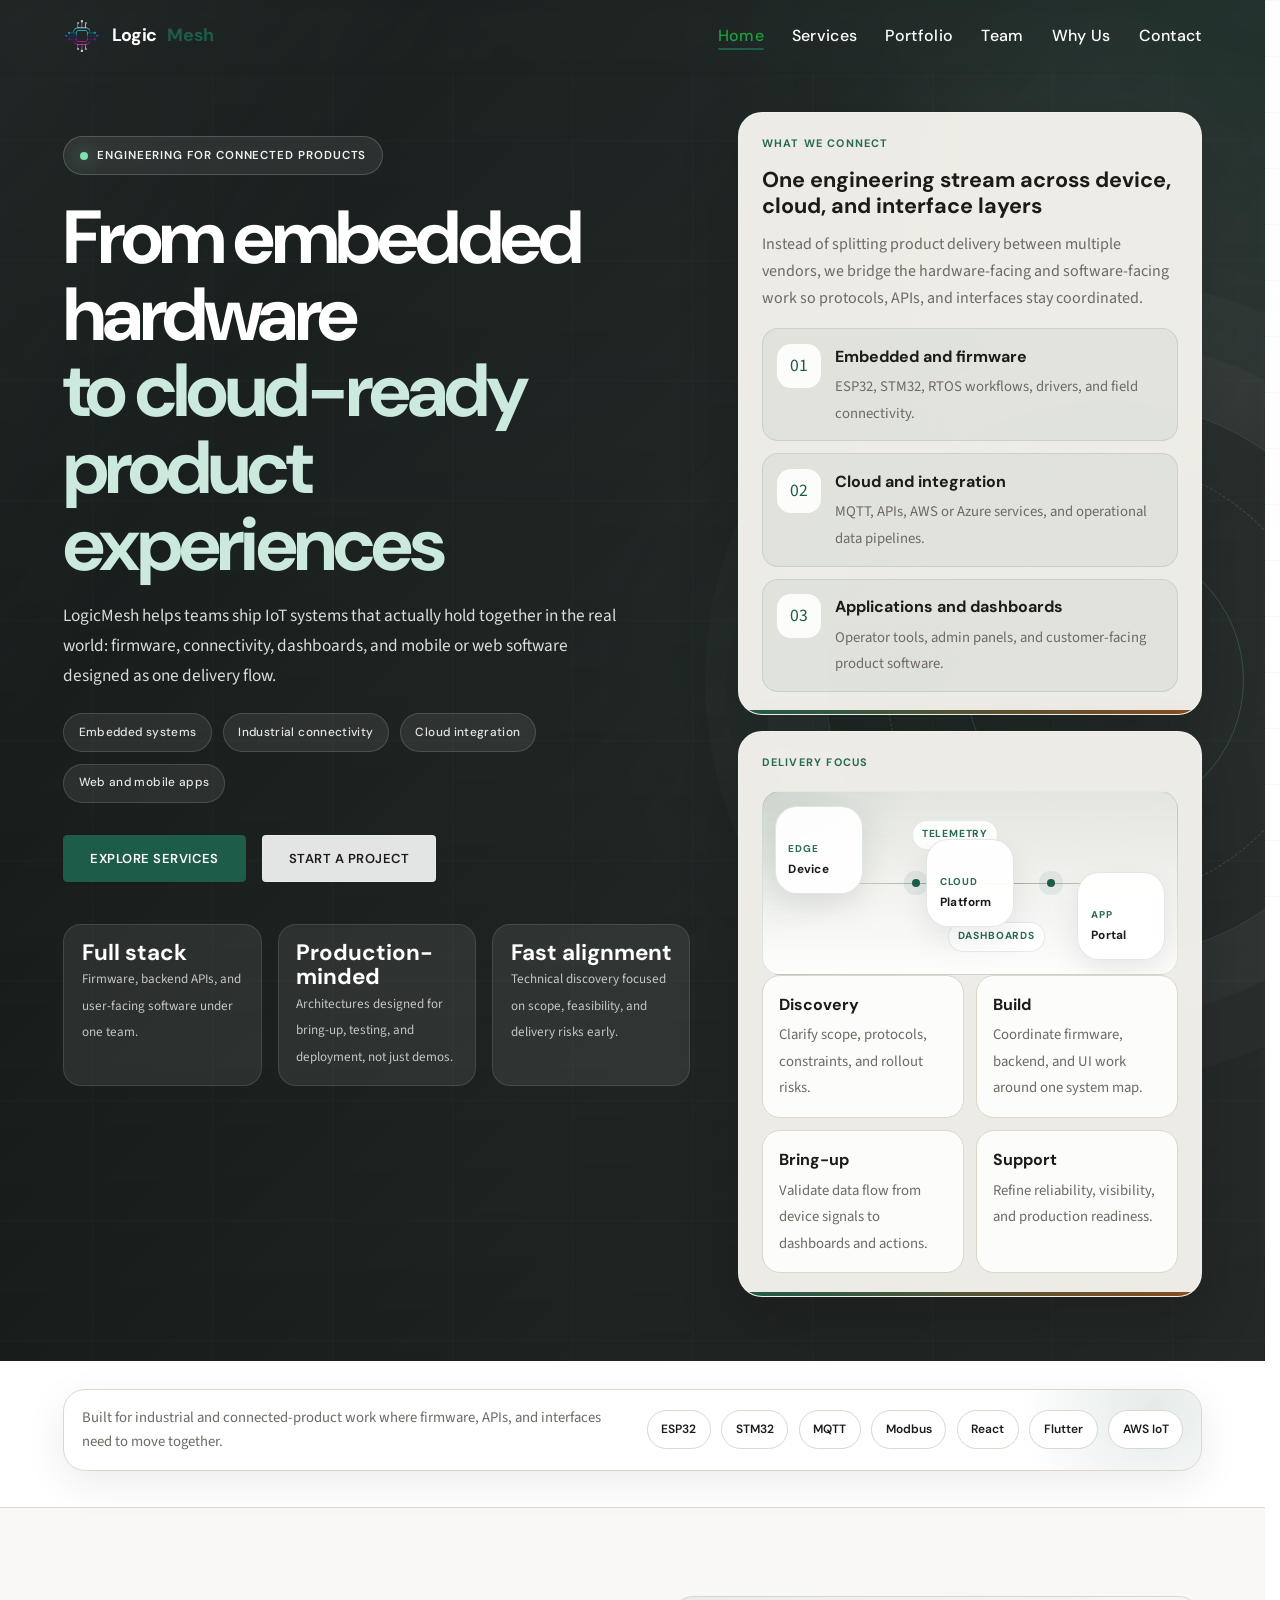
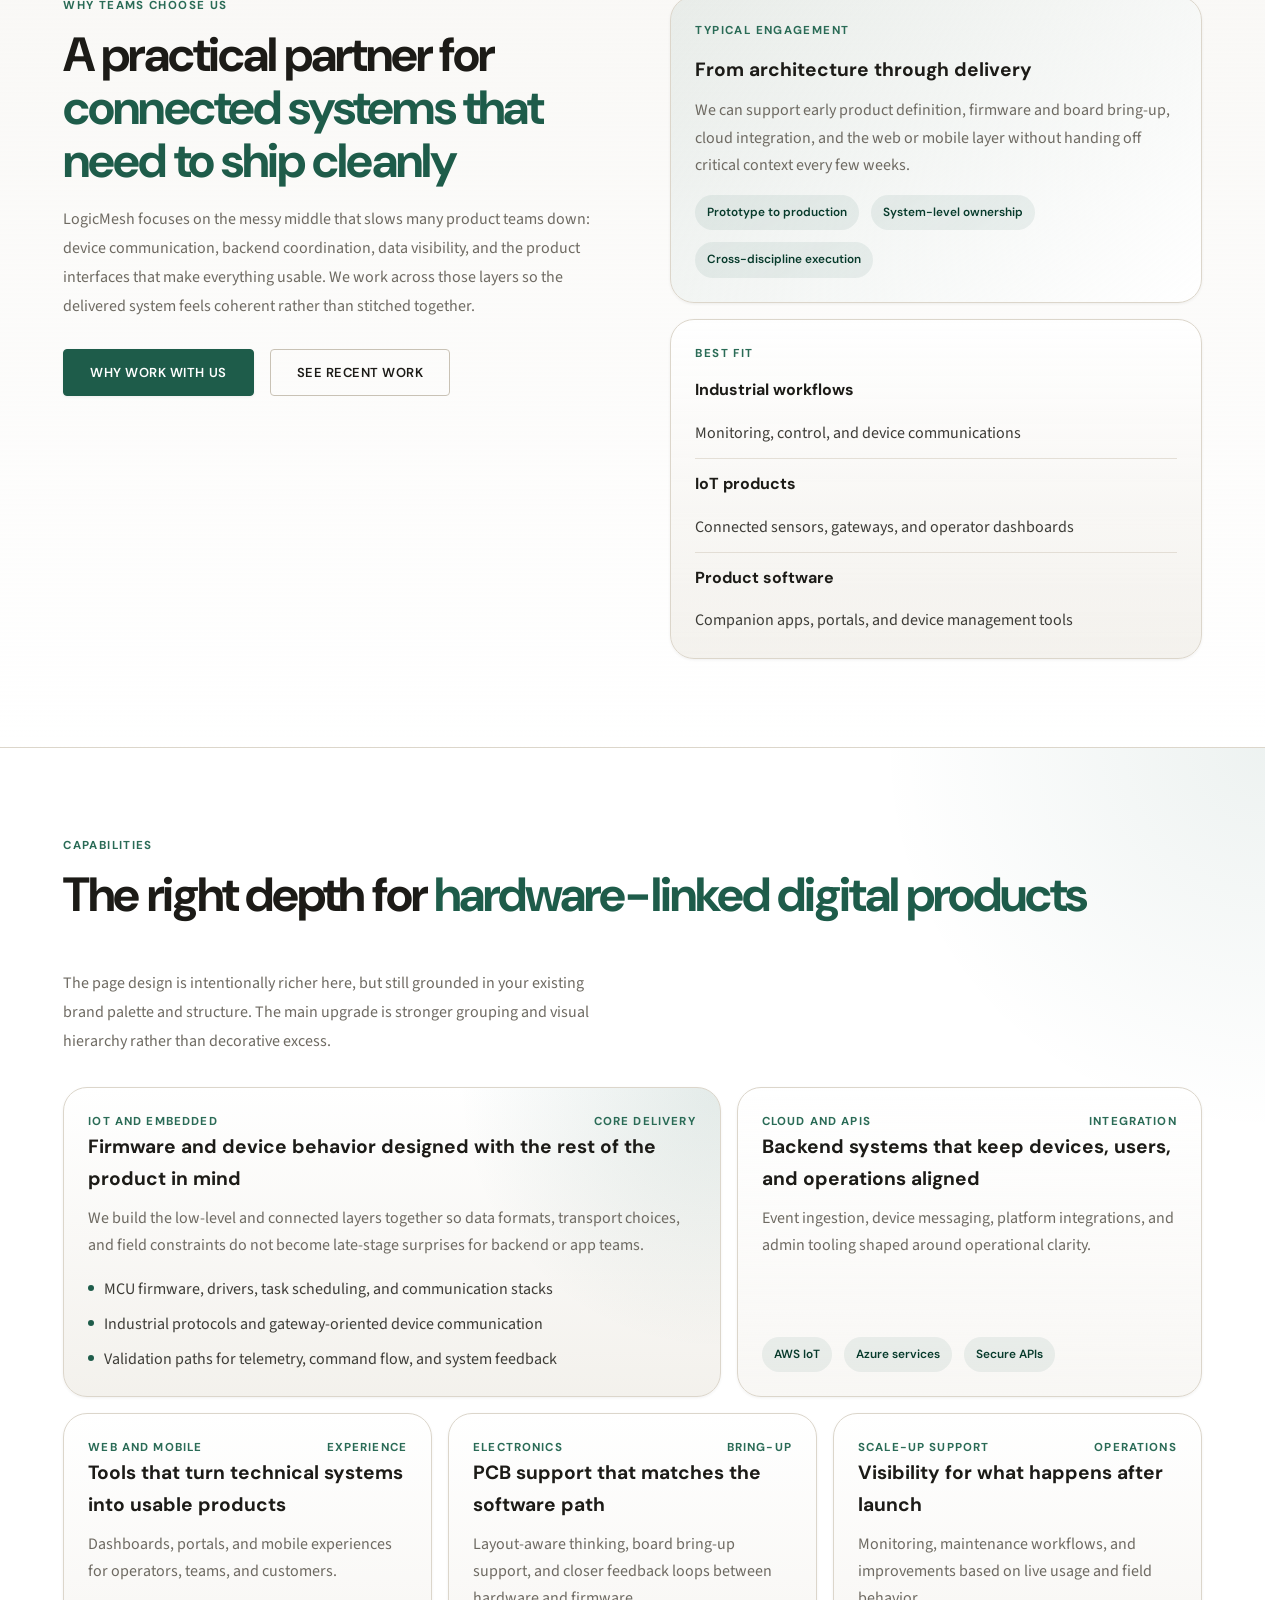
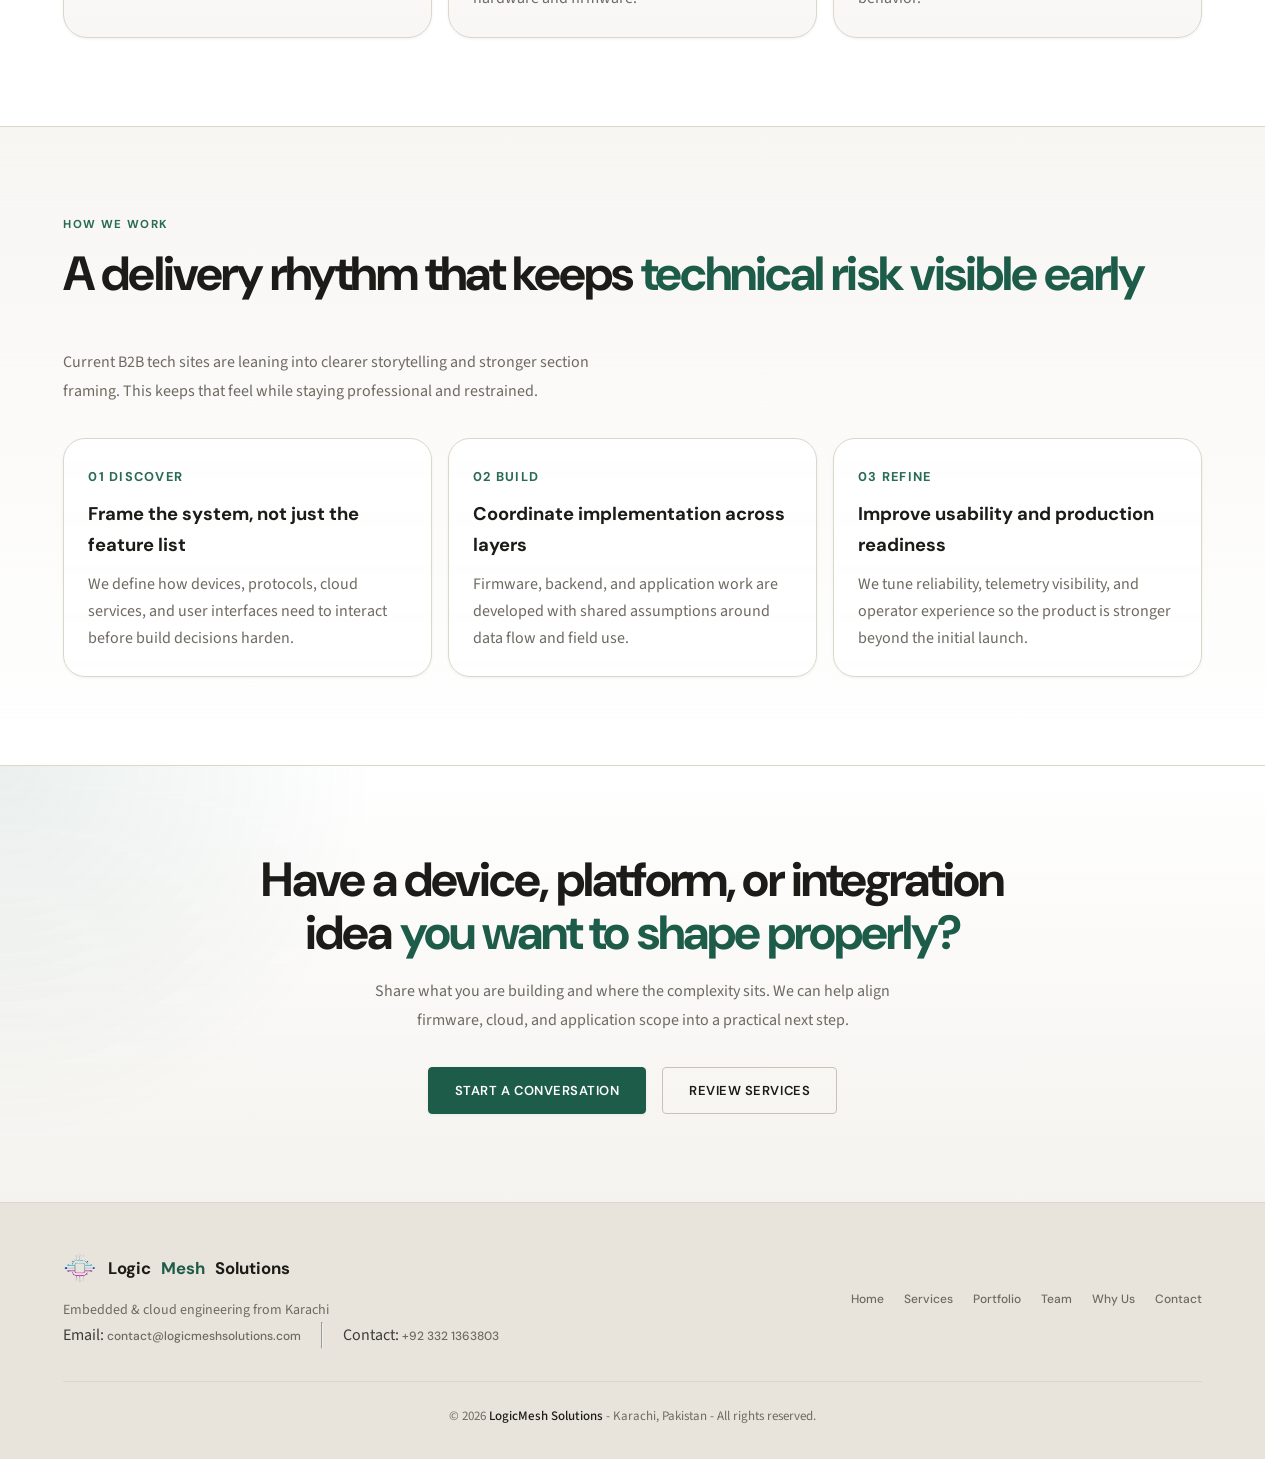
==== index.html @ af054537 "phone number updated" ====
<!DOCTYPE html>
<html lang="en">

<head>
  <meta charset="UTF-8" />
  <meta name="viewport" content="width=device-width, initial-scale=1.0" />
  <title>LogicMesh Solutions Home: IoT, AI, Embedded, ML, Web, App, Hardware and Firmware</title>
  <link rel="icon" type="image/png" sizes="32x32" href="images/LogicMesh_Logo_icon.png">
  <link rel="icon" type="image/png" sizes="192x192" href="images/LogicMesh_Logo_icon.png">
  <link rel="apple-touch-icon" sizes="180x180" href="images/LogicMesh_Logo_icon.png">
  <meta property="og:image" content="images/LogicMesh_Logo_icon.png">
  <meta name="twitter:image" content="images/LogicMesh_Logo_icon.png">
  <style>
    html { scrollbar-gutter: stable; }
    body { margin: 0; background: #fff; }
    body.splash-active { overflow: hidden; }
    body.splash-active > :not(.splash-loader) { visibility: hidden; }
    body.splash-active.splash-revealing > :not(.splash-loader) { visibility: visible; animation: page-reveal 0.42s ease-out both; }
    .splash-loader { position: fixed; inset: 0; z-index: 9999; display: grid; place-items: center; padding: 24px; background: #fff; visibility: visible; opacity: 1; transition: opacity 0.42s ease-in-out, transform 0.42s ease-in-out, visibility 0.42s ease-in-out; }
    .splash-loader.hide, .splash-loader.is-hiding { opacity: 0; transform: scale(0.98); visibility: hidden; pointer-events: none; }
    .splash-loader__inner { display: grid; justify-items: center; gap: 18px; text-align: center; }
    .splash-loader__mark { position: relative; width: clamp(110px, 18vw, 150px); height: clamp(110px, 18vw, 150px); display: grid; place-items: center; }
    .splash-loader__mark::before { content: ""; position: absolute; inset: 0; border-radius: 50%; border: 3px solid rgba(30, 92, 74, 0.18); border-top-color: #1e5c4a; border-right-color: rgba(139, 77, 31, 0.72); animation: splash-critical-spin 1.65s ease-in-out infinite; }
    .splash-loader__logo { width: clamp(76px, 14vw, 116px); height: clamp(76px, 14vw, 116px); object-fit: contain; }
    @keyframes splash-critical-spin { to { transform: rotate(360deg); } }
    @keyframes page-reveal { from { opacity: 0.94; } to { opacity: 1; } }
    @media (prefers-reduced-motion: reduce) { .splash-loader, .splash-loader.is-hiding { transition: opacity 0.2s ease; transform: none; } .splash-loader__mark::before { animation: none; } }
  </style>
  <link rel="stylesheet" href="css/style.css" />
  <style>
    #hero {
      position: relative;
      min-height: 100vh;
      display: flex;
      align-items: center;
      padding: 112px 5% 64px;
      overflow: hidden;
      isolation: isolate;
      background:
        radial-gradient(circle at top right, rgba(30, 92, 74, 0.22), transparent 32%),
        linear-gradient(135deg, rgba(8, 18, 16, 0.92), rgba(20, 34, 30, 0.74));
    }

    #hero::before {
      content: "";
      position: absolute;
      inset: 0;
      background:
        linear-gradient(120deg, rgba(255, 255, 255, 0.08), transparent 22%),
        radial-gradient(circle at 85% 20%, rgba(255, 255, 255, 0.12), transparent 18%);
      z-index: 1;
      pointer-events: none;
    }

    .hero-glow {
      position: absolute;
      inset: 0;
      background:
        linear-gradient(180deg, rgba(0, 0, 0, 0.28), rgba(0, 0, 0, 0.56)),
        radial-gradient(circle at 72% 50%, rgba(30, 92, 74, 0.24), transparent 28%);
      z-index: 1;
      pointer-events: none;
    }

    .hero-gridlines,
    .hero-orbit,
    .hero-orbit::before,
    .hero-orbit::after {
      position: absolute;
      pointer-events: none;
      z-index: 1;
    }

    .hero-gridlines {
      inset: 0;
      background-image:
        linear-gradient(rgba(255, 255, 255, 0.05) 1px, transparent 1px),
        linear-gradient(90deg, rgba(255, 255, 255, 0.05) 1px, transparent 1px);
      background-size: 120px 120px;
      background-position: center;
      opacity: 0.35;
    }

    .hero-orbit {
      width: 560px;
      height: 560px;
      right: -120px;
      top: 50%;
      transform: translateY(-50%);
      border-radius: 50%;
      border: 1px solid rgba(255, 255, 255, 0.12);
      box-shadow: 0 0 0 60px rgba(255, 255, 255, 0.03), 0 0 0 120px rgba(255, 255, 255, 0.02);
      opacity: 0.9;
    }

    .hero-orbit::before,
    .hero-orbit::after {
      content: "";
      border-radius: 50%;
      inset: 60px;
      border: 1px dashed rgba(255, 255, 255, 0.18);
      animation: spin 30s linear infinite;
    }

    .hero-orbit::after {
      inset: 140px;
      border-style: solid;
      border-color: rgba(127, 224, 176, 0.22);
      animation-direction: reverse;
      animation-duration: 20s;
    }

    .hero-shell {
      position: relative;
      z-index: 2;
      width: min(1180px, 100%);
      margin: 0 auto;
      display: grid;
      grid-template-columns: minmax(0, 1.15fr) minmax(300px, 0.85fr);
      gap: 3rem;
      align-items: start;
    }

    .hero-content {
      max-width: 640px;
      text-align: left;
      padding-top: 1.5rem;
    }

    .hero-badge {
      display: inline-flex;
      align-items: center;
      gap: 0.55rem;
      font-family: 'DM Sans', sans-serif;
      font-size: 0.72rem;
      font-weight: 600;
      letter-spacing: 0.08em;
      color: #ebf5f1;
      border: 1px solid rgba(255, 255, 255, 0.18);
      padding: 9px 16px;
      margin-bottom: 1.5rem;
      text-transform: uppercase;
      background: rgba(255, 255, 255, 0.08);
      border-radius: 999px;
      backdrop-filter: blur(10px);
      animation: fadeInDown 0.75s ease forwards;
    }

    .hero-badge::before {
      content: "";
      width: 8px;
      height: 8px;
      border-radius: 50%;
      background: #7fe0b0;
      box-shadow: 0 0 18px rgba(127, 224, 176, 0.7);
    }

    .hero-title {
      font-family: 'DM Sans', sans-serif;
      font-weight: 700;
      font-size: clamp(2.6rem, 6vw, 4.7rem);
      line-height: 1.02;
      margin-bottom: 1.15rem;
      letter-spacing: -0.05em;
      color: #ffffff;
      animation: fadeInUp 0.85s ease 0.1s both;
    }

    .hero-title span {
      display: block;
    }

    .hero-title .accent {
      color: #cce9de;
    }

    .hero-sub {
      font-size: 1.08rem;
      color: rgba(255, 255, 255, 0.84);
      max-width: 560px;
      margin: 0 0 1.35rem;
      line-height: 1.75;
      animation: fadeInUp 0.85s ease 0.2s both;
    }

    .hero-meta {
      display: flex;
      flex-wrap: wrap;
      gap: 0.7rem;
      margin-bottom: 2rem;
      animation: fadeInUp 0.85s ease 0.28s both;
    }

    .hero-chip {
      padding: 0.55rem 0.9rem;
      border-radius: 999px;
      border: 1px solid rgba(255, 255, 255, 0.14);
      background: rgba(255, 255, 255, 0.08);
      color: rgba(255, 255, 255, 0.88);
      font-family: 'DM Sans', sans-serif;
      font-size: 0.74rem;
      font-weight: 500;
      letter-spacing: 0.03em;
      backdrop-filter: blur(8px);
    }

    .hero-ctas {
      display: flex;
      gap: 1rem;
      justify-content: flex-start;
      flex-wrap: wrap;
      animation: fadeInUp 0.85s ease 0.35s both;
    }

    .hero-stats {
      display: grid;
      grid-template-columns: repeat(3, minmax(0, 1fr));
      gap: 1rem;
      margin-top: 2.6rem;
      animation: fadeInUp 0.85s ease 0.42s both;
    }

    .stat {
      padding: 1rem 1.1rem;
      border-radius: 18px;
      background: rgba(255, 255, 255, 0.08);
      border: 1px solid rgba(255, 255, 255, 0.11);
      backdrop-filter: blur(10px);
    }

    .stat-num {
      font-family: 'DM Sans', sans-serif;
      font-size: 1.4rem;
      font-weight: 700;
      color: #ffffff;
      display: block;
      line-height: 1.1;
    }

    .stat-label {
      font-size: 0.82rem;
      color: rgba(255, 255, 255, 0.72);
      margin-top: 0.45rem;
      line-height: 1.45;
    }

    .hero-panel {
      display: grid;
      gap: 1rem;
      animation: fadeInUp 0.9s ease 0.3s both;
      align-content: start;
    }

    .hero-card {
      position: relative;
      isolation: isolate;
      overflow: hidden;
      padding: 1.4rem;
      border-radius: 24px;
      background: rgba(250, 248, 242, 0.94);
      border: 1px solid rgba(255, 255, 255, 0.28);
      box-shadow: 0 24px 60px rgba(0, 0, 0, 0.18);
      transition: transform 0.35s ease, box-shadow 0.35s ease, border-color 0.35s ease;
    }

    .hero-card::before {
      content: "";
      position: absolute;
      inset: auto auto 0 0;
      width: 100%;
      height: 4px;
      background: linear-gradient(90deg, var(--accent), var(--secondary));
    }

    .hero-card:hover {
      transform: translateY(-6px);
      box-shadow: 0 28px 72px rgba(0, 0, 0, 0.22);
      border-color: rgba(255, 255, 255, 0.42);
    }

    .hero-panel-label {
      font-family: 'DM Sans', sans-serif;
      font-size: 0.68rem;
      font-weight: 700;
      letter-spacing: 0.11em;
      color: var(--accent-muted);
      text-transform: uppercase;
      margin-bottom: 0.9rem;
      display: block;
    }

    .hero-card h3 {
      font-family: 'DM Sans', sans-serif;
      font-size: 1.35rem;
      line-height: 1.2;
      color: var(--heading);
      margin-bottom: 0.7rem;
    }

    .hero-card p {
      color: var(--text-dim);
      line-height: 1.7;
      margin-bottom: 1rem;
    }

    .proof-list {
      display: grid;
      gap: 0.75rem;
    }

    .proof-item {
      display: grid;
      grid-template-columns: 44px minmax(0, 1fr);
      gap: 0.85rem;
      align-items: start;
      padding: 0.9rem;
      border-radius: 16px;
      background: rgba(30, 92, 74, 0.06);
      border: 1px solid rgba(30, 92, 74, 0.12);
      transition: transform 0.25s ease, background 0.25s ease, border-color 0.25s ease;
    }

    .proof-item:hover {
      transform: translateX(4px);
      background: rgba(30, 92, 74, 0.09);
      border-color: rgba(30, 92, 74, 0.24);
    }

    .proof-icon {
      width: 44px;
      height: 44px;
      border-radius: 14px;
      display: grid;
      place-items: center;
      font-size: 1.1rem;
      color: var(--accent);
      background: rgba(255, 255, 255, 0.9);
    }

    .proof-item strong,
    .mini-card strong {
      display: block;
      color: var(--heading);
      font-family: 'DM Sans', sans-serif;
      margin-bottom: 0.2rem;
    }

    .proof-item span,
    .mini-card span {
      color: var(--text-dim);
      font-size: 0.92rem;
      line-height: 1.55;
    }

    .hero-mini-grid {
      display: grid;
      grid-template-columns: repeat(2, minmax(0, 1fr));
      gap: 0.8rem;
    }

    .mini-card {
      padding: 1rem;
      border-radius: 18px;
      background: rgba(255, 255, 255, 0.88);
      border: 1px solid var(--border);
      transition: transform 0.25s ease, box-shadow 0.25s ease, border-color 0.25s ease;
    }

    .mini-card:hover {
      transform: translateY(-4px);
      box-shadow: var(--shadow-md);
      border-color: var(--border-bright);
    }

    .trust-strip {
      position: relative;
      z-index: 1;
      padding: 28px 5% 36px;
      margin-top: 0;
    }

    .trust-inner {
      width: min(1180px, 100%);
      margin: 0 auto;
      padding: 1rem 1.1rem;
      border: 1px solid var(--border);
      border-radius: 22px;
      background: rgba(255, 255, 255, 0.88);
      box-shadow: var(--shadow-md);
      display: flex;
      align-items: center;
      justify-content: space-between;
      gap: 1rem;
      flex-wrap: wrap;
      position: relative;
      isolation: isolate;
      overflow: hidden;
    }

    .trust-inner::before {
      content: "";
      position: absolute;
      inset: auto -10% -60% auto;
      width: 320px;
      height: 220px;
      background: radial-gradient(circle, rgba(30, 92, 74, 0.12), transparent 70%);
      pointer-events: none;
      z-index: 0;
    }

    .hero-shell > * {
      min-width: 0;
    }

    .trust-inner > * {
      position: relative;
      z-index: 1;
    }

    .trust-copy {
      color: var(--text-dim);
      font-size: 0.92rem;
      max-width: 520px;
    }

    .trust-tags {
      display: flex;
      flex-wrap: wrap;
      gap: 0.65rem;
      justify-content: flex-end;
      margin-left: auto;
    }

    .trust-tag {
      padding: 0.55rem 0.85rem;
      border-radius: 999px;
      border: 1px solid var(--border);
      background: var(--surface);
      color: var(--heading);
      font-family: 'DM Sans', sans-serif;
      font-size: 0.75rem;
      font-weight: 600;
    }

    .intro-strip,
    .capability-section,
    .process-strip,
    .cta-band {
      position: relative;
      z-index: 1;
      padding: 88px 5%;
    }

    .intro-strip {
      background:
        linear-gradient(180deg, rgba(232, 228, 219, 0.28) 0%, rgba(255, 255, 255, 0.95) 100%);
      border-top: 1px solid var(--border);
    }

    .intro-grid,
    .capability-inner,
    .process-inner,
    .cta-inner {
      width: min(1180px, 100%);
      margin: 0 auto;
    }

    .intro-grid {
      display: grid;
      grid-template-columns: minmax(0, 1fr) minmax(320px, 0.95fr);
      gap: 3rem;
      align-items: start;
    }

    .intro-label,
    .section-label {
      font-family: 'DM Sans', sans-serif;
      font-size: 0.72rem;
      font-weight: 700;
      letter-spacing: 0.12em;
      color: var(--accent-muted);
      text-transform: uppercase;
      margin-bottom: 0.9rem;
      display: block;
    }

    .intro-heading,
    .section-heading,
    .cta-band h2 {
      font-family: 'DM Sans', sans-serif;
      font-weight: 700;
      font-size: clamp(1.8rem, 4vw, 3rem);
      color: var(--heading);
      line-height: 1.1;
      margin-bottom: 1.1rem;
      letter-spacing: -0.04em;
    }

    .intro-heading span,
    .section-heading span,
    .cta-band h2 span {
      color: var(--accent);
    }

    .intro-body,
    .section-copy,
    .cta-band p {
      font-size: 1rem;
      color: var(--text-dim);
      line-height: 1.8;
    }

    .intro-actions {
      display: flex;
      gap: 1rem;
      flex-wrap: wrap;
      margin-top: 1.75rem;
    }

    .intro-stack {
      display: grid;
      gap: 1rem;
    }

    .spotlight-card {
      padding: 1.5rem;
      border-radius: 24px;
      border: 1px solid var(--border);
      background: linear-gradient(180deg, rgba(255, 255, 255, 0.95), rgba(232, 228, 219, 0.48));
      box-shadow: var(--shadow-sm);
      transition: transform 0.3s ease, box-shadow 0.3s ease, border-color 0.3s ease;
    }

    .spotlight-card:hover {
      transform: translateY(-6px);
      box-shadow: var(--shadow-md);
      border-color: var(--border-bright);
    }

    .spotlight-card.primary {
      background: linear-gradient(135deg, rgba(30, 92, 74, 0.08), rgba(255, 255, 255, 0.94));
    }

    .spotlight-card h3 {
      font-family: 'DM Sans', sans-serif;
      font-size: 1.2rem;
      color: var(--heading);
      margin-bottom: 0.7rem;
    }

    .spotlight-card p {
      color: var(--text-dim);
      line-height: 1.7;
      margin-bottom: 1rem;
    }

    .spotlight-list {
      display: grid;
      gap: 0.75rem;
    }

    .spotlight-list div {
      display: flex;
      justify-content: space-between;
      gap: 1rem;
      align-items: flex-start;
      flex-wrap: wrap;
      padding-bottom: 0.75rem;
      border-bottom: 1px solid rgba(220, 214, 203, 0.75);
      color: var(--text);
    }

    .spotlight-list div:last-child {
      border-bottom: 0;
      padding-bottom: 0;
    }

    .spotlight-list strong {
      font-family: 'DM Sans', sans-serif;
      color: var(--heading);
    }

    .capability-section {
      background:
        radial-gradient(circle at top right, rgba(30, 92, 74, 0.08), transparent 24%),
        var(--surface);
      border-top: 1px solid var(--border);
    }

    .section-head {
      display: flex;
      align-items: flex-start;
      justify-content: space-between;
      gap: 1.5rem;
      margin-bottom: 2rem;
      flex-wrap: wrap;
    }

    .section-copy {
      max-width: 560px;
      padding-top: 0.35rem;
    }

    .bento-grid {
      display: grid;
      grid-template-columns: repeat(12, minmax(0, 1fr));
      gap: 1rem;
    }

    .bento-card {
      padding: 1.5rem;
      border-radius: 24px;
      border: 1px solid var(--border);
      background: linear-gradient(180deg, rgba(255, 255, 255, 0.98), rgba(232, 228, 219, 0.3));
      box-shadow: var(--shadow-sm);
      min-height: 220px;
      display: flex;
      flex-direction: column;
      justify-content: space-between;
      gap: 1rem;
      transition: transform 0.35s ease, box-shadow 0.35s ease, border-color 0.35s ease;
    }

    .bento-card:hover {
      transform: translateY(-8px);
      box-shadow: 0 20px 46px rgba(0, 0, 0, 0.1);
      border-color: var(--border-bright);
    }

    .bento-card.featured {
      grid-column: span 7;
      background:
        radial-gradient(circle at top right, rgba(30, 92, 74, 0.12), transparent 36%),
        linear-gradient(180deg, rgba(255, 255, 255, 0.98), rgba(232, 228, 219, 0.52));
    }

    .bento-card.tall {
      grid-column: span 5;
    }

    .bento-card.wide {
      grid-column: span 4;
    }

    .bento-card h3 {
      font-family: 'DM Sans', sans-serif;
      font-size: 1.2rem;
      color: var(--heading);
      margin-bottom: 0.65rem;
    }

    .bento-card p {
      color: var(--text-dim);
      line-height: 1.7;
    }

    .bento-card ul {
      list-style: none;
      display: grid;
      gap: 0.55rem;
    }

    .bento-card li {
      padding-left: 1rem;
      position: relative;
      color: var(--text);
    }

    .bento-card li::before {
      content: "";
      position: absolute;
      top: 0.58rem;
      left: 0;
      width: 6px;
      height: 6px;
      border-radius: 50%;
      background: var(--accent);
    }

    .bento-topline {
      display: flex;
      justify-content: space-between;
      gap: 1rem;
      align-items: flex-start;
      color: var(--accent-muted);
      font-family: 'DM Sans', sans-serif;
      font-size: 0.72rem;
      font-weight: 700;
      letter-spacing: 0.1em;
      text-transform: uppercase;
    }

    .metric-row {
      display: flex;
      gap: 0.75rem;
      flex-wrap: wrap;
    }

    .metric-pill {
      padding: 0.5rem 0.75rem;
      border-radius: 999px;
      background: rgba(30, 92, 74, 0.08);
      color: var(--accent-hover);
      font-family: 'DM Sans', sans-serif;
      font-size: 0.74rem;
      font-weight: 600;
    }

    .process-strip {
      border-top: 1px solid var(--border);
      background: linear-gradient(180deg, rgba(232, 228, 219, 0.34), rgba(255, 255, 255, 0.98));
    }

    .process-grid {
      display: grid;
      grid-template-columns: repeat(3, minmax(0, 1fr));
      gap: 1rem;
      margin-top: 2rem;
    }

    .process-card {
      padding: 1.5rem;
      border-radius: 22px;
      border: 1px solid var(--border);
      background: rgba(255, 255, 255, 0.92);
      box-shadow: var(--shadow-sm);
      transition: transform 0.3s ease, box-shadow 0.3s ease, border-color 0.3s ease;
    }

    .process-card:hover {
      transform: translateY(-6px);
      box-shadow: var(--shadow-md);
      border-color: var(--border-bright);
    }

    .system-visual {
      position: relative;
      margin-top: 1.15rem;
      min-height: 184px;
      border-radius: 18px;
      padding: 1rem;
      background:
        radial-gradient(circle at top left, rgba(30, 92, 74, 0.12), transparent 32%),
        linear-gradient(180deg, rgba(30, 92, 74, 0.04), rgba(255, 255, 255, 0.9));
      border: 1px solid rgba(30, 92, 74, 0.12);
      overflow: hidden;
    }

    .system-visual > * {
      position: absolute;
      z-index: 1;
    }

    .system-line {
      left: 18%;
      right: 18%;
      top: 50%;
      height: 1px;
      background: linear-gradient(90deg, rgba(30, 92, 74, 0.16), rgba(30, 92, 74, 0.5), rgba(139, 77, 31, 0.26));
    }

    .system-line::before,
    .system-line::after {
      content: "";
      position: absolute;
      top: -4px;
      width: 8px;
      height: 8px;
      border-radius: 50%;
      background: var(--accent);
      box-shadow: 0 0 0 8px rgba(30, 92, 74, 0.08);
      animation: dot-blink 2.6s ease-in-out infinite;
    }

    .system-line::before {
      left: 28%;
    }

    .system-line::after {
      right: 18%;
      animation-delay: 1.1s;
    }

    .system-node {
      width: 88px;
      height: 88px;
      padding: 0.8rem;
      border-radius: 22px;
      display: grid;
      align-content: end;
      background: rgba(255, 255, 255, 0.94);
      border: 1px solid rgba(30, 92, 74, 0.14);
      box-shadow: 0 12px 30px rgba(0, 0, 0, 0.08);
      font-family: 'DM Sans', sans-serif;
      font-size: 0.74rem;
      font-weight: 700;
      color: var(--heading);
      letter-spacing: 0.02em;
    }

    .system-node small {
      display: block;
      font-size: 0.62rem;
      letter-spacing: 0.08em;
      text-transform: uppercase;
      color: var(--accent-muted);
      margin-bottom: 0.18rem;
    }

    .system-node.device {
      top: 14px;
      left: 12px;
    }

    .system-node.cloud {
      top: calc(50% - 44px);
      left: calc(50% - 44px);
    }

    .system-node.app {
      right: 12px;
      bottom: 14px;
    }

    .signal-tag {
      padding: 0.35rem 0.55rem;
      border-radius: 999px;
      background: rgba(255, 255, 255, 0.92);
      border: 1px solid rgba(30, 92, 74, 0.12);
      font-family: 'DM Sans', sans-serif;
      font-size: 0.64rem;
      font-weight: 700;
      letter-spacing: 0.08em;
      text-transform: uppercase;
      color: var(--accent-muted);
    }

    .signal-tag.one {
      top: 28px;
      left: 36%;
    }

    .signal-tag.two {
      bottom: 22px;
      right: 32%;
    }

    .process-number {
      font-family: 'DM Sans', sans-serif;
      font-size: 0.8rem;
      font-weight: 700;
      letter-spacing: 0.1em;
      color: var(--accent-muted);
      text-transform: uppercase;
      margin-bottom: 0.8rem;
      display: inline-block;
    }

    .process-card h3 {
      font-family: 'DM Sans', sans-serif;
      font-size: 1.15rem;
      color: var(--heading);
      margin-bottom: 0.65rem;
    }

    .process-card p {
      color: var(--text-dim);
      line-height: 1.7;
    }

    .cta-band {
      border-top: 1px solid var(--border);
      background:
        radial-gradient(circle at top left, rgba(30, 92, 74, 0.09), transparent 28%),
        linear-gradient(180deg, rgba(255, 255, 255, 1), rgba(232, 228, 219, 0.45));
    }

    .cta-inner {
      text-align: center;
      max-width: 760px;
    }

    .cta-band p {
      max-width: 560px;
      margin: 0 auto 2rem;
    }

    .cta-buttons {
      display: flex;
      gap: 1rem;
      justify-content: center;
      flex-wrap: wrap;
    }

    .btn-secondary.light {
      color: var(--heading);
      background: rgba(255, 255, 255, 0.88);
      border-color: rgba(255, 255, 255, 0.24);
    }

    .btn-secondary.light:hover {
      color: var(--accent);
      border-color: var(--accent);
      background: rgba(255, 255, 255, 0.98);
    }

    @media (max-width: 1024px) {
      .hero-shell,
      .intro-grid {
        grid-template-columns: 1fr;
      }

      .hero-content {
        max-width: 100%;
        padding-top: 0;
      }

      .hero-panel {
        grid-template-columns: 1fr 1fr;
        align-items: start;
      }

      .hero-orbit {
        right: -180px;
        width: 500px;
        height: 500px;
      }

      .bento-card.featured,
      .bento-card.tall,
      .bento-card.wide {
        grid-column: span 6;
      }
    }

    @media (max-width: 768px) {
      #hero {
        min-height: auto;
        padding-top: 108px;
        padding-bottom: 48px;
      }

      .hero-title {
        font-size: clamp(2.3rem, 12vw, 3.35rem);
      }

      .hero-gridlines,
      .hero-orbit {
        display: none;
      }

      .hero-shell,
      .hero-panel,
      .hero-stats,
      .hero-mini-grid,
      .process-grid {
        grid-template-columns: 1fr;
      }

      .trust-inner,
      .section-head {
        align-items: flex-start;
      }

      .trust-tags {
        justify-content: flex-start;
        margin-left: 0;
      }

      .bento-grid {
        grid-template-columns: 1fr;
      }

      .bento-card.featured,
      .bento-card.tall,
      .bento-card.wide {
        grid-column: auto;
      }

      .intro-strip,
      .capability-section,
      .process-strip,
      .cta-band {
        padding: 72px 5%;
      }

      .trust-strip {
        padding-top: 20px;
      }

      .trust-inner {
        border-radius: 18px;
      }

      .proof-item {
        grid-template-columns: 40px minmax(0, 1fr);
        gap: 0.75rem;
      }

      .proof-icon {
        width: 40px;
        height: 40px;
      }

      .system-visual {
        min-height: 160px;
      }

      .system-node {
        width: 76px;
        height: 76px;
        border-radius: 18px;
      }
    }

    @media (max-width: 560px) {
      .hero-badge,
      .hero-chip,
      .trust-tag,
      .metric-pill {
        max-width: 100%;
      }

      .hero-card,
      .spotlight-card,
      .bento-card,
      .process-card {
        padding: 1.25rem;
        border-radius: 20px;
      }

      .hero-ctas,
      .intro-actions,
      .cta-buttons {
        gap: 0.75rem;
      }

      .btn-primary,
      .btn-secondary {
        width: 100%;
        text-align: center;
      }

      .system-line {
        left: 15%;
        right: 15%;
      }

      .signal-tag {
        display: none;
      }
    }
  </style>
</head>

<body class="splash-active" aria-busy="true">
  <div class="splash-loader" id="splashLoader" role="status" aria-live="polite" aria-label="Loading LogicMesh Solutions">
    <div class="splash-loader__inner">
      <div class="splash-loader__mark" aria-hidden="true">
        <img class="splash-loader__logo" src="images/LogicMesh_Logo_icon.png" alt="" width="116" height="116">
      </div>
      <div class="splash-loader__text">LogicMesh Solutions</div>
      <div class="splash-loader__progress" aria-hidden="true"><span></span></div>
    </div>
  </div>
  <div class="grid-bg"></div>

  <nav style="background-color: transparent;">
    <a class="nav-logo" href="index" aria-label="LogicMesh Solutions home" style="display: inline-flex; align-items: center; gap: 0.65rem;">
      <img src="images/LogicMesh_Logo_icon.png" alt="LogicMesh Solutions logo" width="38" height="38" style="display: block;">Logic<span>Mesh</span>
    </a>
    <ul class="nav-links" id="navLinks">
      <li><a href="index" class="active">Home</a></li>
      <li><a href="services">Services</a></li>
      <li><a href="portfolio">Portfolio</a></li>
      <li><a href="coming-soon">Team</a></li>
      <li><a href="why">Why Us</a></li>
      <li><a href="contact">Contact</a></li>
    </ul>
    <div class="hamburger" id="hamburger" onclick="toggleNav()">
      <span></span><span></span><span></span>
    </div>
  </nav>

  <section id="hero">
    <video autoplay muted loop playsinline id="myVideo" class="background-video">
      <source src="videos/microcontroller_background_video.mp4" type="video/mp4">
    </video>
    <div class="hero-glow"></div>
    <div class="hero-gridlines"></div>
    <div class="hero-orbit"></div>

    <div class="hero-shell">
      <div class="hero-content">
        <div class="hero-badge">Engineering for connected products</div>
        <h1 class="hero-title">
          <span>From embedded hardware</span>
          <span class="accent">to cloud-ready product experiences</span>
        </h1>
        <p class="hero-sub">
          LogicMesh helps teams ship IoT systems that actually hold together in the real world:
          firmware, connectivity, dashboards, and mobile or web software designed as one delivery flow.
        </p>

        <div class="hero-meta">
          <span class="hero-chip">Embedded systems</span>
          <span class="hero-chip">Industrial connectivity</span>
          <span class="hero-chip">Cloud integration</span>
          <span class="hero-chip">Web and mobile apps</span>
        </div>

        <div class="hero-ctas">
          <a href="services" class="btn-primary">Explore services</a>
          <a href="contact" class="btn-secondary light">Start a project</a>
        </div>

        <div class="hero-stats">
          <div class="stat">
            <span class="stat-num">Full stack</span>
            <span class="stat-label">Firmware, backend APIs, and user-facing software under one team.</span>
          </div>
          <div class="stat">
            <span class="stat-num">Production-minded</span>
            <span class="stat-label">Architectures designed for bring-up, testing, and deployment, not just demos.</span>
          </div>
          <div class="stat">
            <span class="stat-num">Fast alignment</span>
            <span class="stat-label">Technical discovery focused on scope, feasibility, and delivery risks early.</span>
          </div>
        </div>
      </div>

      <div class="hero-panel">
        <div class="hero-card reveal">
          <span class="hero-panel-label">What we connect</span>
          <h3>One engineering stream across device, cloud, and interface layers</h3>
          <p>
            Instead of splitting product delivery between multiple vendors, we bridge the hardware-facing and
            software-facing work so protocols, APIs, and interfaces stay coordinated.
          </p>

          <div class="proof-list">
            <div class="proof-item">
              <div class="proof-icon">01</div>
              <div>
                <strong>Embedded and firmware</strong>
                <span>ESP32, STM32, RTOS workflows, drivers, and field connectivity.</span>
              </div>
            </div>
            <div class="proof-item">
              <div class="proof-icon">02</div>
              <div>
                <strong>Cloud and integration</strong>
                <span>MQTT, APIs, AWS or Azure services, and operational data pipelines.</span>
              </div>
            </div>
            <div class="proof-item">
              <div class="proof-icon">03</div>
              <div>
                <strong>Applications and dashboards</strong>
                <span>Operator tools, admin panels, and customer-facing product software.</span>
              </div>
            </div>
          </div>
        </div>

        <div class="hero-card reveal">
          <span class="hero-panel-label">Delivery focus</span>
          <div class="system-visual" aria-hidden="true">
            <div class="system-line"></div>
            <div class="signal-tag one">telemetry</div>
            <div class="signal-tag two">dashboards</div>
            <div class="system-node device">
              <small>Edge</small>
              Device
            </div>
            <div class="system-node cloud">
              <small>Cloud</small>
              Platform
            </div>
            <div class="system-node app">
              <small>App</small>
              Portal
            </div>
          </div>
          <div class="hero-mini-grid">
            <div class="mini-card">
              <strong>Discovery</strong>
              <span>Clarify scope, protocols, constraints, and rollout risks.</span>
            </div>
            <div class="mini-card">
              <strong>Build</strong>
              <span>Coordinate firmware, backend, and UI work around one system map.</span>
            </div>
            <div class="mini-card">
              <strong>Bring-up</strong>
              <span>Validate data flow from device signals to dashboards and actions.</span>
            </div>
            <div class="mini-card">
              <strong>Support</strong>
              <span>Refine reliability, visibility, and production readiness.</span>
            </div>
          </div>
        </div>
      </div>
    </div>
  </section>

  <section class="trust-strip">
    <div class="trust-inner reveal">
      <div class="trust-copy">Built for industrial and connected-product work where firmware, APIs, and interfaces need to move together.</div>
      <div class="trust-tags">
        <span class="trust-tag">ESP32</span>
        <span class="trust-tag">STM32</span>
        <span class="trust-tag">MQTT</span>
        <span class="trust-tag">Modbus</span>
        <span class="trust-tag">React</span>
        <span class="trust-tag">Flutter</span>
        <span class="trust-tag">AWS IoT</span>
      </div>
    </div>
  </section>

  <section class="intro-strip">
    <div class="intro-grid">
      <div class="reveal">
        <span class="intro-label">Why teams choose us</span>
        <h2 class="intro-heading">A practical partner for <span>connected systems that need to ship cleanly</span></h2>
        <p class="intro-body">
          LogicMesh focuses on the messy middle that slows many product teams down: device communication,
          backend coordination, data visibility, and the product interfaces that make everything usable.
          We work across those layers so the delivered system feels coherent rather than stitched together.
        </p>
        <div class="intro-actions">
          <a href="why" class="btn-primary">Why work with us</a>
          <a href="portfolio" class="btn-secondary" style="color: var(--heading);">See recent work</a>
        </div>
      </div>

      <div class="intro-stack reveal">
        <div class="spotlight-card primary">
          <span class="intro-label">Typical engagement</span>
          <h3>From architecture through delivery</h3>
          <p>
            We can support early product definition, firmware and board bring-up, cloud integration,
            and the web or mobile layer without handing off critical context every few weeks.
          </p>
          <div class="metric-row">
            <span class="metric-pill">Prototype to production</span>
            <span class="metric-pill">System-level ownership</span>
            <span class="metric-pill">Cross-discipline execution</span>
          </div>
        </div>

        <div class="spotlight-card">
          <span class="intro-label">Best fit</span>
          <div class="spotlight-list">
            <div><strong>Industrial workflows</strong><span>Monitoring, control, and device communications</span></div>
            <div><strong>IoT products</strong><span>Connected sensors, gateways, and operator dashboards</span></div>
            <div><strong>Product software</strong><span>Companion apps, portals, and device management tools</span></div>
          </div>
        </div>
      </div>
    </div>
  </section>

  <section class="capability-section">
    <div class="capability-inner">
      <div class="section-head reveal">
        <div>
          <span class="section-label">Capabilities</span>
          <h2 class="section-heading">The right depth for <span>hardware-linked digital products</span></h2>
        </div>
        <p class="section-copy">
          The page design is intentionally richer here, but still grounded in your existing brand palette and structure.
          The main upgrade is stronger grouping and visual hierarchy rather than decorative excess.
        </p>
      </div>

      <div class="bento-grid">
        <article class="bento-card featured reveal">
          <div>
            <div class="bento-topline">
              <span>IoT and embedded</span>
              <span>Core delivery</span>
            </div>
            <h3>Firmware and device behavior designed with the rest of the product in mind</h3>
            <p>
              We build the low-level and connected layers together so data formats, transport choices,
              and field constraints do not become late-stage surprises for backend or app teams.
            </p>
          </div>
          <ul>
            <li>MCU firmware, drivers, task scheduling, and communication stacks</li>
            <li>Industrial protocols and gateway-oriented device communication</li>
            <li>Validation paths for telemetry, command flow, and system feedback</li>
          </ul>
        </article>

        <article class="bento-card tall reveal">
          <div>
            <div class="bento-topline">
              <span>Cloud and APIs</span>
              <span>Integration</span>
            </div>
            <h3>Backend systems that keep devices, users, and operations aligned</h3>
            <p>
              Event ingestion, device messaging, platform integrations, and admin tooling shaped around operational clarity.
            </p>
          </div>
          <div class="metric-row">
            <span class="metric-pill">AWS IoT</span>
            <span class="metric-pill">Azure services</span>
            <span class="metric-pill">Secure APIs</span>
          </div>
        </article>

        <article class="bento-card wide reveal">
          <div>
            <div class="bento-topline">
              <span>Web and mobile</span>
              <span>Experience</span>
            </div>
            <h3>Tools that turn technical systems into usable products</h3>
            <p>Dashboards, portals, and mobile experiences for operators, teams, and customers.</p>
          </div>
        </article>

        <article class="bento-card wide reveal">
          <div>
            <div class="bento-topline">
              <span>Electronics</span>
              <span>Bring-up</span>
            </div>
            <h3>PCB support that matches the software path</h3>
            <p>Layout-aware thinking, board bring-up support, and closer feedback loops between hardware and firmware.</p>
          </div>
        </article>

        <article class="bento-card wide reveal">
          <div>
            <div class="bento-topline">
              <span>Scale-up support</span>
              <span>Operations</span>
            </div>
            <h3>Visibility for what happens after launch</h3>
            <p>Monitoring, maintenance workflows, and improvements based on live usage and field behavior.</p>
          </div>
        </article>
      </div>
    </div>
  </section>

  <section class="process-strip">
    <div class="process-inner">
      <div class="section-head reveal">
        <div>
          <span class="section-label">How we work</span>
          <h2 class="section-heading">A delivery rhythm that keeps <span>technical risk visible early</span></h2>
        </div>
        <p class="section-copy">
          Current B2B tech sites are leaning into clearer storytelling and stronger section framing. This keeps that
          feel while staying professional and restrained.
        </p>
      </div>

      <div class="process-grid">
        <article class="process-card reveal">
          <span class="process-number">01 Discover</span>
          <h3>Frame the system, not just the feature list</h3>
          <p>We define how devices, protocols, cloud services, and user interfaces need to interact before build decisions harden.</p>
        </article>
        <article class="process-card reveal">
          <span class="process-number">02 Build</span>
          <h3>Coordinate implementation across layers</h3>
          <p>Firmware, backend, and application work are developed with shared assumptions around data flow and field use.</p>
        </article>
        <article class="process-card reveal">
          <span class="process-number">03 Refine</span>
          <h3>Improve usability and production readiness</h3>
          <p>We tune reliability, telemetry visibility, and operator experience so the product is stronger beyond the initial launch.</p>
        </article>
      </div>
    </div>
  </section>

  <section class="cta-band">
    <div class="cta-inner">
      <h2 class="reveal">Have a device, platform, or integration idea <span>you want to shape properly?</span></h2>
      <p class="reveal">
        Share what you are building and where the complexity sits. We can help align firmware, cloud,
        and application scope into a practical next step.
      </p>
      <div class="cta-buttons reveal">
        <a href="contact" class="btn-primary">Start a conversation</a>
        <a href="services" class="btn-secondary" style="color: var(--heading);">Review services</a>
      </div>
    </div>
  </section>

  <footer>
    <div class="footer-inner">
      <div>
        <div class="footer-logo" style="display: inline-flex; align-items: center; gap: 0.65rem;">
          <img src="images/LogicMesh_Logo_icon.png" alt="LogicMesh Solutions logo" width="34" height="34" style="display: block;">Logic<span>Mesh</span>
          Solutions
        </div>
        <div class="footer-tagline">Embedded &amp; cloud engineering from Karachi</div>

        <div class="footer-links">
          <div>Email: <a href="mailto:contact@logicmeshsolutions.com">contact@logicmeshsolutions.com</a></div>
          <hr>
          <div>Contact: <a href="tel:+923321363803">+92 332 1363803</a></div>
        </div>
      </div>

      <div class="footer-links">
        <a href="index">Home</a>
        <a href="services">Services</a>
        <a href="portfolio">Portfolio</a>
        <a href="coming-soon">Team</a>
        <a href="why">Why Us</a>
        <a href="contact">Contact</a>
      </div>
    </div>

    <div class="footer-bottom">
      <p>&copy; 2026 <span>LogicMesh Solutions</span> - Karachi, Pakistan - All rights reserved.</p>
    </div>
  </footer>

  <script src="js/main.js"></script>
</body>

</html>
---- css/style.css ----
@import url('https://fonts.googleapis.com/css2?family=DM+Sans:ital,opsz,wght@0,9..40,400;0,9..40,500;0,9..40,600;0,9..40,700&family=Source+Sans+3:ital,wght@0,300;0,400;0,500;0,600;1,400&display=swap');

:root {
  --bg: #ffffff;
  --bg2: #e8e4db;
  --bg3: #656565;
  --surface: #ffffff;
  --heading: #1c1b17;
  --text: #3d3c37;
  --text-dim: #6e6a62;
  --accent: #1e5c4a;
  --accent-hover: #083b2c;
  --accent-soft: rgba(30, 92, 74, 0.09);
  --accent-muted: #2a6b56;
  --secondary: #8b4d1f;
  --secondary-soft: rgba(139, 77, 31, 0.1);
  --success: #2d6a4f;
  --border: #dcd6cb;
  --border-bright: #c9c2b5;
  --card: #ffffff;
  --shadow-sm: 0 1px 3px rgba(0, 0, 0, 0.06);
  --shadow-md: 0 12px 40px rgba(0, 0, 0, 0.08);
  --nav-hover: #1e9f3d;
  --splash-bg: rgba(255, 255, 255, 0.86);
  --splash-logo-size: clamp(76px, 14vw, 116px);
  --splash-accent: var(--accent);
  --splash-accent-soft: rgba(30, 92, 74, 0.18);
  --splash-text: var(--heading);
  /* Legacy names (used in inline page styles) */
  --cyan: var(--accent);
  --cyan-dim: var(--accent-muted);
  --cyan-glow: var(--accent-soft);
  --green: var(--secondary);
  --green-dim: #6b3d18;
  --purple: #5a4d6e;
  --purple-glow: rgba(90, 77, 110, 0.1);
}

*,
*::before,
*::after {
  box-sizing: border-box;
  margin: 0;
  padding: 0;
}
html {
  scroll-behavior: smooth;
  scrollbar-gutter: stable;
}

body {
  background: var(--bg);
  color: var(--text);
  font-family: 'Source Sans 3', system-ui, sans-serif;
  font-weight: 400;
  overflow-x: hidden;
  line-height: 1.65;
}
body.splash-active {
  overflow: hidden;
}
body.splash-active > :not(.splash-loader) {
  visibility: hidden;
}
body.splash-active.splash-revealing > :not(.splash-loader) {
  visibility: visible;
  animation: page-reveal 0.42s ease-out both;
}

.splash-loader {
  position: fixed;
  inset: 0;
  z-index: 9999;
  display: grid;
  place-items: center;
  padding: 24px;
  background:
    radial-gradient(circle at 50% 42%, rgba(30, 92, 74, 0.14), transparent 34%),
    var(--splash-bg);
  backdrop-filter: blur(9px);
  opacity: 1;
  transition: opacity 0.42s ease-in-out, transform 0.42s ease-in-out, visibility 0.42s ease-in-out;
}
.splash-loader.hide,
.splash-loader.is-hiding {
  opacity: 0;
  transform: scale(0.98);
  visibility: hidden;
  pointer-events: none;
}
.splash-loader__inner {
  display: grid;
  justify-items: center;
  gap: 18px;
  color: var(--splash-text);
  text-align: center;
}
.splash-loader__mark {
  position: relative;
  width: calc(var(--splash-logo-size) + 34px);
  height: calc(var(--splash-logo-size) + 34px);
  display: grid;
  place-items: center;
}
.splash-loader__mark::before {
  content: "";
  position: absolute;
  inset: 0;
  border-radius: 50%;
  border: 3px solid var(--splash-accent-soft);
  border-top-color: var(--splash-accent);
  border-right-color: rgba(139, 77, 31, 0.72);
  animation: splash-spin 1.65s ease-in-out infinite;
}
.splash-loader__logo {
  width: var(--splash-logo-size);
  height: var(--splash-logo-size);
  object-fit: contain;
  filter: drop-shadow(0 12px 24px rgba(28, 27, 23, 0.14));
}
.splash-loader__text {
  font-family: 'DM Sans', sans-serif;
  font-size: 0.78rem;
  font-weight: 700;
  letter-spacing: 0.12em;
  text-transform: uppercase;
}
.splash-loader__progress {
  width: min(180px, 52vw);
  height: 3px;
  overflow: hidden;
  border-radius: 999px;
  background: rgba(30, 92, 74, 0.12);
}
.splash-loader__progress span {
  display: block;
  width: 42%;
  height: 100%;
  border-radius: inherit;
  background: linear-gradient(90deg, var(--splash-accent), var(--secondary));
  animation: splash-progress 1.9s ease-in-out infinite;
}

.grid-bg {
  position: fixed;
  inset: 0;
  background-image: linear-gradient(rgba(0, 0, 0, 0.028) 1px, transparent 1px),
    linear-gradient(90deg, rgba(0, 0, 0, 0.028) 1px, transparent 1px);
  background-size: 56px 56px;
  pointer-events: none;
  z-index: 0;
}

/* ── NAV ── */
nav {
  position: absolute;
  top: 0;
  left: 0;
  right: 0;
  z-index: 1000;
  display: flex;
  align-items: center;
  justify-content: space-between;
  padding: 0 5%;
  height: 72px;
  /* Ensure consistent contrast even on pages that don't set inline nav background */
  background-color: rgba(28, 27, 23, 0.92);
  /* background: rgba(255, 252, 248, 0.94); */
  backdrop-filter: blur(5px);
  /* border-bottom: 1px solid var(--border); */
  box-shadow: var(--shadow-sm);
}
.nav-logo {
  font-family: 'DM Sans', sans-serif;
  font-weight: 700;
  font-size: 1.12rem;
  color: var(--bg);
  letter-spacing: -0.02em;
  text-decoration: none;
}
.nav-logo span {
  color: var(--accent);
}
.nav-links {
  display: flex;
  gap: 1.75rem;
  list-style: none;
}
.nav-links a {
  font-family: 'DM Sans', sans-serif;
  font-size: 1.0rem;
  font-weight: 500;
  letter-spacing: 0.02em;
  color: var(--bg);
  text-decoration: none;
  transition: color 0.2s;
  position: relative;
  padding-bottom: 4px;
}
.nav-links a::after {
  content: '';
  position: absolute;
  bottom: 0;
  left: 0;
  right: 0;
  height: 2px;
  background: var(--accent);
  transform: scaleX(0);
  transition: transform 0.25s ease;
  border-radius: 1px;
}
.nav-links a:hover,
.nav-links a.active {
  color: var(--nav-hover);
}
.nav-links a:hover::after,
.nav-links a.active::after {
  transform: scaleX(1);
}

.hamburger {
  display: none;
  flex-direction: column;
  gap: 5px;
  cursor: pointer;
  padding: 5px;
}
.hamburger span {
  width: 22px;
  height: 2px;
  background: var(--bg);
  display: block;
  transition: all 0.3s;
}

/* ── PAGE HERO BANNER ── */
.page-banner {
  padding: 140px 5% 72px;
  position: relative;
  display: flex;
  overflow: hidden;
  z-index: 1;
  border-bottom: 1px solid var(--border);
  background: linear-gradient(180deg, var(--surface) 0%, var(--bg) 100%);
}
.page-banner-inner {
  max-width: 900px;
}
.banner-eyebrow {
  font-family: 'DM Sans', sans-serif;
  font-size: 0.7rem;
  font-weight: 600;
  letter-spacing: 0.12em;
  color: var(--accent-muted);
  text-transform: uppercase;
  display: block;
  margin-bottom: 0.75rem;
}
.banner-title {
  font-family: 'DM Sans', sans-serif;
  font-weight: 700;
  font-size: clamp(2rem, 5vw, 3.2rem);
  line-height: 1.15;
  color: var(--heading);
  margin-bottom: 1rem;
  letter-spacing: -0.02em;
}
.banner-title span {
  color: var(--accent);
}
.banner-sub {
  font-size: 1.05rem;
  color: var(--text-dim);
  max-width: 560px;
}
.banner-line {
  width: 56px;
  height: 3px;
  margin-top: 1.75rem;
  background: var(--accent);
  border-radius: 2px;
}

/* ── MAIN CONTENT ── */
main {
  position: relative;
  z-index: 1;
  padding: 72px 5%;
}

/* ── CARDS ── */
.card {
  background: var(--card);
  border: 1px solid var(--border);
  padding: 2.5rem;
  position: relative;
  overflow: hidden;
  transition: box-shadow 0.35s, border-color 0.35s;
  border-radius: 4px;
  box-shadow: var(--shadow-sm);
}
.card:hover {
  border-color: var(--border-bright);
  box-shadow: var(--shadow-md);
}
.card::before {
  content: '';
  position: absolute;
  top: 0;
  left: 0;
  right: 0;
  height: 3px;
  background: var(--accent);
  transform: scaleX(0);
  transform-origin: left;
  transition: transform 0.45s ease;
}
.card:hover::before {
  transform: scaleX(1);
}

.card-grid-3 {
  display: grid;
  grid-template-columns: repeat(auto-fit, minmax(290px, 1fr));
  gap: 1.5rem;
}
.card-grid-2 {
  display: grid;
  grid-template-columns: repeat(auto-fit, minmax(340px, 1fr));
  gap: 1.5rem;
}

/* ── TECH TAGS ── */
.tech-tag {
  font-family: 'DM Sans', sans-serif;
  font-size: 0.65rem;
  font-weight: 500;
  border: 1px solid var(--border);
  color: var(--text-dim);
  padding: 4px 10px;
  background: var(--bg);
  display: inline-block;
  border-radius: 3px;
}
.tech-tags {
  display: flex;
  flex-wrap: wrap;
  gap: 0.45rem;
  margin-top: 1.2rem;
}

/* ── BUTTONS ── */
.btn-primary {
  font-family: 'DM Sans', sans-serif;
  font-size: 0.8125rem;
  font-weight: 600;
  letter-spacing: 0.04em;
  text-transform: uppercase;
  padding: 12px 26px;
  background: var(--accent);
  border: 1px solid var(--accent);
  color: #fff;
  text-decoration: none;
  cursor: pointer;
  transition: background 0.25s, border-color 0.25s, transform 0.2s;
  display: inline-block;
  border-radius: 4px;
  box-shadow: var(--shadow-sm);
}
.btn-primary::before {
  display: none;
}
.btn-primary:hover {
  background: var(--accent-hover);
  border-color: var(--accent-hover);
  color: #fff;
  transform: translateY(-1px);
  box-shadow: var(--shadow-md);
  transition-duration: 800ms;

}

.btn-secondary {
  font-family: 'DM Sans', sans-serif;
  font-size: 0.8125rem;
  font-weight: 600;
  letter-spacing: 0.04em;
  text-transform: uppercase;
  padding: 12px 26px;
  background: transparent;
  border: 1px solid var(--border-bright);
  color: var(--bg);
  text-decoration: none;
  cursor: pointer;
  transition: all 0.25s;
  display: inline-block;
  border-radius: 4px;
}
.btn-secondary:hover {
  background: var(--surface);
  border-color: var(--accent);
  color: var(--accent);
  transition-duration: 800ms;
}

/* ── EYEBROW / LABEL ── */
.eyebrow {
  font-family: 'DM Sans', sans-serif;
  font-size: 0.68rem;
  font-weight: 600;
  letter-spacing: 0.1em;
  color: var(--accent-muted);
  text-transform: uppercase;
  display: block;
  margin-bottom: 0.5rem;
}
.eyebrow.green {
  color: var(--secondary);
}
.eyebrow.purple {
  color: var(--purple);
}

/* ── FOOTER ── */
footer {
  background: var(--bg2);
  border-top: 1px solid var(--border);
  padding: 3rem 5% 2rem;
  position: relative;
  z-index: 1;
}
.footer-inner {
  display: flex;
  align-items: center;
  justify-content: space-between;
  flex-wrap: wrap;
  gap: 2rem;
  margin-bottom: 2rem;
}
.footer-logo {
  font-family: 'DM Sans', sans-serif;
  font-weight: 700;
  font-size: 1.05rem;
  color: var(--heading);
}
.footer-logo span {
  color: var(--accent);
}
.footer-tagline {
  font-family: 'Source Sans 3', sans-serif;
  font-size: 0.875rem;
  color: var(--text-dim);
  margin-top: 0.35rem;
}
.footer-links {
  display: flex;
  gap: 1.25rem;
  flex-wrap: wrap;
}
.footer-links a {
  font-family: 'DM Sans', sans-serif;
  font-size: 0.75rem;
  font-weight: 500;
  color: var(--text-dim);
  text-decoration: none;
  transition: color 0.2s;
}
.footer-links a:hover {
  color: var(--accent);
}
.footer-bottom {
  border-top: 1px solid var(--border);
  padding-top: 1.5rem;
  text-align: center;
}
.footer-bottom p {
  font-size: 0.8125rem;
  color: var(--text-dim);
}
.footer-bottom span {
  color: var(--heading);
  font-weight: 500;
}

.background-video {
      position: absolute;
      top: 50%;
      left: 50%;
      min-width: 100%;
      min-height: 100%;
      width: auto;
      height: auto;
      transform: translate(-50%, -50%);
      object-fit: cover;
      z-index: 0;
    }

/* ── ANIMATIONS ── */
@keyframes fadeInDown {
  from {
    opacity: 0;
    transform: translateY(-16px);
  }
  to {
    opacity: 1;
    transform: translateY(0);
  }
}
@keyframes fadeInUp {
  from {
    opacity: 0;
    transform: translateY(24px);
  }
  to {
    opacity: 1;
    transform: translateY(0);
  }
}
@keyframes spin {
  to {
    transform: rotate(360deg);
  }
}
@keyframes splash-fade-in {
  from {
    opacity: 0;
    transform: scale(1.015);
  }
  to {
    opacity: 1;
    transform: scale(1);
  }
}
@keyframes splash-spin {
  to {
    transform: rotate(360deg);
  }
}
@keyframes splash-progress {
  0% {
    transform: translateX(-115%);
  }
  55% {
    transform: translateX(95%);
  }
  100% {
    transform: translateX(250%);
  }
}
@keyframes page-reveal {
  from {
    opacity: 0.94;
  }
  to {
    opacity: 1;
  }
}
@keyframes dot-blink {
  0%,
  100% {
    opacity: 0.35;
  }
  50% {
    opacity: 1;
  }
}
@keyframes circuit-pulse {
  0%,
  100% {
    opacity: 0;
  }
  50% {
    opacity: 0.35;
  }
}

.reveal {
  opacity: 0;
  transform: translateY(28px);
  transition: opacity 0.65s ease, transform 0.65s ease;
}
.reveal.visible {
  opacity: 1;
  transform: translateY(0);
}

/* ── MOBILE ── */
@media (max-width: 768px) {
  .nav-links {
    display: none;
    position: absolute;
    top: 72px;
    left: 0;
    right: 0;
    flex-direction: column;
    background: var(--surface);
    padding: 1.5rem 5%;
    border-bottom: 1px solid var(--border);
    gap: 1rem;
    box-shadow: var(--shadow-md);
  }
  .nav-links.open {
    display: flex;
  }
  .nav-links a {
    color: var(--heading);
  }
  .hamburger {
    display: flex;
  }
  .banner-title {
    font-size: 1.85rem;
  }
  main {
    padding: 56px 5%;
  }
}

@media (prefers-reduced-motion: reduce) {
  .splash-loader,
  .splash-loader.is-hiding {
    animation: none;
    transition: opacity 0.2s ease;
    transform: none;
  }
  .splash-loader__mark::before,
  .splash-loader__progress span {
    animation: none;
  }
}
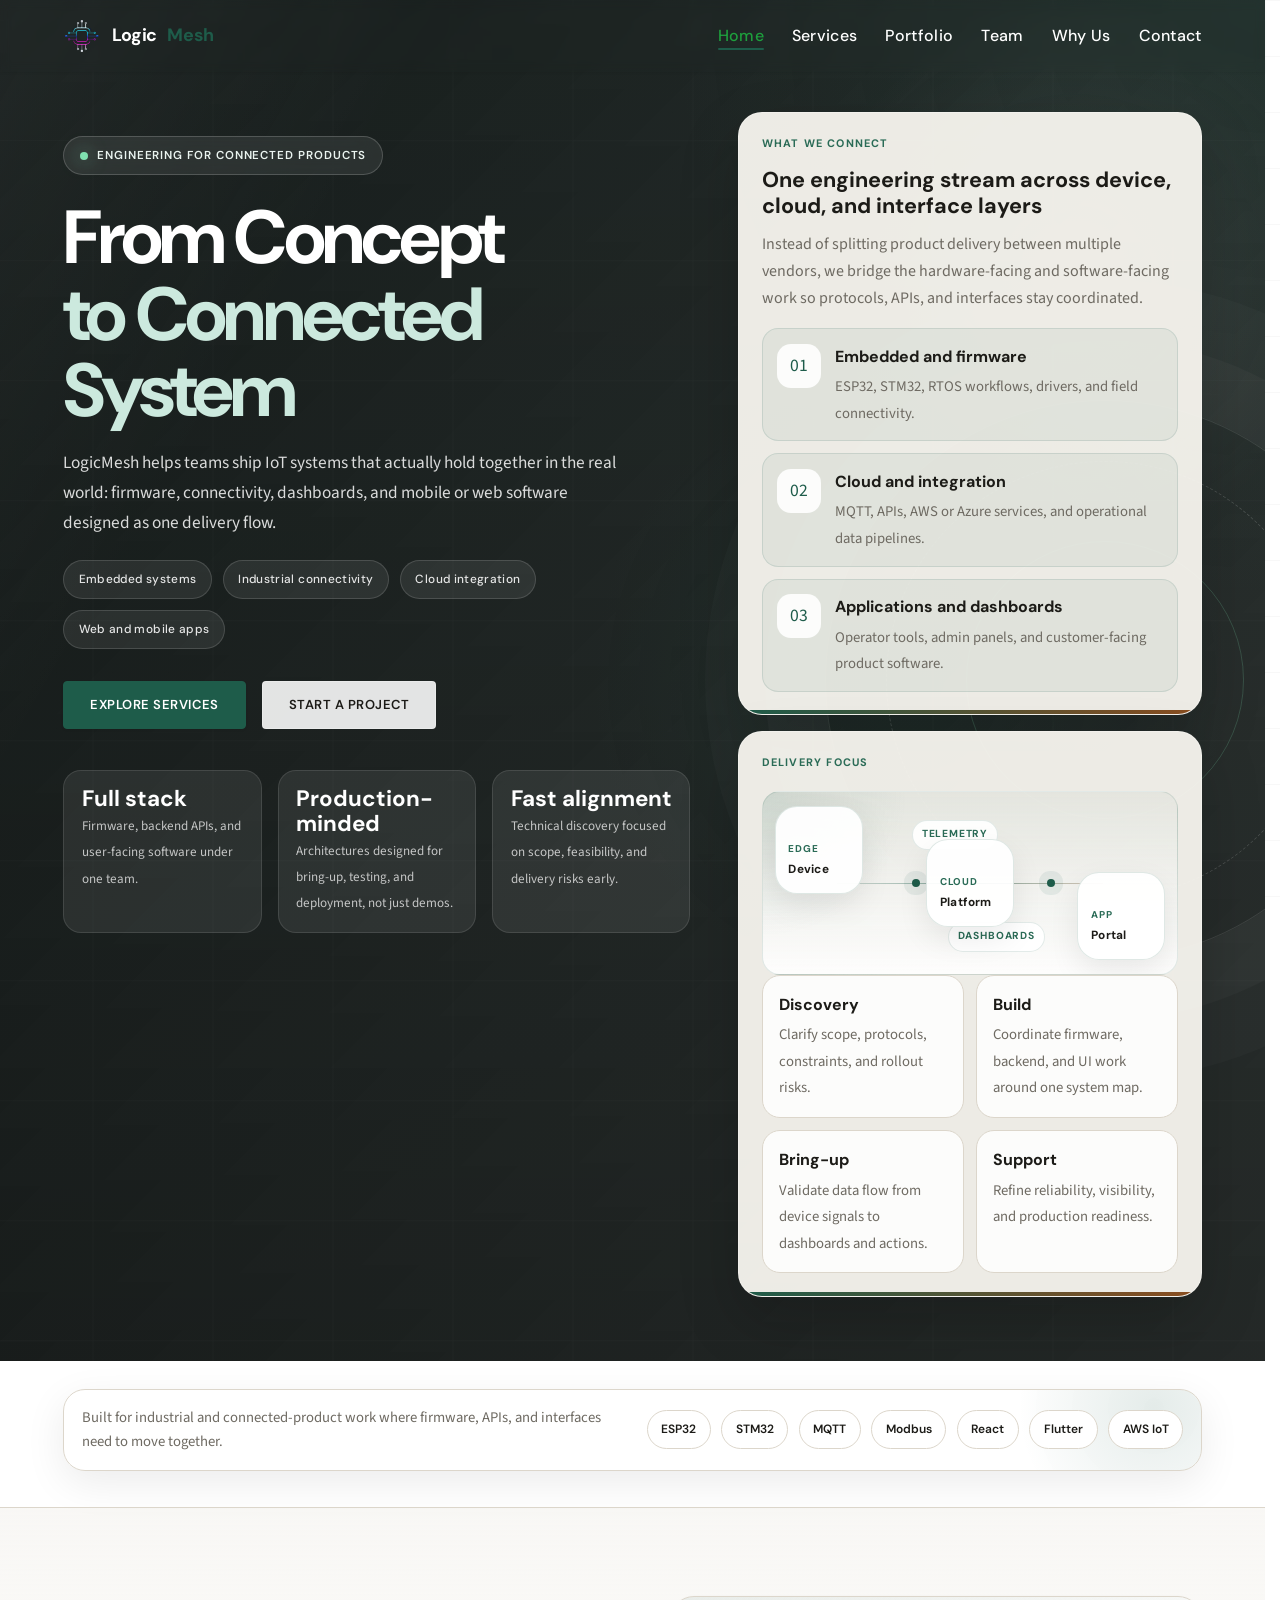
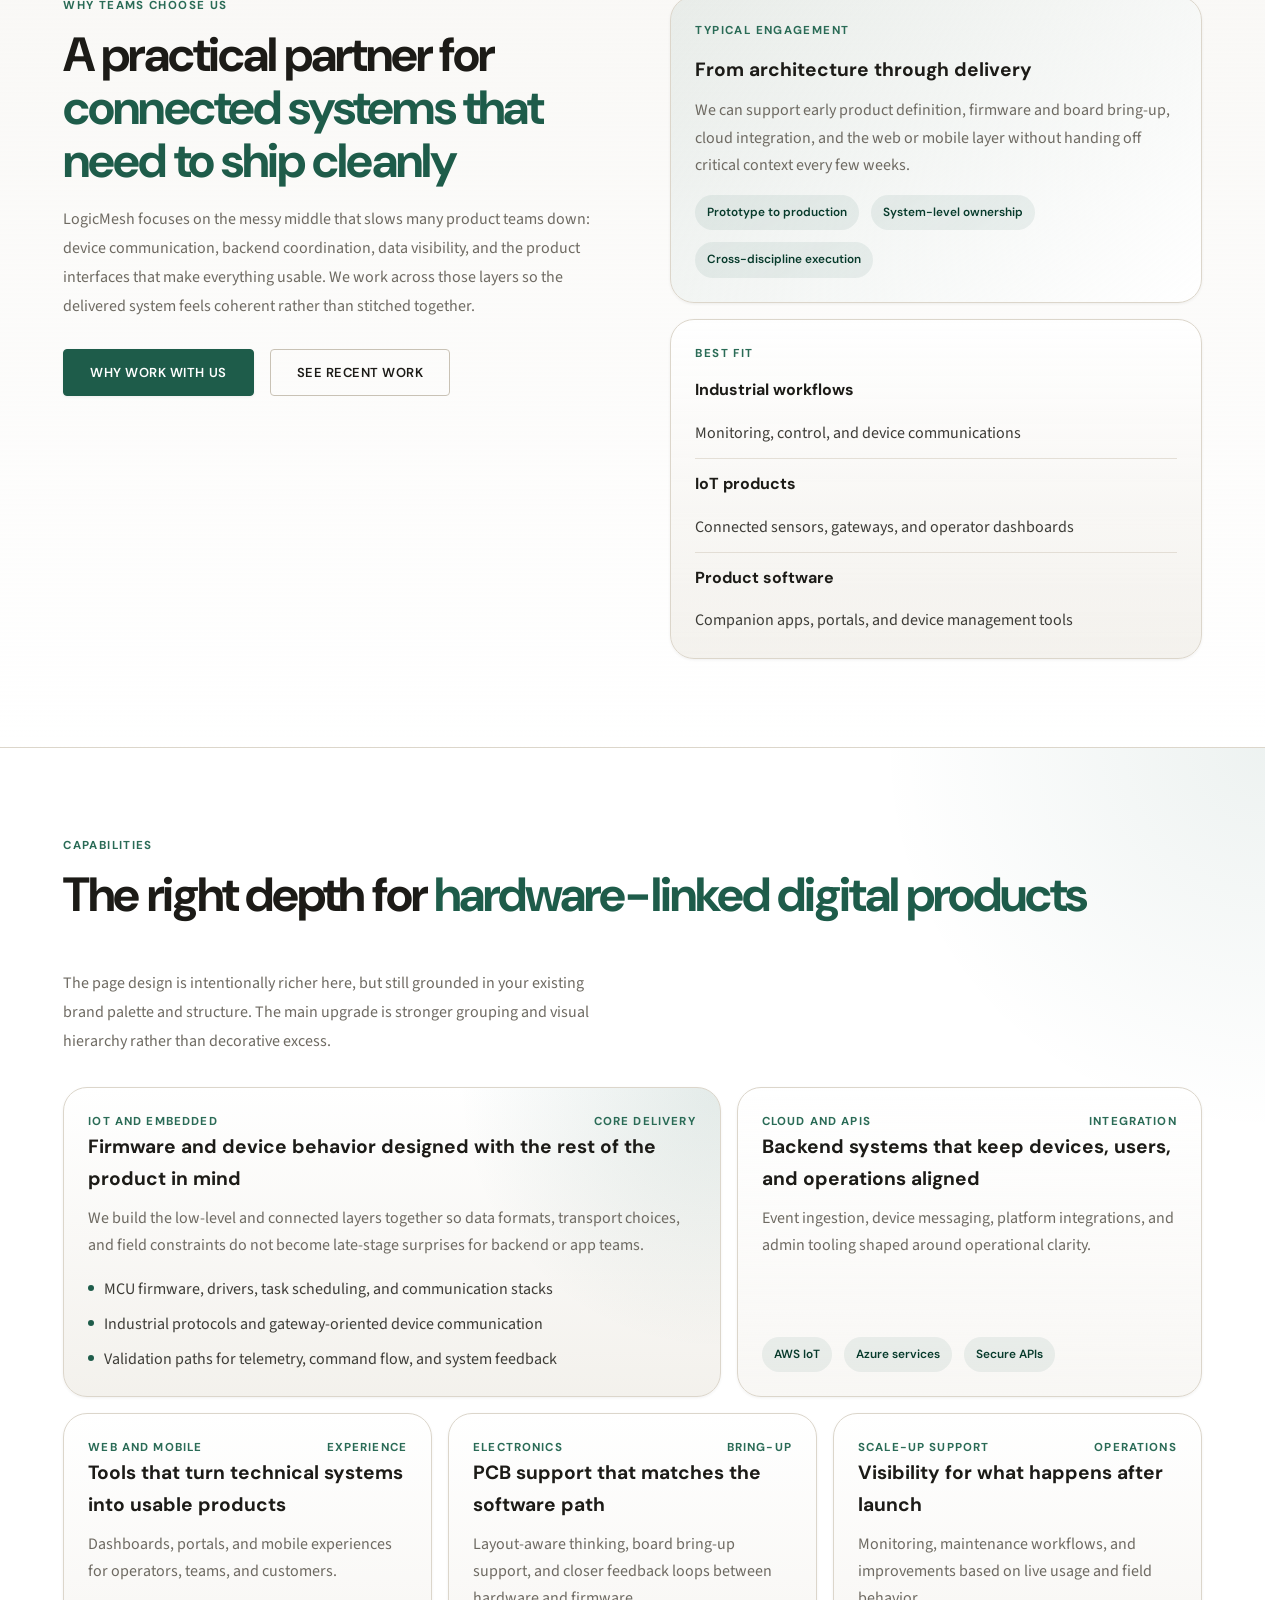
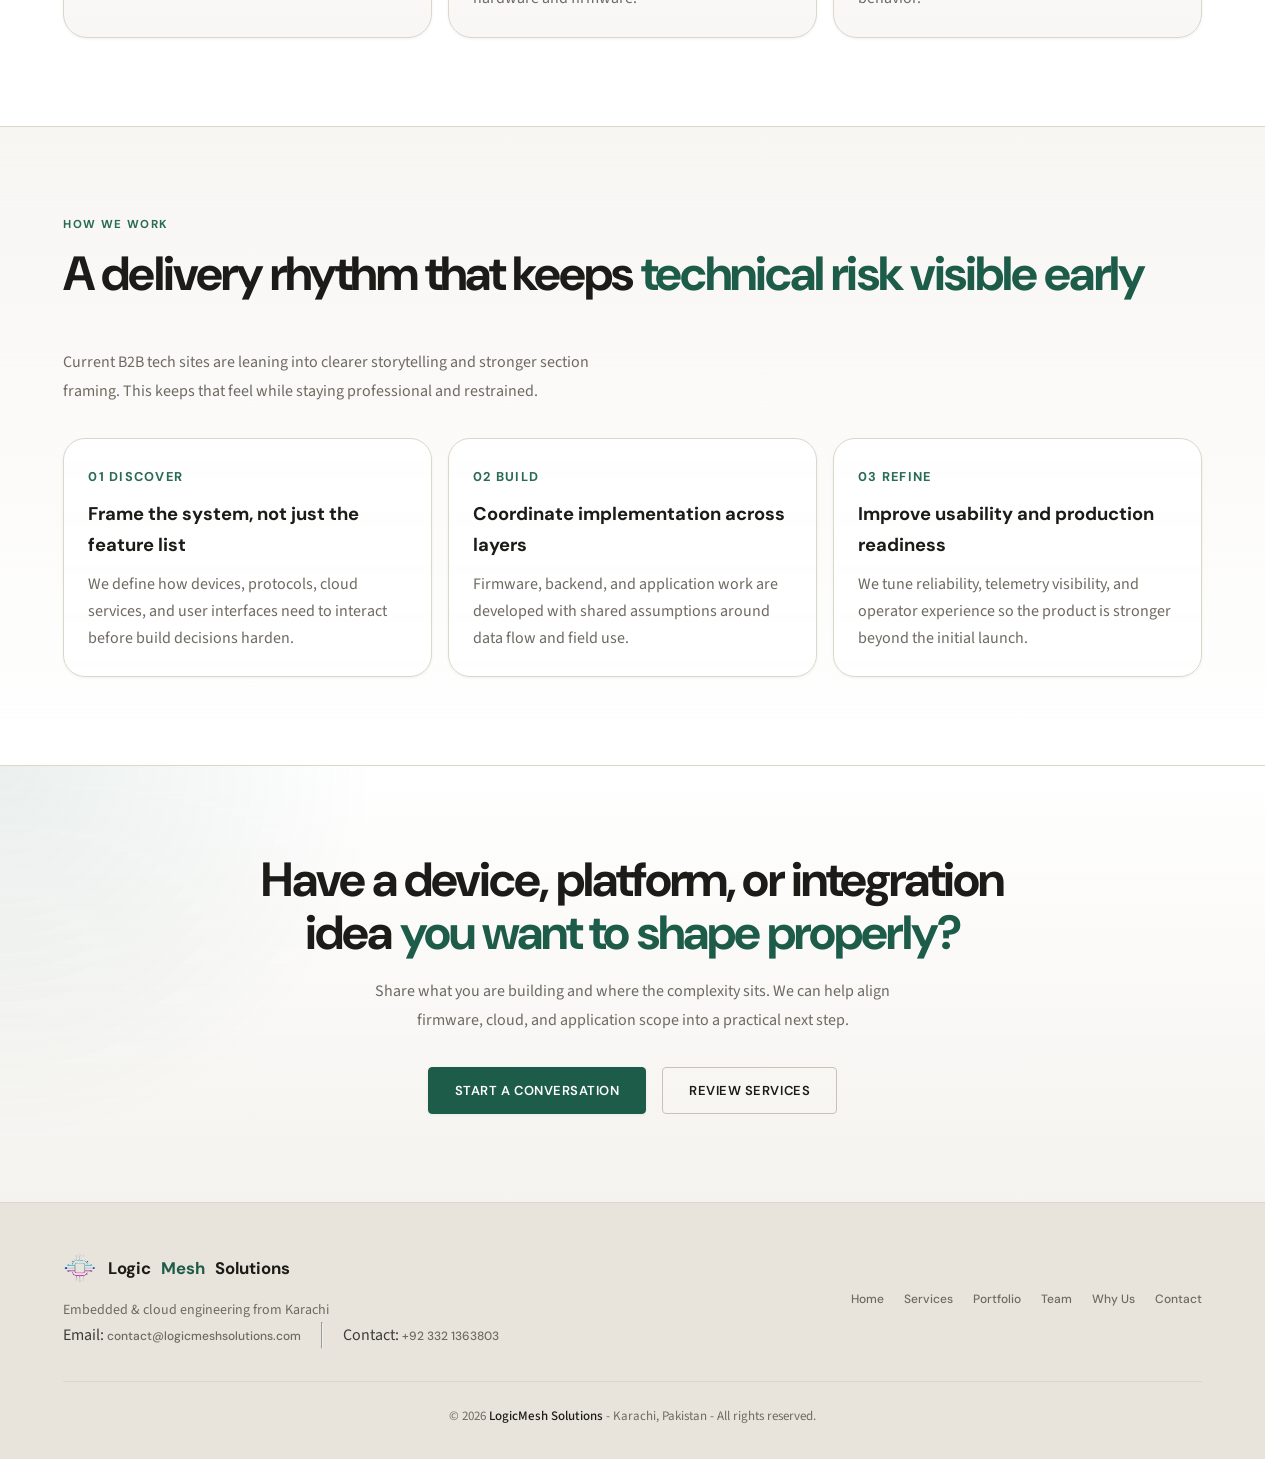
==== commit 7c39ad66: "Slogan updated on home page" ====
--- a/index.html
+++ b/index.html
@@ -1094,8 +1094,8 @@
       <div class="hero-content">
         <div class="hero-badge">Engineering for connected products</div>
         <h1 class="hero-title">
-          <span>From embedded hardware</span>
-          <span class="accent">to cloud-ready product experiences</span>
+          <span>From Concept</span>
+          <span class="accent">to Connected System</span>
         </h1>
         <p class="hero-sub">
           LogicMesh helps teams ship IoT systems that actually hold together in the real world:
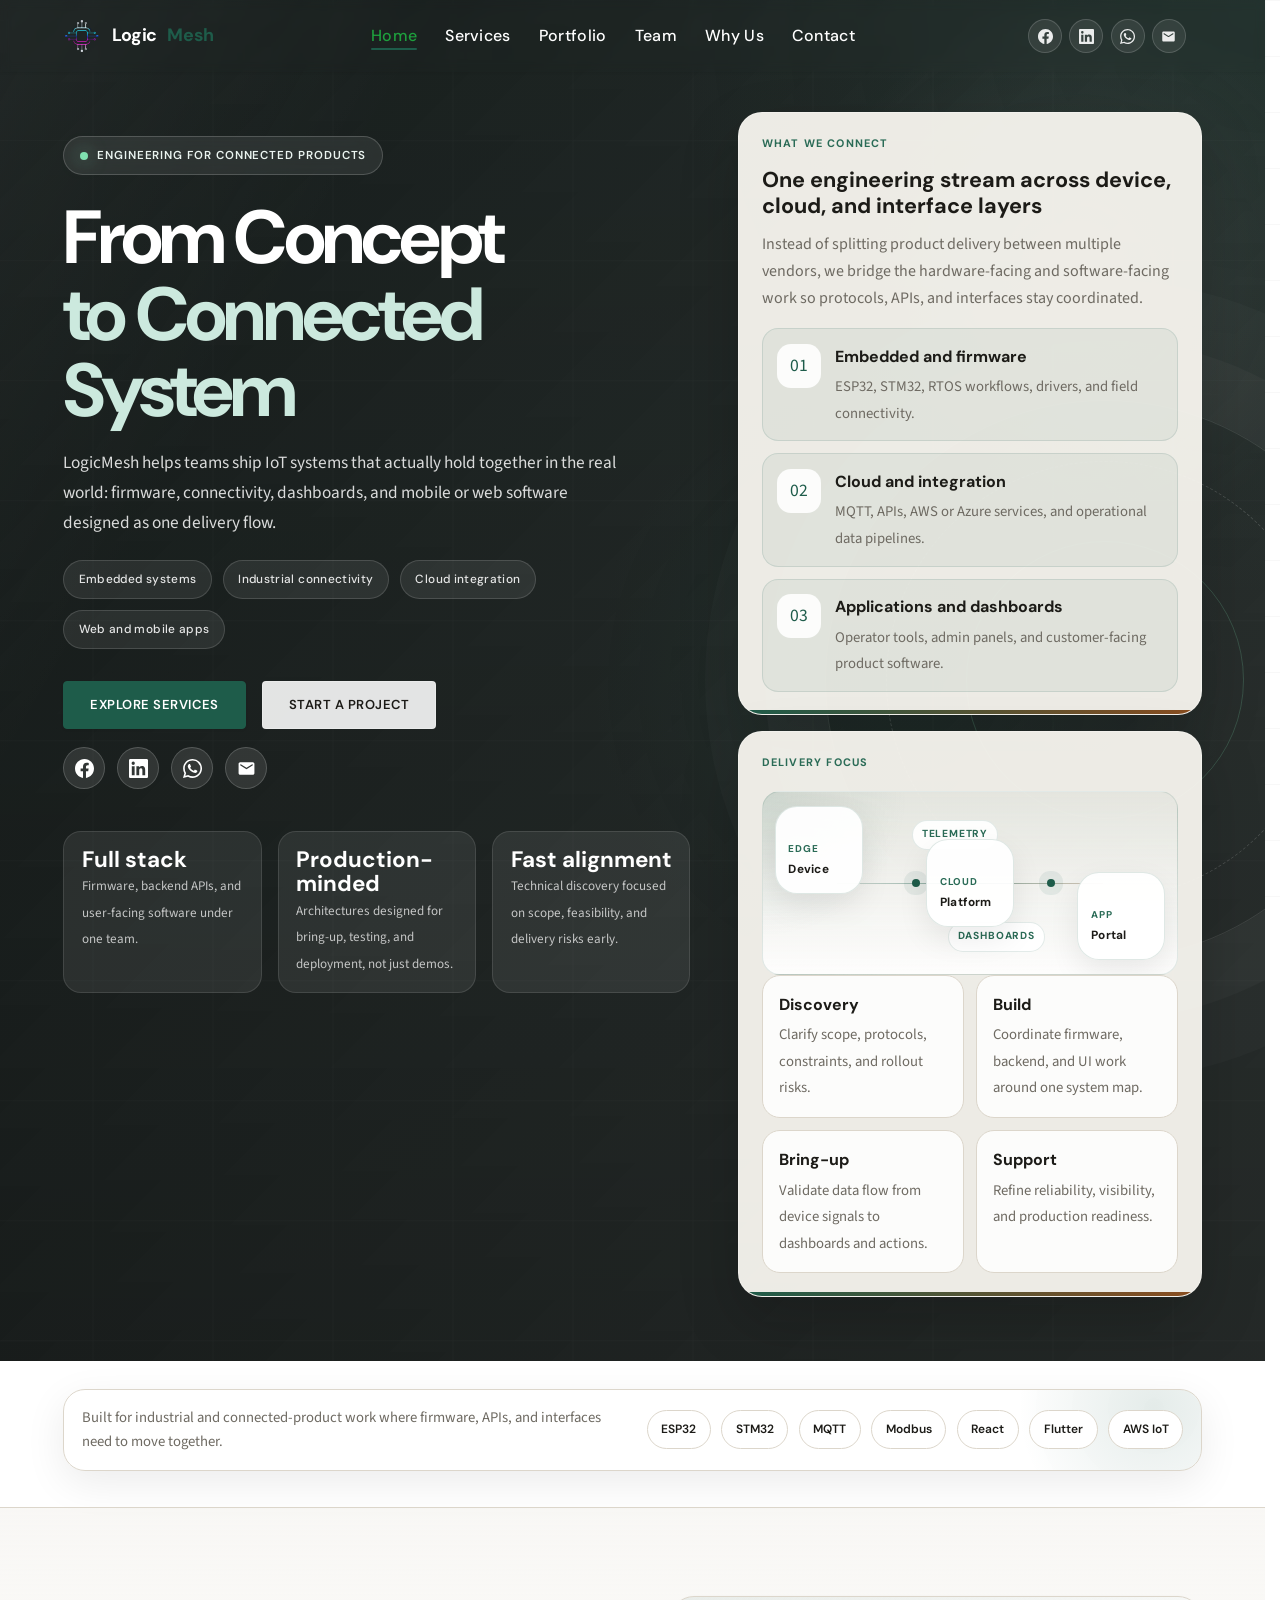
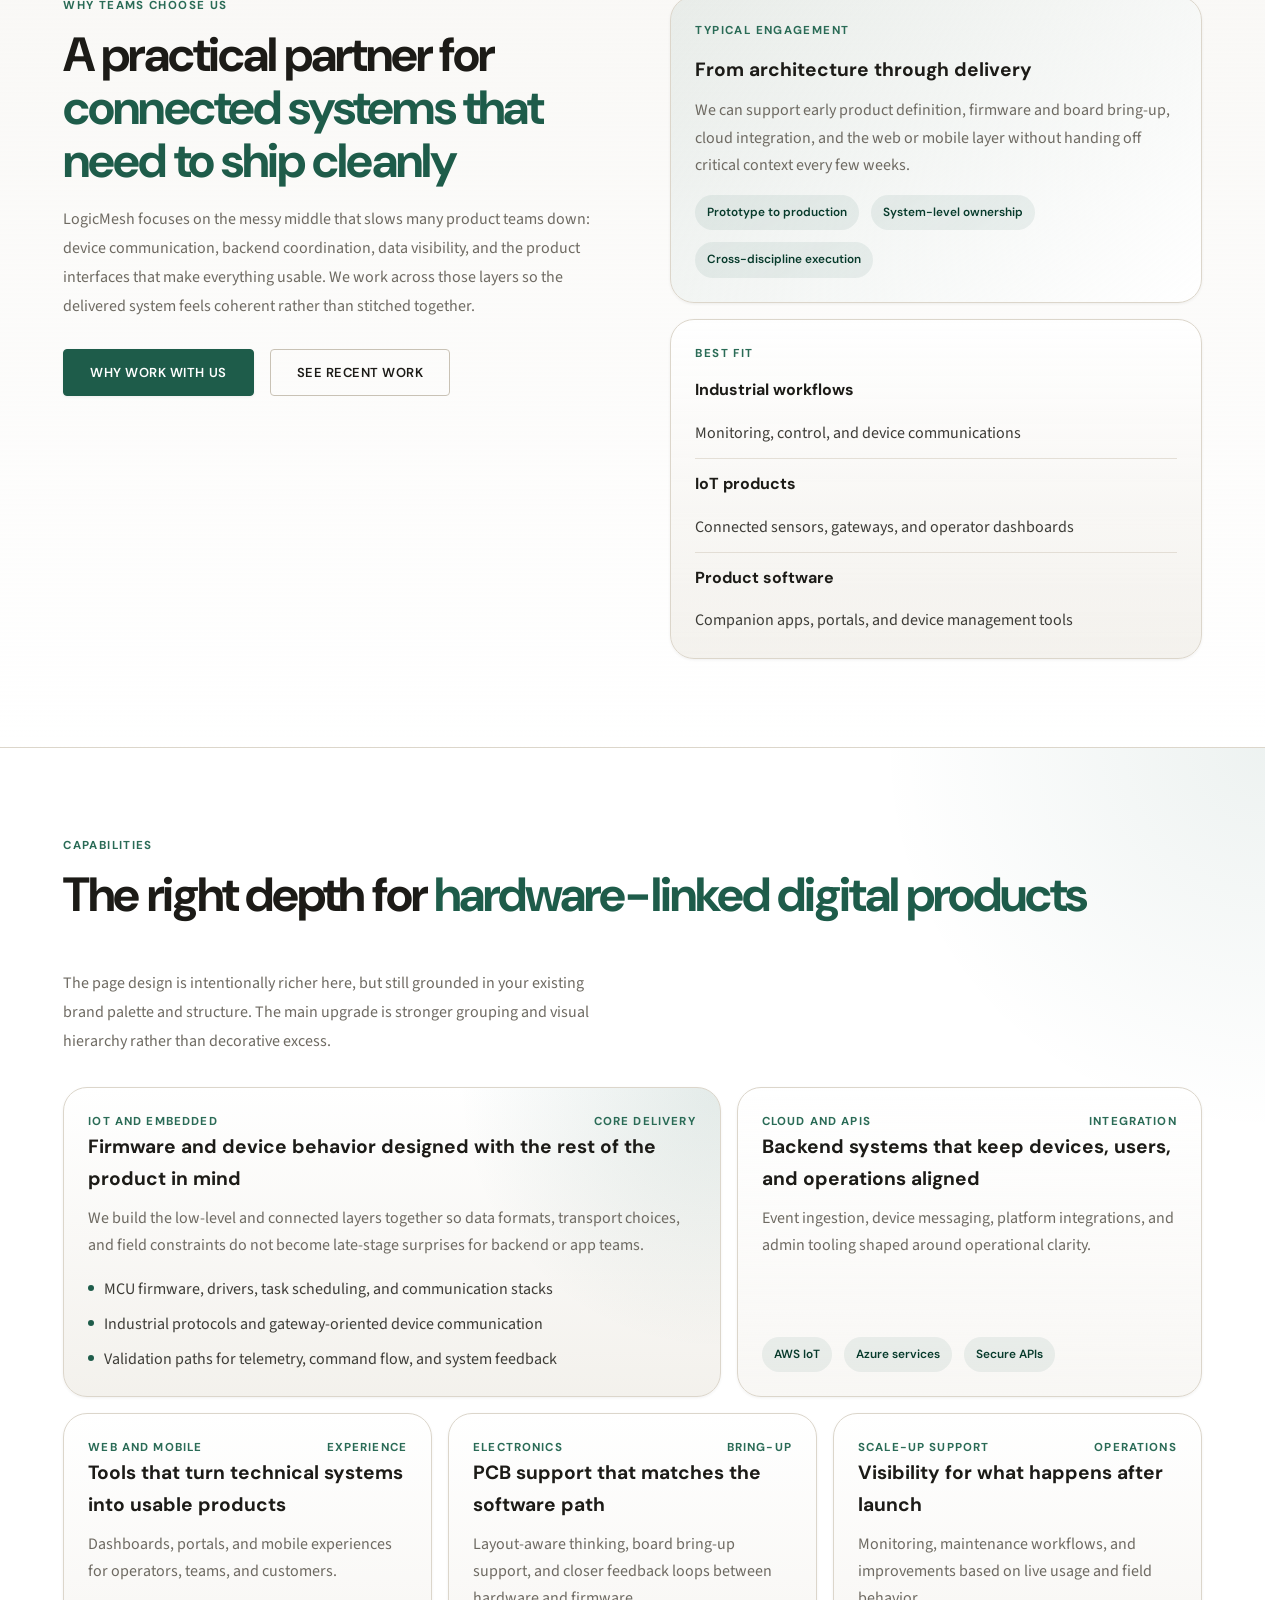
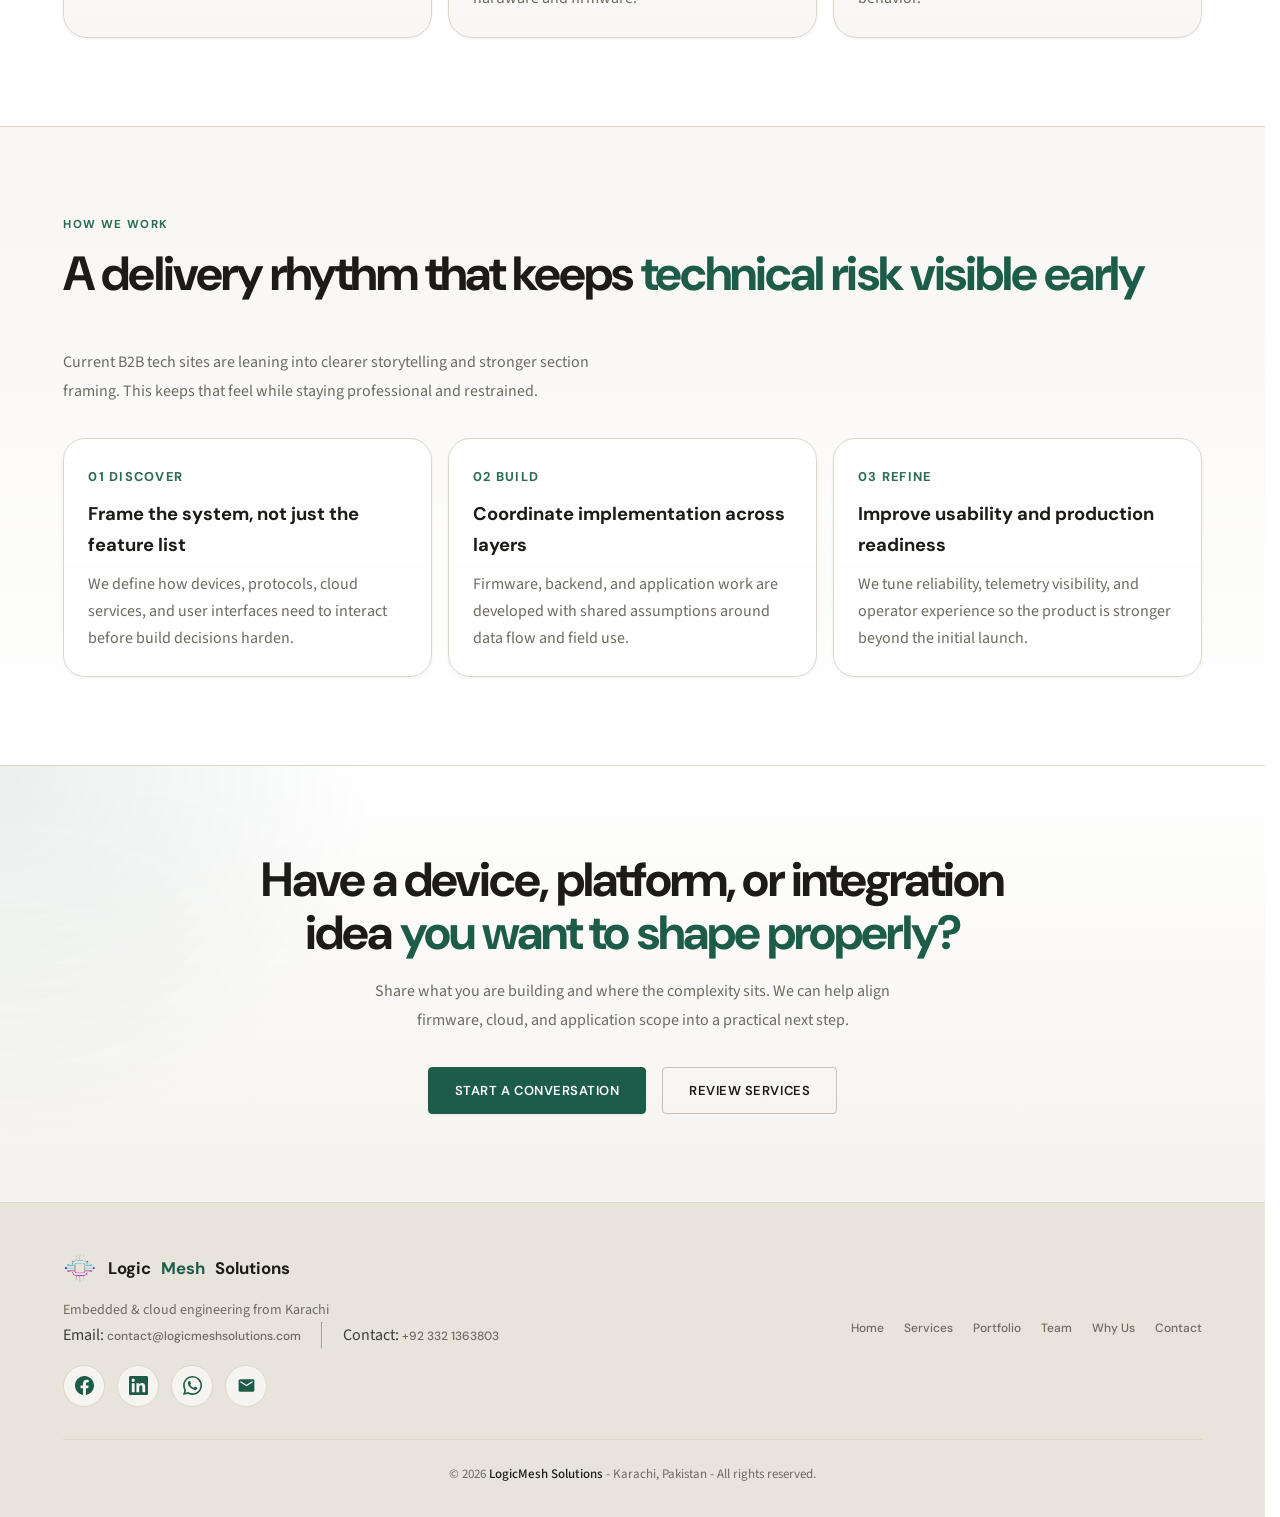
==== commit dc149a74: "Add social links to homepage" ====
--- a/index.html
+++ b/index.html
@@ -212,6 +212,91 @@
       animation: fadeInUp 0.85s ease 0.35s both;
     }
 
+    .hero-socials,
+    .nav-socials,
+    .footer-socials {
+      display: flex;
+      align-items: center;
+      gap: 0.75rem;
+      flex-wrap: wrap;
+    }
+
+    .hero-socials {
+      margin-top: 1.15rem;
+      animation: fadeInUp 0.85s ease 0.39s both;
+    }
+
+    .nav-socials {
+      gap: 0.45rem;
+      margin-left: 1rem;
+      margin-right: 1rem;
+      flex-wrap: nowrap;
+    }
+
+    .social-icon {
+      width: 42px;
+      height: 42px;
+      display: inline-grid;
+      place-items: center;
+      border-radius: 50%;
+      color: #ffffff;
+      background: rgba(255, 255, 255, 0.1);
+      border: 1px solid rgba(255, 255, 255, 0.18);
+      text-decoration: none;
+      backdrop-filter: blur(8px);
+      transition: transform 0.25s ease, background 0.25s ease, border-color 0.25s ease, color 0.25s ease;
+    }
+
+    .social-icon svg {
+      width: 19px;
+      height: 19px;
+      fill: currentColor;
+    }
+
+    .social-icon:hover {
+      transform: translateY(-3px);
+      color: #ffffff;
+      background: var(--accent);
+      border-color: var(--accent);
+    }
+
+    .nav-socials .social-icon {
+      width: 34px;
+      height: 34px;
+      color: rgba(255, 255, 255, 0.9);
+      background: rgba(255, 255, 255, 0.08);
+      border-color: rgba(255, 255, 255, 0.16);
+    }
+
+    .nav-socials .social-icon svg {
+      width: 15px;
+      height: 15px;
+    }
+
+    .nav-socials .social-icon:hover {
+      color: #ffffff;
+      background: var(--accent);
+      border-color: var(--accent);
+      transform: translateY(-2px);
+    }
+
+    .footer-socials {
+      margin-top: 1rem;
+    }
+
+    .footer-socials .social-icon {
+      color: var(--accent);
+      background: rgba(255, 255, 255, 0.62);
+      border-color: var(--border);
+      backdrop-filter: none;
+    }
+
+    .footer-socials .social-icon:hover {
+      color: #ffffff;
+      background: var(--accent);
+      border-color: var(--accent);
+    }
+
     .hero-stats {
       display: grid;
       grid-template-columns: repeat(3, minmax(0, 1fr));
@@ -933,6 +1018,12 @@
       }
     }
 
+    @media (max-width: 920px) {
+      .nav-socials {
+        display: none;
+      }
+    }
+
     @media (max-width: 768px) {
       #hero {
         min-height: auto;
@@ -1077,6 +1168,28 @@
       <li><a href="why">Why Us</a></li>
       <li><a href="contact">Contact</a></li>
     </ul>
+    <div class="nav-socials" aria-label="LogicMesh social links">
+      <a class="social-icon" href="https://www.facebook.com/profile.php?id=61590743604416" target="_blank" rel="noopener noreferrer" aria-label="Visit LogicMesh Solutions on Facebook" title="Facebook">
+        <svg viewBox="0 0 24 24" aria-hidden="true">
+          <path d="M24 12.07C24 5.4 18.63 0 12 0S0 5.4 0 12.07C0 18.1 4.39 23.1 10.13 24v-8.44H7.08v-3.49h3.05V9.41c0-3.02 1.79-4.69 4.53-4.69 1.31 0 2.68.24 2.68.24v2.96h-1.51c-1.49 0-1.96.93-1.96 1.88v2.27h3.33l-.53 3.49h-2.8V24C19.61 23.1 24 18.1 24 12.07z"/>
+        </svg>
+      </a>
+      <a class="social-icon" href="https://www.linkedin.com/company/logic-mesh-network/" target="_blank" rel="noopener noreferrer" aria-label="Visit LogicMesh Solutions on LinkedIn" title="LinkedIn">
+        <svg viewBox="0 0 24 24" aria-hidden="true">
+          <path d="M20.45 20.45h-3.56v-5.58c0-1.33-.03-3.04-1.85-3.04-1.85 0-2.14 1.45-2.14 2.94v5.68H9.34V9h3.42v1.56h.05c.48-.9 1.64-1.85 3.37-1.85 3.6 0 4.27 2.37 4.27 5.46v6.28zM5.32 7.43a2.06 2.06 0 1 1 0-4.12 2.06 2.06 0 0 1 0 4.12zM7.1 20.45H3.54V9H7.1v11.45zM22.23 0H1.77C.79 0 0 .77 0 1.72v20.56C0 23.23.79 24 1.77 24h20.46c.98 0 1.77-.77 1.77-1.72V1.72C24 .77 23.21 0 22.23 0z"/>
+        </svg>
+      </a>
+      <a class="social-icon" href="https://wa.me/923321363803" target="_blank" rel="noopener noreferrer" aria-label="Contact LogicMesh Solutions on WhatsApp" title="WhatsApp">
+        <svg viewBox="0 0 24 24" aria-hidden="true">
+          <path d="M20.52 3.48A11.86 11.86 0 0 0 12.08 0C5.5 0 .15 5.35.15 11.93c0 2.1.55 4.16 1.6 5.97L0 24l6.25-1.64a11.92 11.92 0 0 0 5.83 1.49h.01c6.58 0 11.93-5.35 11.93-11.93 0-3.18-1.24-6.18-3.5-8.44zM12.09 21.83h-.01a9.9 9.9 0 0 1-5.04-1.38l-.36-.21-3.71.97.99-3.62-.23-.37a9.86 9.86 0 0 1-1.51-5.29c0-5.46 4.44-9.9 9.9-9.9 2.64 0 5.13 1.03 7 2.9a9.83 9.83 0 0 1 2.9 7c-.01 5.45-4.45 9.9-9.93 9.9zm5.43-7.41c-.3-.15-1.76-.87-2.03-.97-.27-.1-.47-.15-.67.15-.2.3-.77.97-.94 1.17-.17.2-.35.22-.65.08-.3-.15-1.26-.46-2.4-1.48a9.02 9.02 0 0 1-1.66-2.06c-.17-.3-.02-.46.13-.61.13-.13.3-.35.45-.52.15-.17.2-.3.3-.5.1-.2.05-.37-.02-.52-.08-.15-.67-1.61-.92-2.21-.24-.58-.49-.5-.67-.51l-.57-.01c-.2 0-.52.07-.79.37-.27.3-1.04 1.02-1.04 2.48s1.07 2.88 1.21 3.08c.15.2 2.1 3.2 5.08 4.49.71.31 1.26.49 1.69.63.71.23 1.36.2 1.87.12.57-.09 1.76-.72 2.01-1.41.25-.7.25-1.29.17-1.41-.07-.14-.27-.21-.56-.36z"/>
+        </svg>
+      </a>
+      <a class="social-icon" href="mailto:contact@logicmeshsolutions.com" aria-label="Email LogicMesh Solutions" title="Email">
+        <svg viewBox="0 0 24 24" aria-hidden="true">
+          <path d="M20 4H4C2.9 4 2 4.9 2 6v12c0 1.1.9 2 2 2h16c1.1 0 2-.9 2-2V6c0-1.1-.9-2-2-2zm-.4 4.25-7.07 4.42a1 1 0 0 1-1.06 0L4.4 8.25A.85.85 0 0 1 5.3 6.8L12 11l6.7-4.2a.85.85 0 1 1 .9 1.45z"/>
+        </svg>
+      </a>
+    </div>
     <div class="hamburger" id="hamburger" onclick="toggleNav()">
       <span></span><span></span><span></span>
     </div>
@@ -1112,6 +1225,29 @@
         <div class="hero-ctas">
           <a href="services" class="btn-primary">Explore services</a>
           <a href="contact" class="btn-secondary light">Start a project</a>
+        </div>
+
+        <div class="hero-socials" aria-label="LogicMesh social links">
+          <a class="social-icon" href="https://www.facebook.com/profile.php?id=61590743604416" target="_blank" rel="noopener noreferrer" aria-label="Visit LogicMesh Solutions on Facebook" title="Facebook">
+            <svg viewBox="0 0 24 24" aria-hidden="true">
+              <path d="M24 12.07C24 5.4 18.63 0 12 0S0 5.4 0 12.07C0 18.1 4.39 23.1 10.13 24v-8.44H7.08v-3.49h3.05V9.41c0-3.02 1.79-4.69 4.53-4.69 1.31 0 2.68.24 2.68.24v2.96h-1.51c-1.49 0-1.96.93-1.96 1.88v2.27h3.33l-.53 3.49h-2.8V24C19.61 23.1 24 18.1 24 12.07z"/>
+            </svg>
+          </a>
+          <a class="social-icon" href="https://www.linkedin.com/company/logic-mesh-network/" target="_blank" rel="noopener noreferrer" aria-label="Visit LogicMesh Solutions on LinkedIn" title="LinkedIn">
+            <svg viewBox="0 0 24 24" aria-hidden="true">
+              <path d="M20.45 20.45h-3.56v-5.58c0-1.33-.03-3.04-1.85-3.04-1.85 0-2.14 1.45-2.14 2.94v5.68H9.34V9h3.42v1.56h.05c.48-.9 1.64-1.85 3.37-1.85 3.6 0 4.27 2.37 4.27 5.46v6.28zM5.32 7.43a2.06 2.06 0 1 1 0-4.12 2.06 2.06 0 0 1 0 4.12zM7.1 20.45H3.54V9H7.1v11.45zM22.23 0H1.77C.79 0 0 .77 0 1.72v20.56C0 23.23.79 24 1.77 24h20.46c.98 0 1.77-.77 1.77-1.72V1.72C24 .77 23.21 0 22.23 0z"/>
+            </svg>
+          </a>
+          <a class="social-icon" href="https://wa.me/923321363803" target="_blank" rel="noopener noreferrer" aria-label="Contact LogicMesh Solutions on WhatsApp" title="WhatsApp">
+            <svg viewBox="0 0 24 24" aria-hidden="true">
+              <path d="M20.52 3.48A11.86 11.86 0 0 0 12.08 0C5.5 0 .15 5.35.15 11.93c0 2.1.55 4.16 1.6 5.97L0 24l6.25-1.64a11.92 11.92 0 0 0 5.83 1.49h.01c6.58 0 11.93-5.35 11.93-11.93 0-3.18-1.24-6.18-3.5-8.44zM12.09 21.83h-.01a9.9 9.9 0 0 1-5.04-1.38l-.36-.21-3.71.97.99-3.62-.23-.37a9.86 9.86 0 0 1-1.51-5.29c0-5.46 4.44-9.9 9.9-9.9 2.64 0 5.13 1.03 7 2.9a9.83 9.83 0 0 1 2.9 7c-.01 5.45-4.45 9.9-9.93 9.9zm5.43-7.41c-.3-.15-1.76-.87-2.03-.97-.27-.1-.47-.15-.67.15-.2.3-.77.97-.94 1.17-.17.2-.35.22-.65.08-.3-.15-1.26-.46-2.4-1.48a9.02 9.02 0 0 1-1.66-2.06c-.17-.3-.02-.46.13-.61.13-.13.3-.35.45-.52.15-.17.2-.3.3-.5.1-.2.05-.37-.02-.52-.08-.15-.67-1.61-.92-2.21-.24-.58-.49-.5-.67-.51l-.57-.01c-.2 0-.52.07-.79.37-.27.3-1.04 1.02-1.04 2.48s1.07 2.88 1.21 3.08c.15.2 2.1 3.2 5.08 4.49.71.31 1.26.49 1.69.63.71.23 1.36.2 1.87.12.57-.09 1.76-.72 2.01-1.41.25-.7.25-1.29.17-1.41-.07-.14-.27-.21-.56-.36z"/>
+            </svg>
+          </a>
+          <a class="social-icon" href="mailto:contact@logicmeshsolutions.com" aria-label="Email LogicMesh Solutions" title="Email">
+            <svg viewBox="0 0 24 24" aria-hidden="true">
+              <path d="M20 4H4C2.9 4 2 4.9 2 6v12c0 1.1.9 2 2 2h16c1.1 0 2-.9 2-2V6c0-1.1-.9-2-2-2zm-.4 4.25-7.07 4.42a1 1 0 0 1-1.06 0L4.4 8.25A.85.85 0 0 1 5.3 6.8L12 11l6.7-4.2a.85.85 0 1 1 .9 1.45z"/>
+            </svg>
+          </a>
         </div>
 
         <div class="hero-stats">
@@ -1412,6 +1548,29 @@
           <hr>
           <div>Contact: <a href="tel:+923321363803">+92 332 1363803</a></div>
         </div>
+
+        <div class="footer-socials" aria-label="LogicMesh social links">
+          <a class="social-icon" href="https://www.facebook.com/profile.php?id=61590743604416" target="_blank" rel="noopener noreferrer" aria-label="Visit LogicMesh Solutions on Facebook" title="Facebook">
+            <svg viewBox="0 0 24 24" aria-hidden="true">
+              <path d="M24 12.07C24 5.4 18.63 0 12 0S0 5.4 0 12.07C0 18.1 4.39 23.1 10.13 24v-8.44H7.08v-3.49h3.05V9.41c0-3.02 1.79-4.69 4.53-4.69 1.31 0 2.68.24 2.68.24v2.96h-1.51c-1.49 0-1.96.93-1.96 1.88v2.27h3.33l-.53 3.49h-2.8V24C19.61 23.1 24 18.1 24 12.07z"/>
+            </svg>
+          </a>
+          <a class="social-icon" href="https://www.linkedin.com/company/logic-mesh-network/" target="_blank" rel="noopener noreferrer" aria-label="Visit LogicMesh Solutions on LinkedIn" title="LinkedIn">
+            <svg viewBox="0 0 24 24" aria-hidden="true">
+              <path d="M20.45 20.45h-3.56v-5.58c0-1.33-.03-3.04-1.85-3.04-1.85 0-2.14 1.45-2.14 2.94v5.68H9.34V9h3.42v1.56h.05c.48-.9 1.64-1.85 3.37-1.85 3.6 0 4.27 2.37 4.27 5.46v6.28zM5.32 7.43a2.06 2.06 0 1 1 0-4.12 2.06 2.06 0 0 1 0 4.12zM7.1 20.45H3.54V9H7.1v11.45zM22.23 0H1.77C.79 0 0 .77 0 1.72v20.56C0 23.23.79 24 1.77 24h20.46c.98 0 1.77-.77 1.77-1.72V1.72C24 .77 23.21 0 22.23 0z"/>
+            </svg>
+          </a>
+          <a class="social-icon" href="https://wa.me/923321363803" target="_blank" rel="noopener noreferrer" aria-label="Contact LogicMesh Solutions on WhatsApp" title="WhatsApp">
+            <svg viewBox="0 0 24 24" aria-hidden="true">
+              <path d="M20.52 3.48A11.86 11.86 0 0 0 12.08 0C5.5 0 .15 5.35.15 11.93c0 2.1.55 4.16 1.6 5.97L0 24l6.25-1.64a11.92 11.92 0 0 0 5.83 1.49h.01c6.58 0 11.93-5.35 11.93-11.93 0-3.18-1.24-6.18-3.5-8.44zM12.09 21.83h-.01a9.9 9.9 0 0 1-5.04-1.38l-.36-.21-3.71.97.99-3.62-.23-.37a9.86 9.86 0 0 1-1.51-5.29c0-5.46 4.44-9.9 9.9-9.9 2.64 0 5.13 1.03 7 2.9a9.83 9.83 0 0 1 2.9 7c-.01 5.45-4.45 9.9-9.93 9.9zm5.43-7.41c-.3-.15-1.76-.87-2.03-.97-.27-.1-.47-.15-.67.15-.2.3-.77.97-.94 1.17-.17.2-.35.22-.65.08-.3-.15-1.26-.46-2.4-1.48a9.02 9.02 0 0 1-1.66-2.06c-.17-.3-.02-.46.13-.61.13-.13.3-.35.45-.52.15-.17.2-.3.3-.5.1-.2.05-.37-.02-.52-.08-.15-.67-1.61-.92-2.21-.24-.58-.49-.5-.67-.51l-.57-.01c-.2 0-.52.07-.79.37-.27.3-1.04 1.02-1.04 2.48s1.07 2.88 1.21 3.08c.15.2 2.1 3.2 5.08 4.49.71.31 1.26.49 1.69.63.71.23 1.36.2 1.87.12.57-.09 1.76-.72 2.01-1.41.25-.7.25-1.29.17-1.41-.07-.14-.27-.21-.56-.36z"/>
+            </svg>
+          </a>
+          <a class="social-icon" href="mailto:contact@logicmeshsolutions.com" aria-label="Email LogicMesh Solutions" title="Email">
+            <svg viewBox="0 0 24 24" aria-hidden="true">
+              <path d="M20 4H4C2.9 4 2 4.9 2 6v12c0 1.1.9 2 2 2h16c1.1 0 2-.9 2-2V6c0-1.1-.9-2-2-2zm-.4 4.25-7.07 4.42a1 1 0 0 1-1.06 0L4.4 8.25A.85.85 0 0 1 5.3 6.8L12 11l6.7-4.2a.85.85 0 1 1 .9 1.45z"/>
+            </svg>
+          </a>
+        </div>
       </div>
 
       <div class="footer-links">
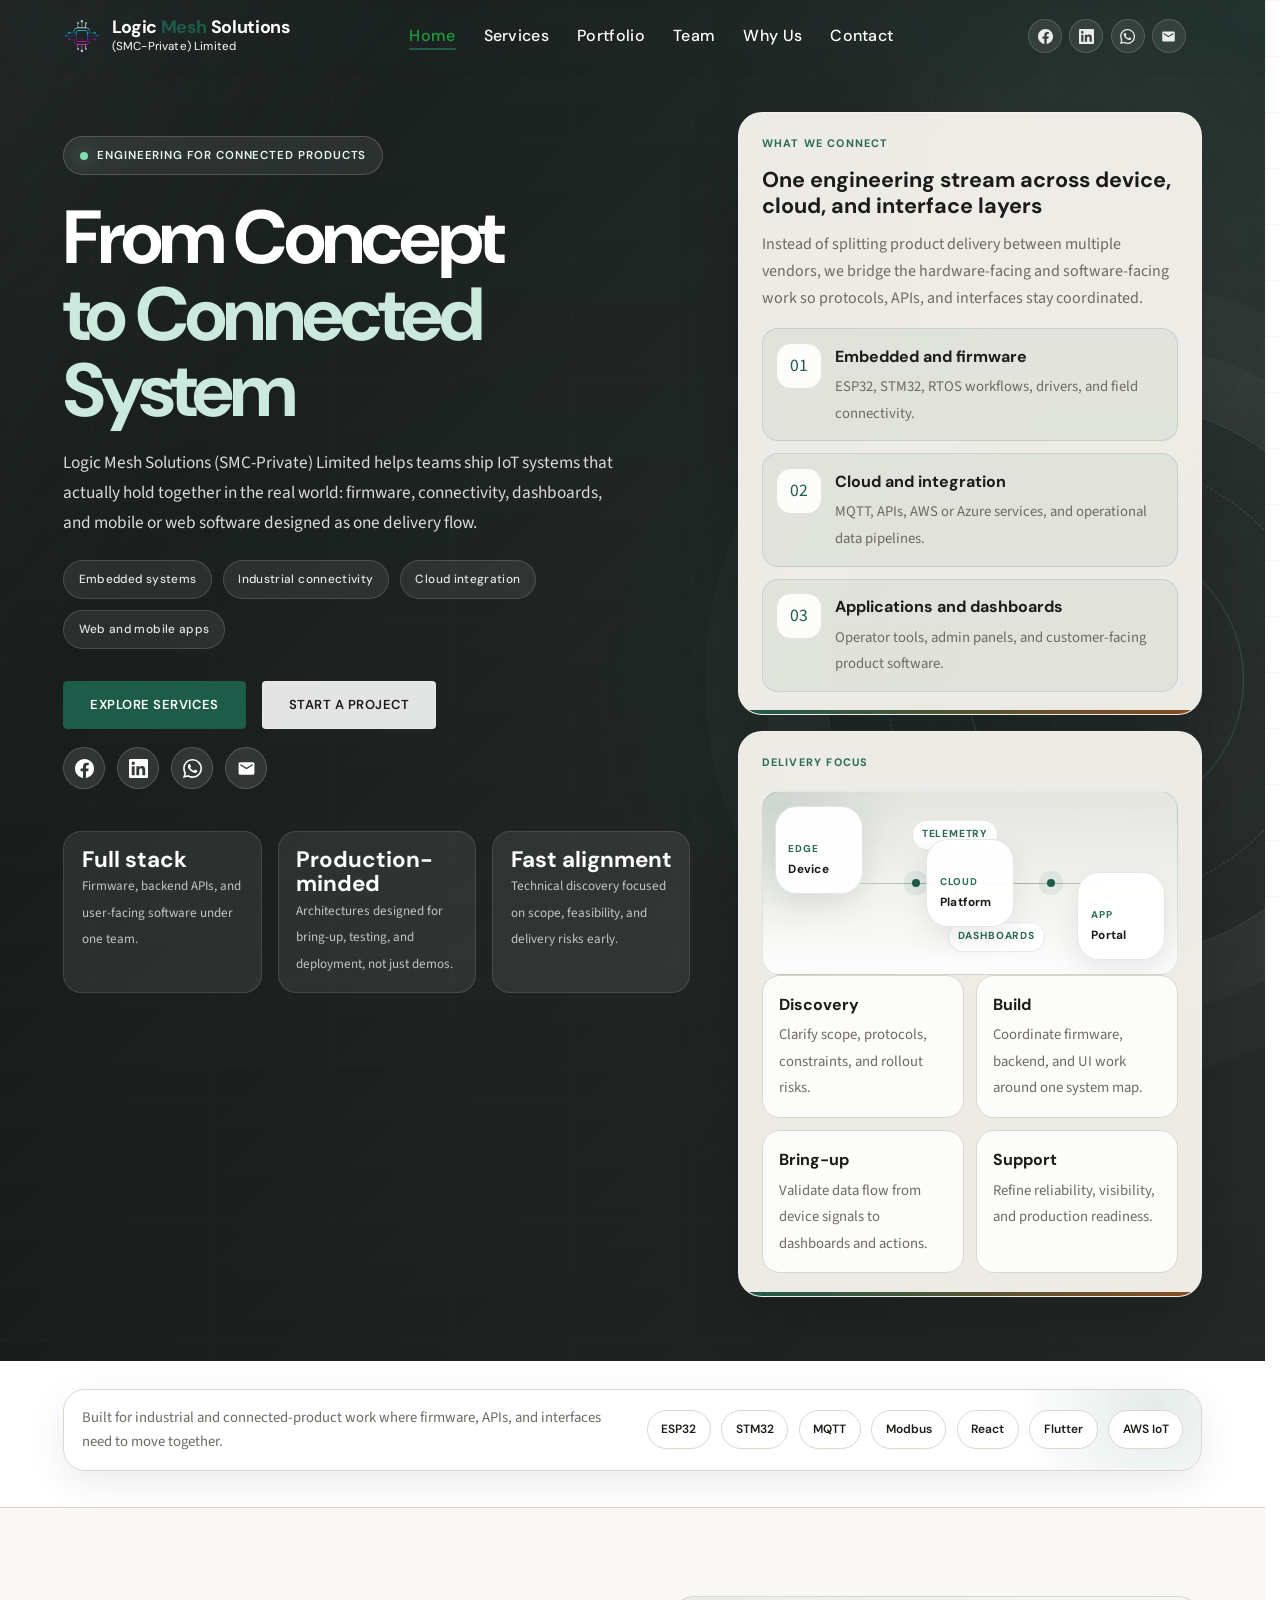
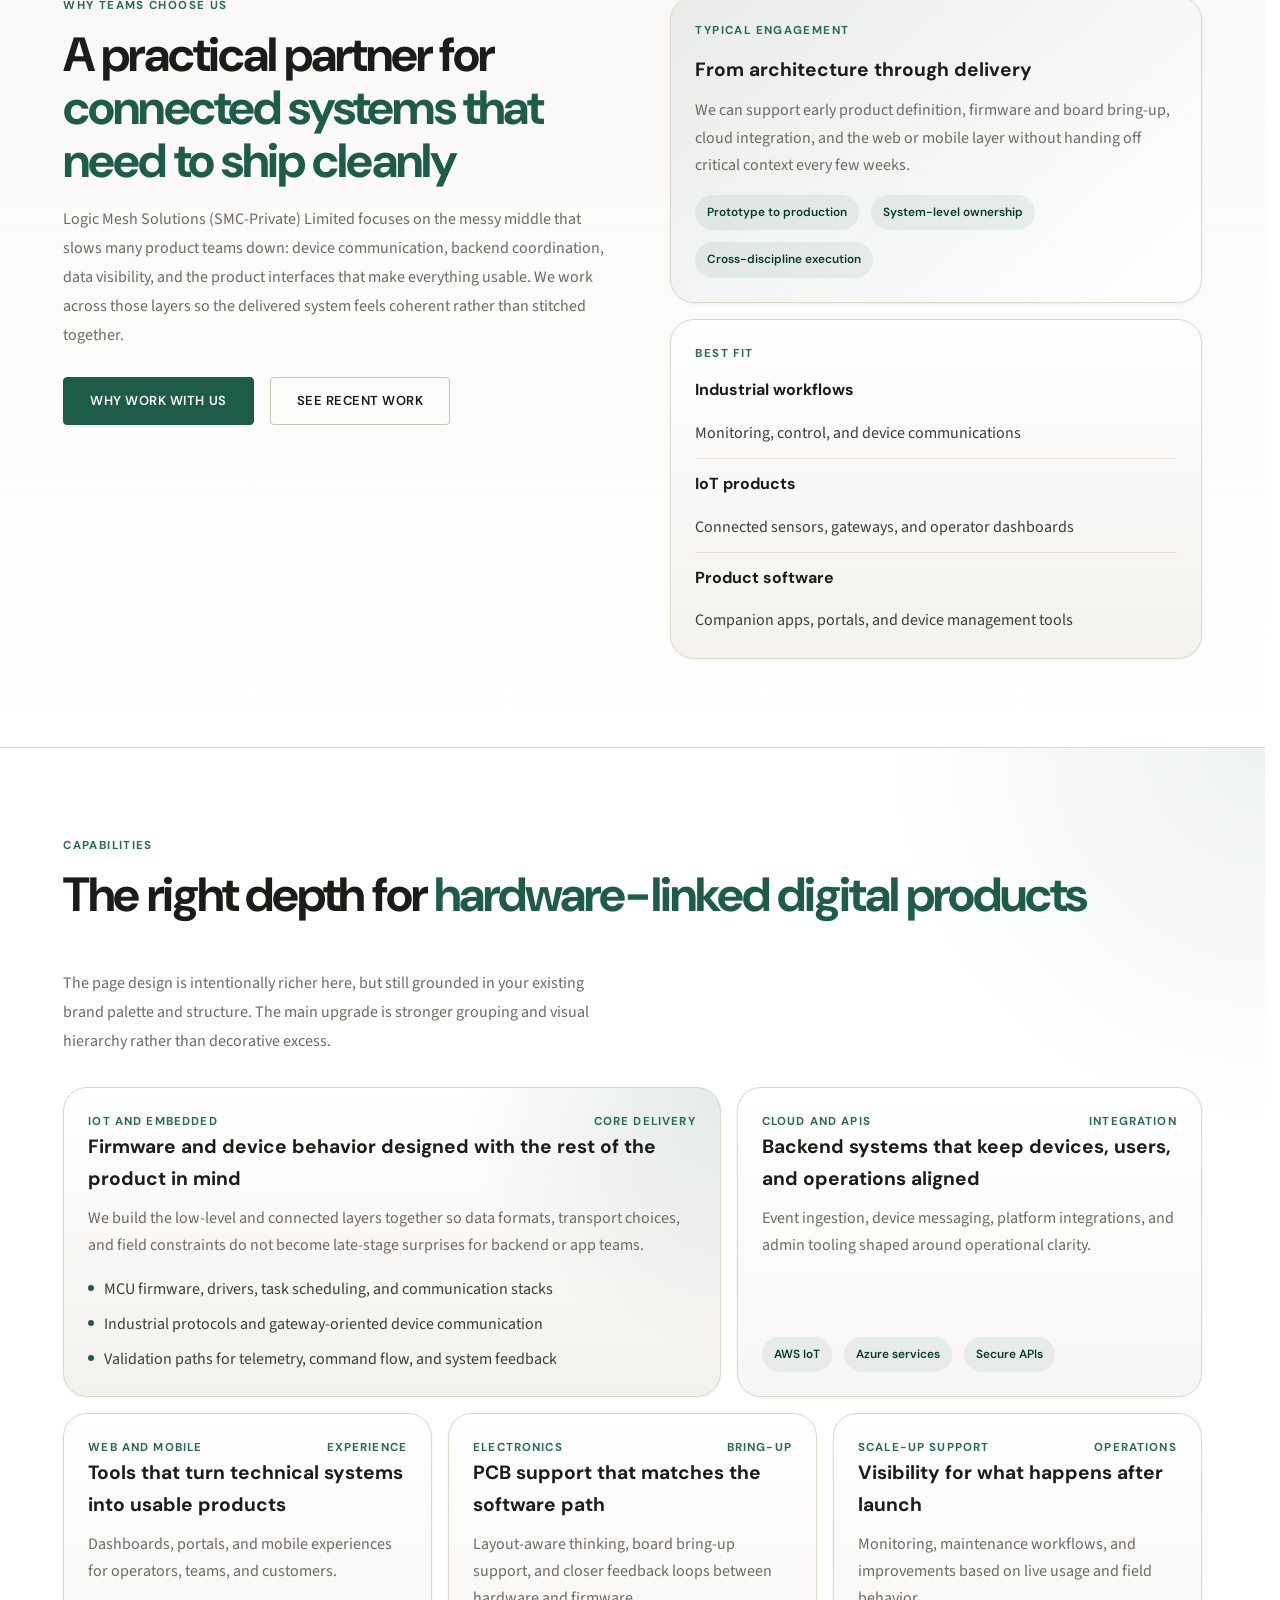
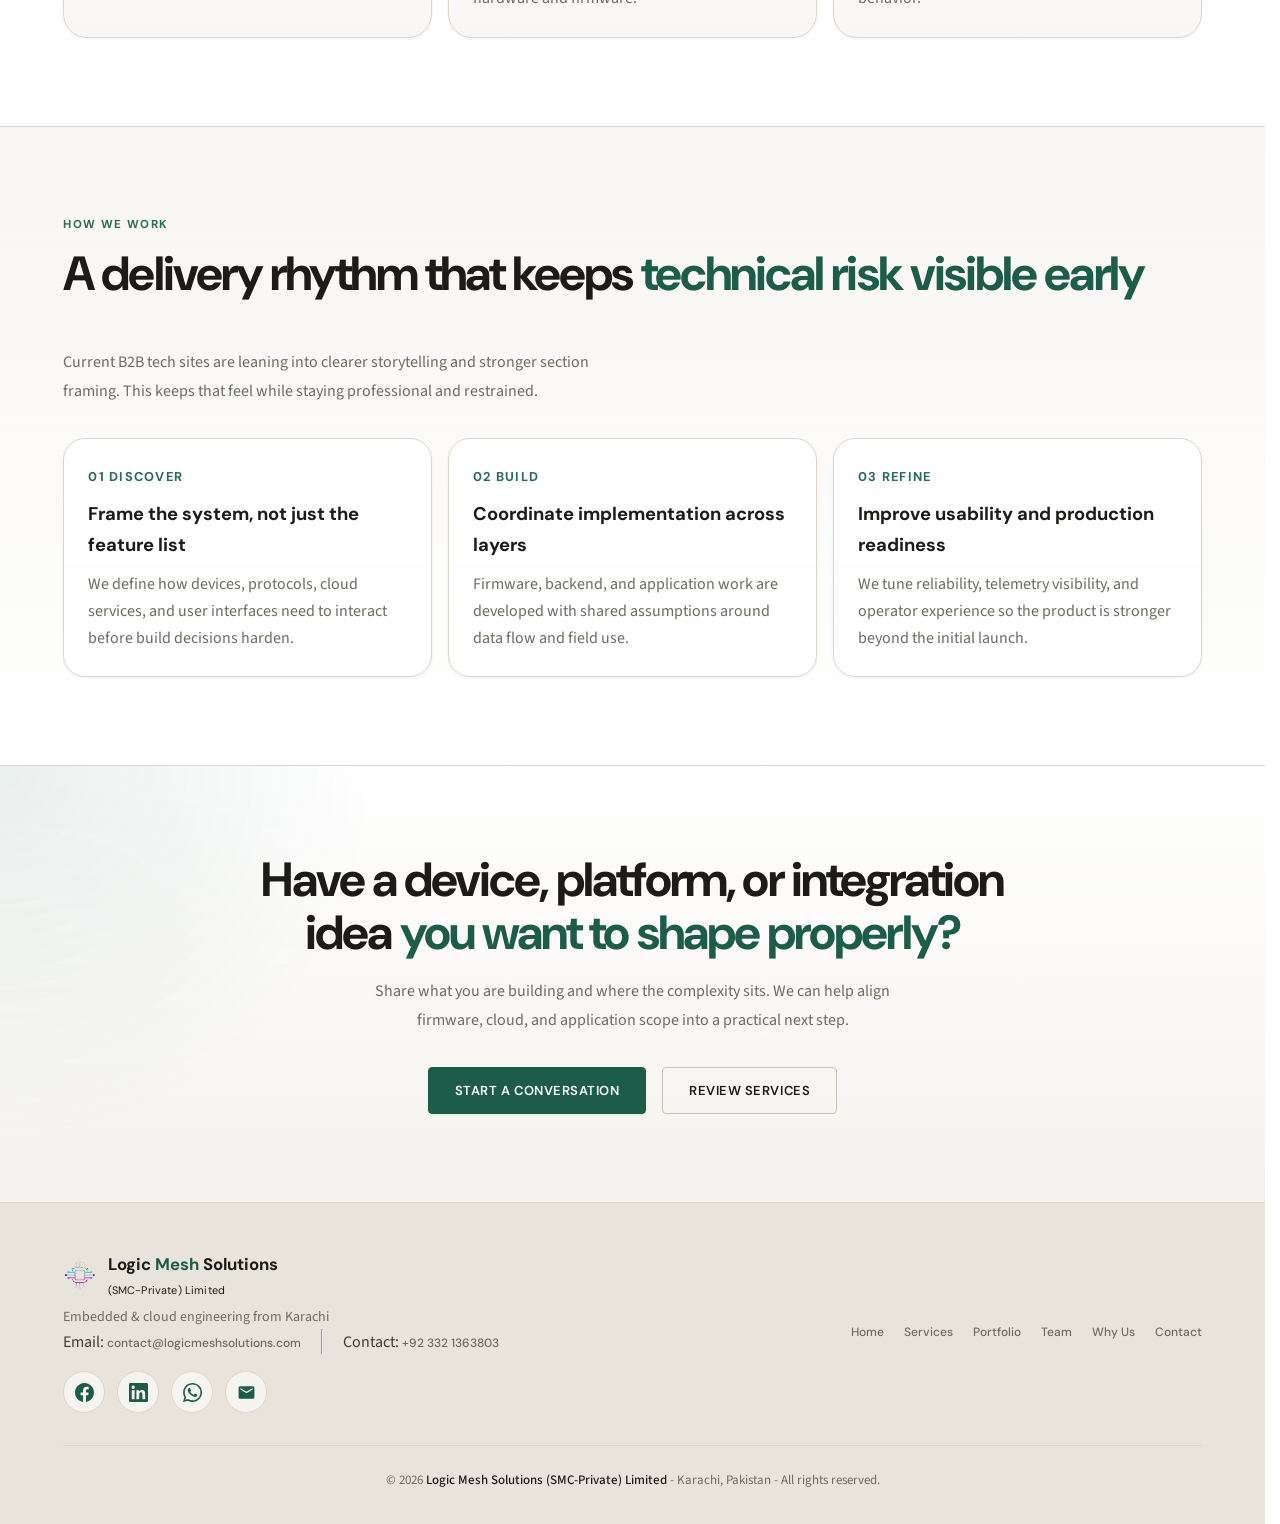
==== commit c77cff24: "Update company name to Logic Mesh Solutions (SMC-Private) Limited" ====
--- a/index.html
+++ b/index.html
@@ -4,7 +4,7 @@
 <head>
   <meta charset="UTF-8" />
   <meta name="viewport" content="width=device-width, initial-scale=1.0" />
-  <title>LogicMesh Solutions Home: IoT, AI, Embedded, ML, Web, App, Hardware and Firmware</title>
+  <title>Logic Mesh Solutions (SMC-Private) Limited Home: IoT, AI, Embedded, ML, Web, App, Hardware and Firmware</title>
   <link rel="icon" type="image/png" sizes="32x32" href="images/LogicMesh_Logo_icon.png">
   <link rel="icon" type="image/png" sizes="192x192" href="images/LogicMesh_Logo_icon.png">
   <link rel="apple-touch-icon" sizes="180x180" href="images/LogicMesh_Logo_icon.png">
@@ -1145,46 +1145,44 @@
 </head>
 
 <body class="splash-active" aria-busy="true">
-  <div class="splash-loader" id="splashLoader" role="status" aria-live="polite" aria-label="Loading LogicMesh Solutions">
+  <div class="splash-loader" id="splashLoader" role="status" aria-live="polite" aria-label="Loading Logic Mesh Solutions (SMC-Private) Limited">
     <div class="splash-loader__inner">
       <div class="splash-loader__mark" aria-hidden="true">
         <img class="splash-loader__logo" src="images/LogicMesh_Logo_icon.png" alt="" width="116" height="116">
       </div>
-      <div class="splash-loader__text">LogicMesh Solutions</div>
+      <div class="splash-loader__text">Logic Mesh Solutions (SMC-Private) Limited</div>
       <div class="splash-loader__progress" aria-hidden="true"><span></span></div>
     </div>
   </div>
   <div class="grid-bg"></div>
 
   <nav style="background-color: transparent;">
-    <a class="nav-logo" href="index" aria-label="LogicMesh Solutions home" style="display: inline-flex; align-items: center; gap: 0.65rem;">
-      <img src="images/LogicMesh_Logo_icon.png" alt="LogicMesh Solutions logo" width="38" height="38" style="display: block;">Logic<span>Mesh</span>
-    </a>
+    <a class="nav-logo" href="index" aria-label="Logic Mesh Solutions (SMC-Private) Limited home"><img src="images/LogicMesh_Logo_icon.png" alt="Logic Mesh Solutions (SMC-Private) Limited logo" width="38" height="38" style="display: block;"><span class="brand-wordmark">Logic <span>Mesh</span> Solutions <small class="brand-legal">(SMC-Private) Limited</small></span></a>
     <ul class="nav-links" id="navLinks">
       <li><a href="index" class="active">Home</a></li>
       <li><a href="services">Services</a></li>
       <li><a href="portfolio">Portfolio</a></li>
-      <li><a href="coming-soon">Team</a></li>
+      <li><a href="team">Team</a></li>
       <li><a href="why">Why Us</a></li>
       <li><a href="contact">Contact</a></li>
     </ul>
-    <div class="nav-socials" aria-label="LogicMesh social links">
-      <a class="social-icon" href="https://www.facebook.com/profile.php?id=61590743604416" target="_blank" rel="noopener noreferrer" aria-label="Visit LogicMesh Solutions on Facebook" title="Facebook">
+    <div class="nav-socials" aria-label="Logic Mesh Solutions (SMC-Private) Limited social links">
+      <a class="social-icon" href="https://www.facebook.com/profile.php?id=61590743604416" target="_blank" rel="noopener noreferrer" aria-label="Visit Logic Mesh Solutions (SMC-Private) Limited on Facebook" title="Facebook">
         <svg viewBox="0 0 24 24" aria-hidden="true">
           <path d="M24 12.07C24 5.4 18.63 0 12 0S0 5.4 0 12.07C0 18.1 4.39 23.1 10.13 24v-8.44H7.08v-3.49h3.05V9.41c0-3.02 1.79-4.69 4.53-4.69 1.31 0 2.68.24 2.68.24v2.96h-1.51c-1.49 0-1.96.93-1.96 1.88v2.27h3.33l-.53 3.49h-2.8V24C19.61 23.1 24 18.1 24 12.07z"/>
         </svg>
       </a>
-      <a class="social-icon" href="https://www.linkedin.com/company/logic-mesh-network/" target="_blank" rel="noopener noreferrer" aria-label="Visit LogicMesh Solutions on LinkedIn" title="LinkedIn">
+      <a class="social-icon" href="https://www.linkedin.com/company/logic-mesh-network/" target="_blank" rel="noopener noreferrer" aria-label="Visit Logic Mesh Solutions (SMC-Private) Limited on LinkedIn" title="LinkedIn">
         <svg viewBox="0 0 24 24" aria-hidden="true">
           <path d="M20.45 20.45h-3.56v-5.58c0-1.33-.03-3.04-1.85-3.04-1.85 0-2.14 1.45-2.14 2.94v5.68H9.34V9h3.42v1.56h.05c.48-.9 1.64-1.85 3.37-1.85 3.6 0 4.27 2.37 4.27 5.46v6.28zM5.32 7.43a2.06 2.06 0 1 1 0-4.12 2.06 2.06 0 0 1 0 4.12zM7.1 20.45H3.54V9H7.1v11.45zM22.23 0H1.77C.79 0 0 .77 0 1.72v20.56C0 23.23.79 24 1.77 24h20.46c.98 0 1.77-.77 1.77-1.72V1.72C24 .77 23.21 0 22.23 0z"/>
         </svg>
       </a>
-      <a class="social-icon" href="https://wa.me/923321363803" target="_blank" rel="noopener noreferrer" aria-label="Contact LogicMesh Solutions on WhatsApp" title="WhatsApp">
+      <a class="social-icon" href="https://wa.me/923321363803" target="_blank" rel="noopener noreferrer" aria-label="Contact Logic Mesh Solutions (SMC-Private) Limited on WhatsApp" title="WhatsApp">
         <svg viewBox="0 0 24 24" aria-hidden="true">
           <path d="M20.52 3.48A11.86 11.86 0 0 0 12.08 0C5.5 0 .15 5.35.15 11.93c0 2.1.55 4.16 1.6 5.97L0 24l6.25-1.64a11.92 11.92 0 0 0 5.83 1.49h.01c6.58 0 11.93-5.35 11.93-11.93 0-3.18-1.24-6.18-3.5-8.44zM12.09 21.83h-.01a9.9 9.9 0 0 1-5.04-1.38l-.36-.21-3.71.97.99-3.62-.23-.37a9.86 9.86 0 0 1-1.51-5.29c0-5.46 4.44-9.9 9.9-9.9 2.64 0 5.13 1.03 7 2.9a9.83 9.83 0 0 1 2.9 7c-.01 5.45-4.45 9.9-9.93 9.9zm5.43-7.41c-.3-.15-1.76-.87-2.03-.97-.27-.1-.47-.15-.67.15-.2.3-.77.97-.94 1.17-.17.2-.35.22-.65.08-.3-.15-1.26-.46-2.4-1.48a9.02 9.02 0 0 1-1.66-2.06c-.17-.3-.02-.46.13-.61.13-.13.3-.35.45-.52.15-.17.2-.3.3-.5.1-.2.05-.37-.02-.52-.08-.15-.67-1.61-.92-2.21-.24-.58-.49-.5-.67-.51l-.57-.01c-.2 0-.52.07-.79.37-.27.3-1.04 1.02-1.04 2.48s1.07 2.88 1.21 3.08c.15.2 2.1 3.2 5.08 4.49.71.31 1.26.49 1.69.63.71.23 1.36.2 1.87.12.57-.09 1.76-.72 2.01-1.41.25-.7.25-1.29.17-1.41-.07-.14-.27-.21-.56-.36z"/>
         </svg>
       </a>
-      <a class="social-icon" href="mailto:contact@logicmeshsolutions.com" aria-label="Email LogicMesh Solutions" title="Email">
+      <a class="social-icon" href="mailto:contact@logicmeshsolutions.com" aria-label="Email Logic Mesh Solutions (SMC-Private) Limited" title="Email">
         <svg viewBox="0 0 24 24" aria-hidden="true">
           <path d="M20 4H4C2.9 4 2 4.9 2 6v12c0 1.1.9 2 2 2h16c1.1 0 2-.9 2-2V6c0-1.1-.9-2-2-2zm-.4 4.25-7.07 4.42a1 1 0 0 1-1.06 0L4.4 8.25A.85.85 0 0 1 5.3 6.8L12 11l6.7-4.2a.85.85 0 1 1 .9 1.45z"/>
         </svg>
@@ -1211,7 +1209,7 @@
           <span class="accent">to Connected System</span>
         </h1>
         <p class="hero-sub">
-          LogicMesh helps teams ship IoT systems that actually hold together in the real world:
+          Logic Mesh Solutions (SMC-Private) Limited helps teams ship IoT systems that actually hold together in the real world:
           firmware, connectivity, dashboards, and mobile or web software designed as one delivery flow.
         </p>
 
@@ -1227,23 +1225,23 @@
           <a href="contact" class="btn-secondary light">Start a project</a>
         </div>
 
-        <div class="hero-socials" aria-label="LogicMesh social links">
-          <a class="social-icon" href="https://www.facebook.com/profile.php?id=61590743604416" target="_blank" rel="noopener noreferrer" aria-label="Visit LogicMesh Solutions on Facebook" title="Facebook">
+        <div class="hero-socials" aria-label="Logic Mesh Solutions (SMC-Private) Limited social links">
+          <a class="social-icon" href="https://www.facebook.com/profile.php?id=61590743604416" target="_blank" rel="noopener noreferrer" aria-label="Visit Logic Mesh Solutions (SMC-Private) Limited on Facebook" title="Facebook">
             <svg viewBox="0 0 24 24" aria-hidden="true">
               <path d="M24 12.07C24 5.4 18.63 0 12 0S0 5.4 0 12.07C0 18.1 4.39 23.1 10.13 24v-8.44H7.08v-3.49h3.05V9.41c0-3.02 1.79-4.69 4.53-4.69 1.31 0 2.68.24 2.68.24v2.96h-1.51c-1.49 0-1.96.93-1.96 1.88v2.27h3.33l-.53 3.49h-2.8V24C19.61 23.1 24 18.1 24 12.07z"/>
             </svg>
           </a>
-          <a class="social-icon" href="https://www.linkedin.com/company/logic-mesh-network/" target="_blank" rel="noopener noreferrer" aria-label="Visit LogicMesh Solutions on LinkedIn" title="LinkedIn">
+          <a class="social-icon" href="https://www.linkedin.com/company/logic-mesh-network/" target="_blank" rel="noopener noreferrer" aria-label="Visit Logic Mesh Solutions (SMC-Private) Limited on LinkedIn" title="LinkedIn">
             <svg viewBox="0 0 24 24" aria-hidden="true">
               <path d="M20.45 20.45h-3.56v-5.58c0-1.33-.03-3.04-1.85-3.04-1.85 0-2.14 1.45-2.14 2.94v5.68H9.34V9h3.42v1.56h.05c.48-.9 1.64-1.85 3.37-1.85 3.6 0 4.27 2.37 4.27 5.46v6.28zM5.32 7.43a2.06 2.06 0 1 1 0-4.12 2.06 2.06 0 0 1 0 4.12zM7.1 20.45H3.54V9H7.1v11.45zM22.23 0H1.77C.79 0 0 .77 0 1.72v20.56C0 23.23.79 24 1.77 24h20.46c.98 0 1.77-.77 1.77-1.72V1.72C24 .77 23.21 0 22.23 0z"/>
             </svg>
           </a>
-          <a class="social-icon" href="https://wa.me/923321363803" target="_blank" rel="noopener noreferrer" aria-label="Contact LogicMesh Solutions on WhatsApp" title="WhatsApp">
+          <a class="social-icon" href="https://wa.me/923321363803" target="_blank" rel="noopener noreferrer" aria-label="Contact Logic Mesh Solutions (SMC-Private) Limited on WhatsApp" title="WhatsApp">
             <svg viewBox="0 0 24 24" aria-hidden="true">
               <path d="M20.52 3.48A11.86 11.86 0 0 0 12.08 0C5.5 0 .15 5.35.15 11.93c0 2.1.55 4.16 1.6 5.97L0 24l6.25-1.64a11.92 11.92 0 0 0 5.83 1.49h.01c6.58 0 11.93-5.35 11.93-11.93 0-3.18-1.24-6.18-3.5-8.44zM12.09 21.83h-.01a9.9 9.9 0 0 1-5.04-1.38l-.36-.21-3.71.97.99-3.62-.23-.37a9.86 9.86 0 0 1-1.51-5.29c0-5.46 4.44-9.9 9.9-9.9 2.64 0 5.13 1.03 7 2.9a9.83 9.83 0 0 1 2.9 7c-.01 5.45-4.45 9.9-9.93 9.9zm5.43-7.41c-.3-.15-1.76-.87-2.03-.97-.27-.1-.47-.15-.67.15-.2.3-.77.97-.94 1.17-.17.2-.35.22-.65.08-.3-.15-1.26-.46-2.4-1.48a9.02 9.02 0 0 1-1.66-2.06c-.17-.3-.02-.46.13-.61.13-.13.3-.35.45-.52.15-.17.2-.3.3-.5.1-.2.05-.37-.02-.52-.08-.15-.67-1.61-.92-2.21-.24-.58-.49-.5-.67-.51l-.57-.01c-.2 0-.52.07-.79.37-.27.3-1.04 1.02-1.04 2.48s1.07 2.88 1.21 3.08c.15.2 2.1 3.2 5.08 4.49.71.31 1.26.49 1.69.63.71.23 1.36.2 1.87.12.57-.09 1.76-.72 2.01-1.41.25-.7.25-1.29.17-1.41-.07-.14-.27-.21-.56-.36z"/>
             </svg>
           </a>
-          <a class="social-icon" href="mailto:contact@logicmeshsolutions.com" aria-label="Email LogicMesh Solutions" title="Email">
+          <a class="social-icon" href="mailto:contact@logicmeshsolutions.com" aria-label="Email Logic Mesh Solutions (SMC-Private) Limited" title="Email">
             <svg viewBox="0 0 24 24" aria-hidden="true">
               <path d="M20 4H4C2.9 4 2 4.9 2 6v12c0 1.1.9 2 2 2h16c1.1 0 2-.9 2-2V6c0-1.1-.9-2-2-2zm-.4 4.25-7.07 4.42a1 1 0 0 1-1.06 0L4.4 8.25A.85.85 0 0 1 5.3 6.8L12 11l6.7-4.2a.85.85 0 1 1 .9 1.45z"/>
             </svg>
@@ -1363,7 +1361,7 @@
         <span class="intro-label">Why teams choose us</span>
         <h2 class="intro-heading">A practical partner for <span>connected systems that need to ship cleanly</span></h2>
         <p class="intro-body">
-          LogicMesh focuses on the messy middle that slows many product teams down: device communication,
+          Logic Mesh Solutions (SMC-Private) Limited focuses on the messy middle that slows many product teams down: device communication,
           backend coordination, data visibility, and the product interfaces that make everything usable.
           We work across those layers so the delivered system feels coherent rather than stitched together.
         </p>
@@ -1538,8 +1536,7 @@
     <div class="footer-inner">
       <div>
         <div class="footer-logo" style="display: inline-flex; align-items: center; gap: 0.65rem;">
-          <img src="images/LogicMesh_Logo_icon.png" alt="LogicMesh Solutions logo" width="34" height="34" style="display: block;">Logic<span>Mesh</span>
-          Solutions
+          <img src="images/LogicMesh_Logo_icon.png" alt="Logic Mesh Solutions (SMC-Private) Limited logo" width="34" height="34" style="display: block;"><div>Logic <span>Mesh</span> Solutions <small class="brand-legal">(SMC-Private) Limited</small></div>
         </div>
         <div class="footer-tagline">Embedded &amp; cloud engineering from Karachi</div>
 
@@ -1549,23 +1546,23 @@
           <div>Contact: <a href="tel:+923321363803">+92 332 1363803</a></div>
         </div>
 
-        <div class="footer-socials" aria-label="LogicMesh social links">
-          <a class="social-icon" href="https://www.facebook.com/profile.php?id=61590743604416" target="_blank" rel="noopener noreferrer" aria-label="Visit LogicMesh Solutions on Facebook" title="Facebook">
+        <div class="footer-socials" aria-label="Logic Mesh Solutions (SMC-Private) Limited social links">
+          <a class="social-icon" href="https://www.facebook.com/profile.php?id=61590743604416" target="_blank" rel="noopener noreferrer" aria-label="Visit Logic Mesh Solutions (SMC-Private) Limited on Facebook" title="Facebook">
             <svg viewBox="0 0 24 24" aria-hidden="true">
               <path d="M24 12.07C24 5.4 18.63 0 12 0S0 5.4 0 12.07C0 18.1 4.39 23.1 10.13 24v-8.44H7.08v-3.49h3.05V9.41c0-3.02 1.79-4.69 4.53-4.69 1.31 0 2.68.24 2.68.24v2.96h-1.51c-1.49 0-1.96.93-1.96 1.88v2.27h3.33l-.53 3.49h-2.8V24C19.61 23.1 24 18.1 24 12.07z"/>
             </svg>
           </a>
-          <a class="social-icon" href="https://www.linkedin.com/company/logic-mesh-network/" target="_blank" rel="noopener noreferrer" aria-label="Visit LogicMesh Solutions on LinkedIn" title="LinkedIn">
+          <a class="social-icon" href="https://www.linkedin.com/company/logic-mesh-network/" target="_blank" rel="noopener noreferrer" aria-label="Visit Logic Mesh Solutions (SMC-Private) Limited on LinkedIn" title="LinkedIn">
             <svg viewBox="0 0 24 24" aria-hidden="true">
               <path d="M20.45 20.45h-3.56v-5.58c0-1.33-.03-3.04-1.85-3.04-1.85 0-2.14 1.45-2.14 2.94v5.68H9.34V9h3.42v1.56h.05c.48-.9 1.64-1.85 3.37-1.85 3.6 0 4.27 2.37 4.27 5.46v6.28zM5.32 7.43a2.06 2.06 0 1 1 0-4.12 2.06 2.06 0 0 1 0 4.12zM7.1 20.45H3.54V9H7.1v11.45zM22.23 0H1.77C.79 0 0 .77 0 1.72v20.56C0 23.23.79 24 1.77 24h20.46c.98 0 1.77-.77 1.77-1.72V1.72C24 .77 23.21 0 22.23 0z"/>
             </svg>
           </a>
-          <a class="social-icon" href="https://wa.me/923321363803" target="_blank" rel="noopener noreferrer" aria-label="Contact LogicMesh Solutions on WhatsApp" title="WhatsApp">
+          <a class="social-icon" href="https://wa.me/923321363803" target="_blank" rel="noopener noreferrer" aria-label="Contact Logic Mesh Solutions (SMC-Private) Limited on WhatsApp" title="WhatsApp">
             <svg viewBox="0 0 24 24" aria-hidden="true">
               <path d="M20.52 3.48A11.86 11.86 0 0 0 12.08 0C5.5 0 .15 5.35.15 11.93c0 2.1.55 4.16 1.6 5.97L0 24l6.25-1.64a11.92 11.92 0 0 0 5.83 1.49h.01c6.58 0 11.93-5.35 11.93-11.93 0-3.18-1.24-6.18-3.5-8.44zM12.09 21.83h-.01a9.9 9.9 0 0 1-5.04-1.38l-.36-.21-3.71.97.99-3.62-.23-.37a9.86 9.86 0 0 1-1.51-5.29c0-5.46 4.44-9.9 9.9-9.9 2.64 0 5.13 1.03 7 2.9a9.83 9.83 0 0 1 2.9 7c-.01 5.45-4.45 9.9-9.93 9.9zm5.43-7.41c-.3-.15-1.76-.87-2.03-.97-.27-.1-.47-.15-.67.15-.2.3-.77.97-.94 1.17-.17.2-.35.22-.65.08-.3-.15-1.26-.46-2.4-1.48a9.02 9.02 0 0 1-1.66-2.06c-.17-.3-.02-.46.13-.61.13-.13.3-.35.45-.52.15-.17.2-.3.3-.5.1-.2.05-.37-.02-.52-.08-.15-.67-1.61-.92-2.21-.24-.58-.49-.5-.67-.51l-.57-.01c-.2 0-.52.07-.79.37-.27.3-1.04 1.02-1.04 2.48s1.07 2.88 1.21 3.08c.15.2 2.1 3.2 5.08 4.49.71.31 1.26.49 1.69.63.71.23 1.36.2 1.87.12.57-.09 1.76-.72 2.01-1.41.25-.7.25-1.29.17-1.41-.07-.14-.27-.21-.56-.36z"/>
             </svg>
           </a>
-          <a class="social-icon" href="mailto:contact@logicmeshsolutions.com" aria-label="Email LogicMesh Solutions" title="Email">
+          <a class="social-icon" href="mailto:contact@logicmeshsolutions.com" aria-label="Email Logic Mesh Solutions (SMC-Private) Limited" title="Email">
             <svg viewBox="0 0 24 24" aria-hidden="true">
               <path d="M20 4H4C2.9 4 2 4.9 2 6v12c0 1.1.9 2 2 2h16c1.1 0 2-.9 2-2V6c0-1.1-.9-2-2-2zm-.4 4.25-7.07 4.42a1 1 0 0 1-1.06 0L4.4 8.25A.85.85 0 0 1 5.3 6.8L12 11l6.7-4.2a.85.85 0 1 1 .9 1.45z"/>
             </svg>
@@ -1577,14 +1574,14 @@
         <a href="index">Home</a>
         <a href="services">Services</a>
         <a href="portfolio">Portfolio</a>
-        <a href="coming-soon">Team</a>
+        <a href="team">Team</a>
         <a href="why">Why Us</a>
         <a href="contact">Contact</a>
       </div>
     </div>
 
     <div class="footer-bottom">
-      <p>&copy; 2026 <span>LogicMesh Solutions</span> - Karachi, Pakistan - All rights reserved.</p>
+      <p>&copy; 2026 <span>Logic Mesh Solutions (SMC-Private) Limited</span> - Karachi, Pakistan - All rights reserved.</p>
     </div>
   </footer>
 
--- a/css/style.css
+++ b/css/style.css
@@ -181,6 +181,22 @@
 .nav-logo span {
   color: var(--accent);
 }
+
+/* Full company name, with the legal suffix on a readable second line. */
+.nav-logo { display:inline-flex;align-items:center;gap:.65rem;flex-shrink:0; }
+.nav-logo .brand-wordmark { color:var(--bg);line-height:1.2; }
+.brand-legal { display:block;font-size:.65em;font-weight:400;letter-spacing:.015em;line-height:1.5; }
+.nav-logo .brand-legal { color:var(--bg); }
+.footer-logo .brand-legal { margin-top:.2rem; }
+@media(max-width:1100px) and (min-width:769px) {
+  nav .nav-links { gap:.85rem; }
+  nav .nav-links a { font-size:.88rem; }
+  nav .nav-socials { display:none; }
+}
+@media(max-width:400px) {
+  .nav-logo { font-size:.95rem;gap:.4rem; }
+  .nav-logo img { width:30px;height:30px; }
+}
 .nav-links {
   display: flex;
   gap: 1.75rem;
@@ -216,6 +232,85 @@
 .nav-links a:hover::after,
 .nav-links a.active::after {
   transform: scaleX(1);
+}
+
+.nav-socials,
+.footer-socials {
+  display: flex;
+  align-items: center;
+  gap: 0.75rem;
+  flex-wrap: wrap;
+}
+
+.nav-socials {
+  gap: 0.45rem;
+  margin-left: 1rem;
+  margin-right: 1rem;
+  flex-wrap: nowrap;
+}
+
+.social-icon {
+  width: 42px;
+  height: 42px;
+  display: inline-grid;
+  place-items: center;
+  border-radius: 50%;
+  color: #ffffff;
+  background: rgba(255, 255, 255, 0.1);
+  border: 1px solid rgba(255, 255, 255, 0.18);
+  text-decoration: none;
+  backdrop-filter: blur(8px);
+  transition: transform 0.25s ease, background 0.25s ease, border-color 0.25s ease, color 0.25s ease;
+}
+
+.social-icon svg {
+  width: 19px;
+  height: 19px;
+  fill: currentColor;
+}
+
+.social-icon:hover {
+  transform: translateY(-3px);
+  color: #ffffff;
+  background: var(--accent);
+  border-color: var(--accent);
+}
+
+.nav-socials .social-icon {
+  width: 34px;
+  height: 34px;
+  color: rgba(255, 255, 255, 0.9);
+  background: rgba(255, 255, 255, 0.08);
+  border-color: rgba(255, 255, 255, 0.16);
+}
+
+.nav-socials .social-icon svg {
+  width: 15px;
+  height: 15px;
+}
+
+.nav-socials .social-icon:hover {
+  color: #ffffff;
+  background: var(--accent);
+  border-color: var(--accent);
+  transform: translateY(-2px);
+}
+
+.footer-socials {
+  margin-top: 1rem;
+}
+
+.footer-socials .social-icon {
+  color: var(--accent);
+  background: rgba(255, 255, 255, 0.62);
+  border-color: var(--border);
+  backdrop-filter: none;
+}
+
+.footer-socials .social-icon:hover {
+  color: #ffffff;
+  background: var(--accent);
+  border-color: var(--accent);
 }
 
 .hamburger {
@@ -585,6 +680,12 @@
 }
 
 /* ── MOBILE ── */
+@media (max-width: 920px) {
+  .nav-socials {
+    display: none;
+  }
+}
+
 @media (max-width: 768px) {
   .nav-links {
     display: none;
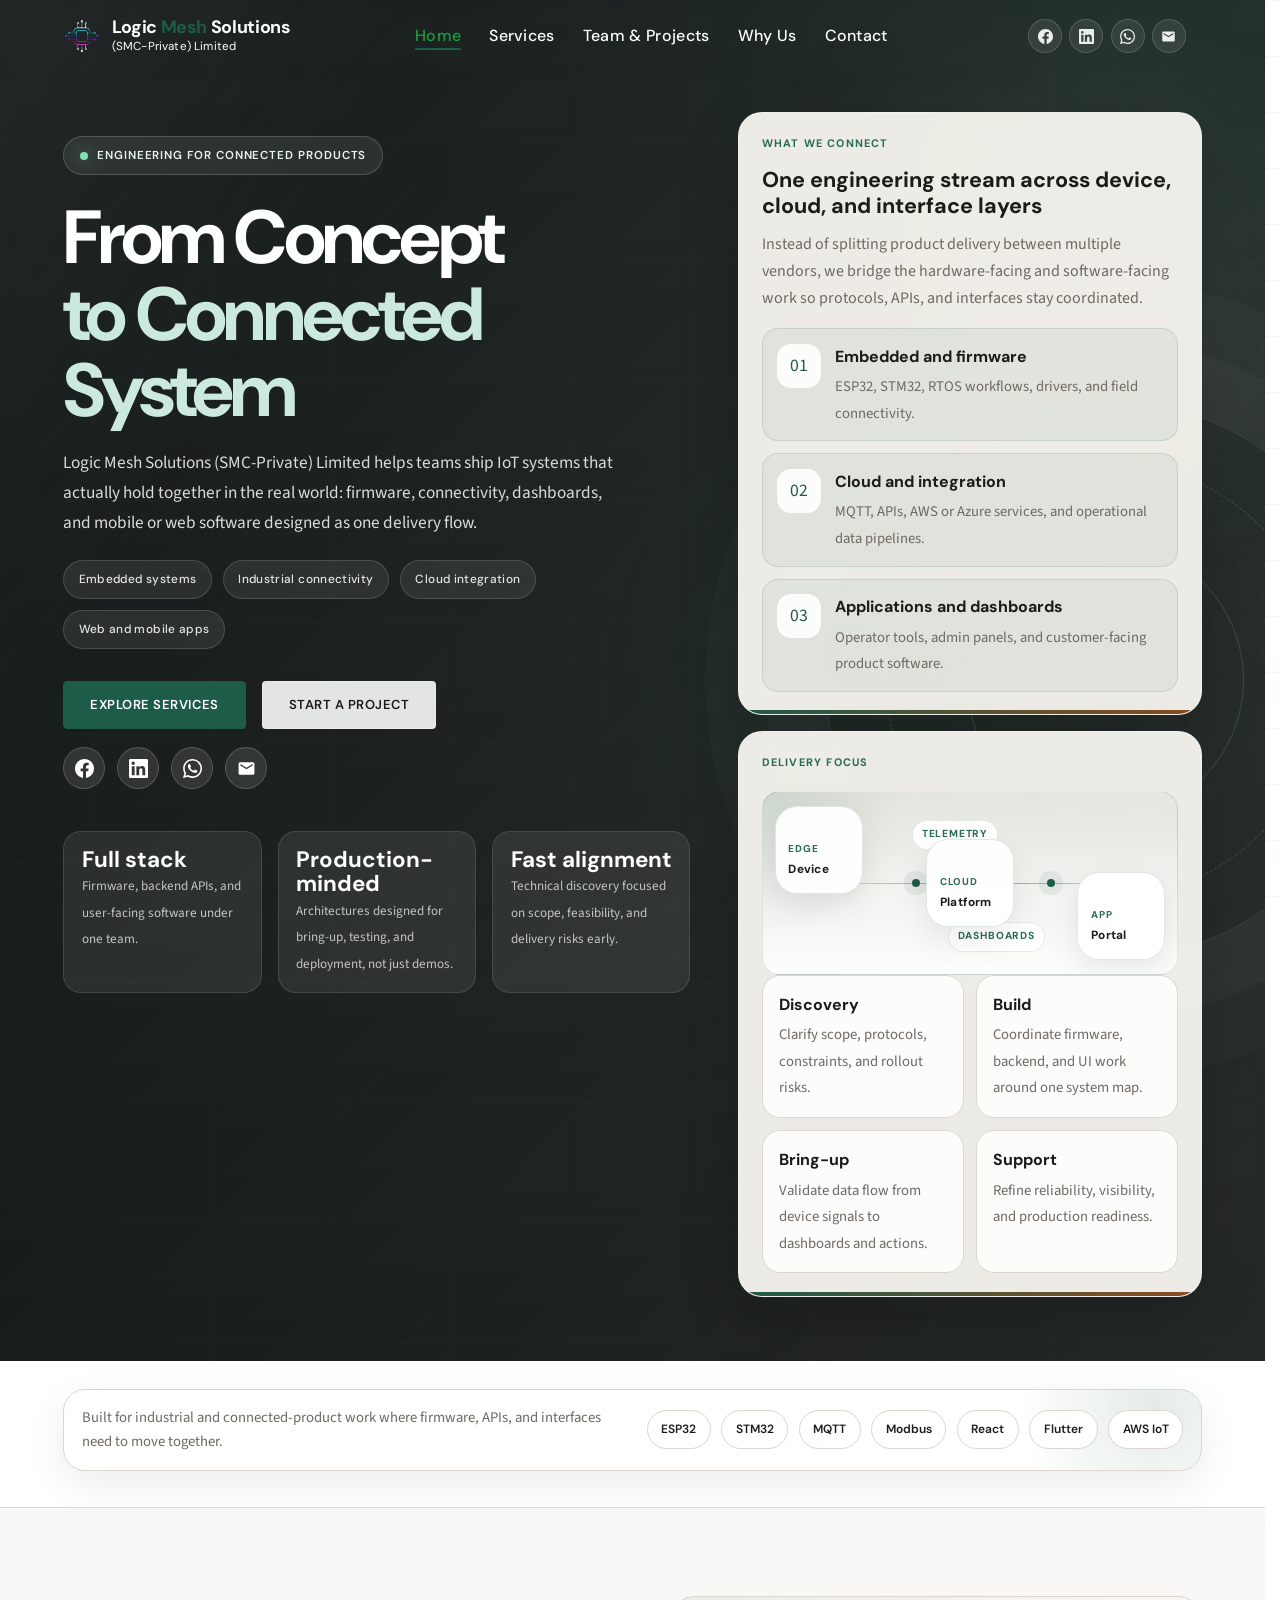
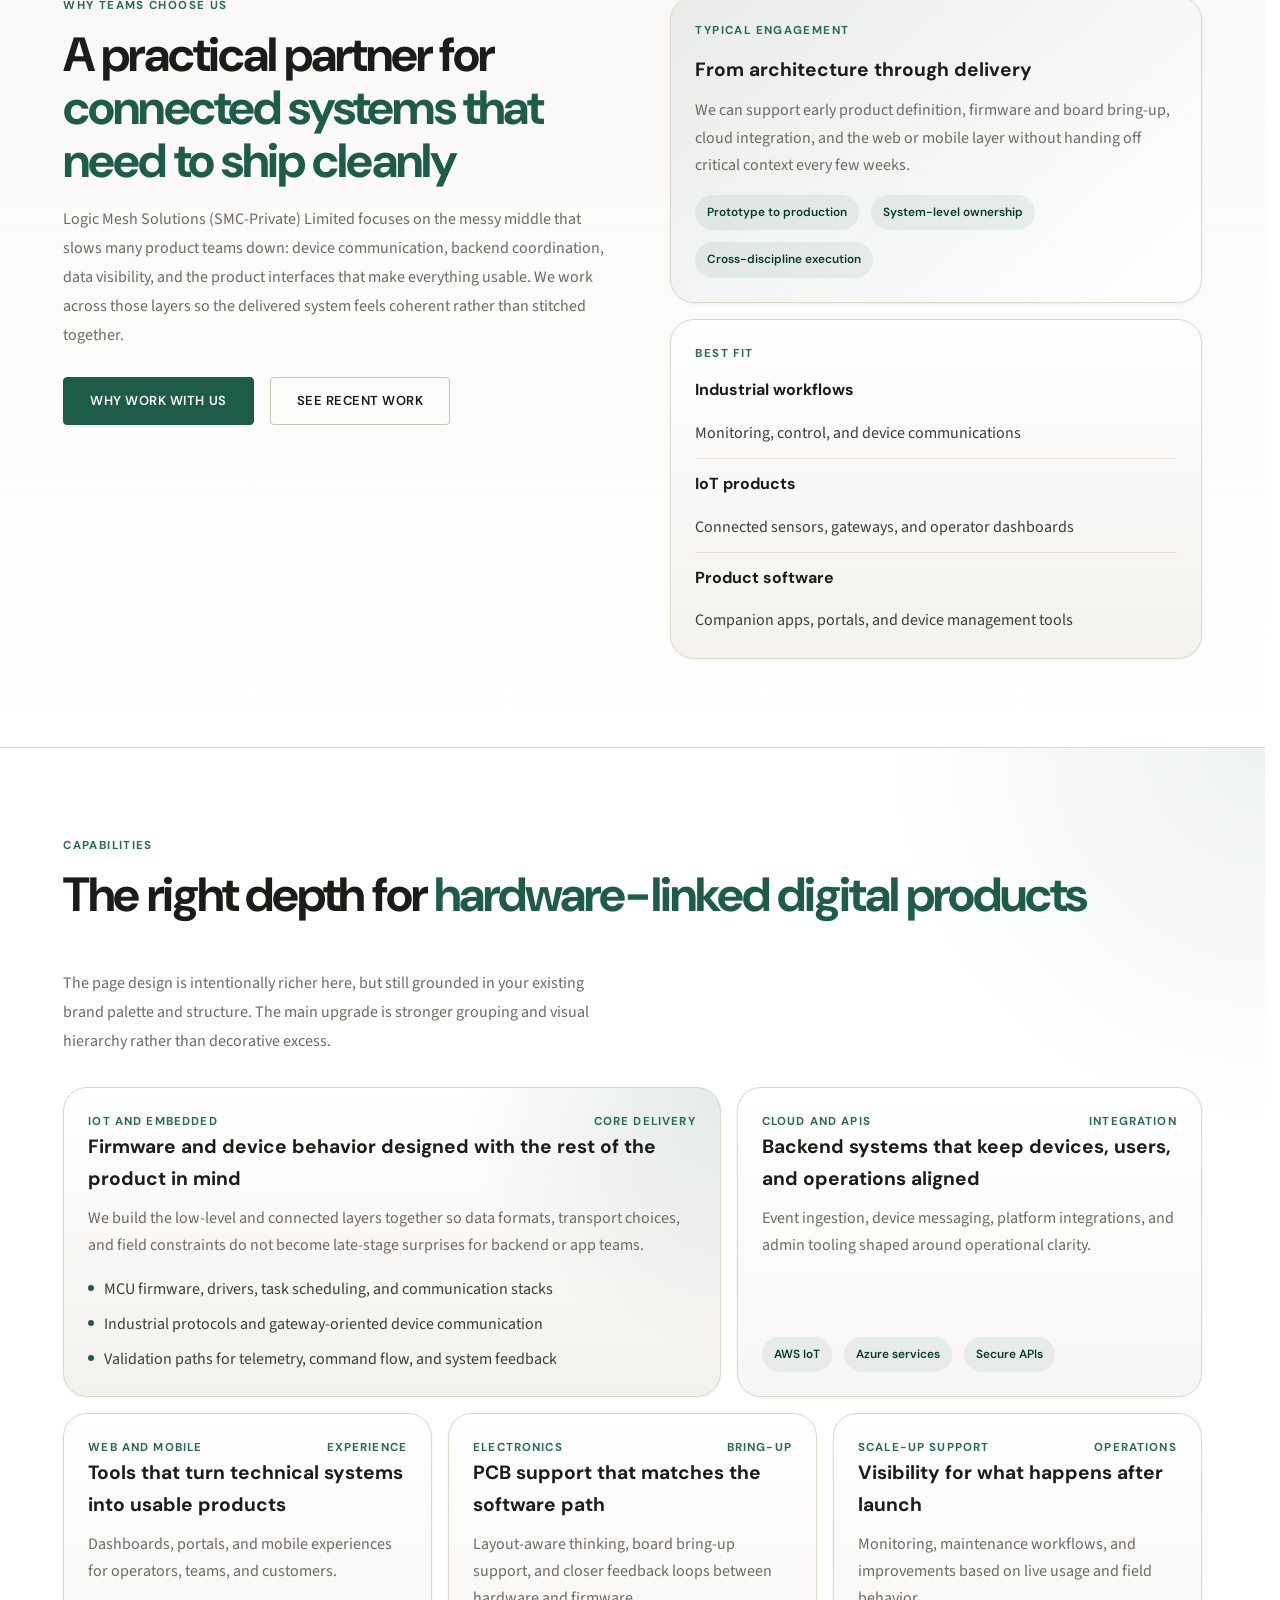
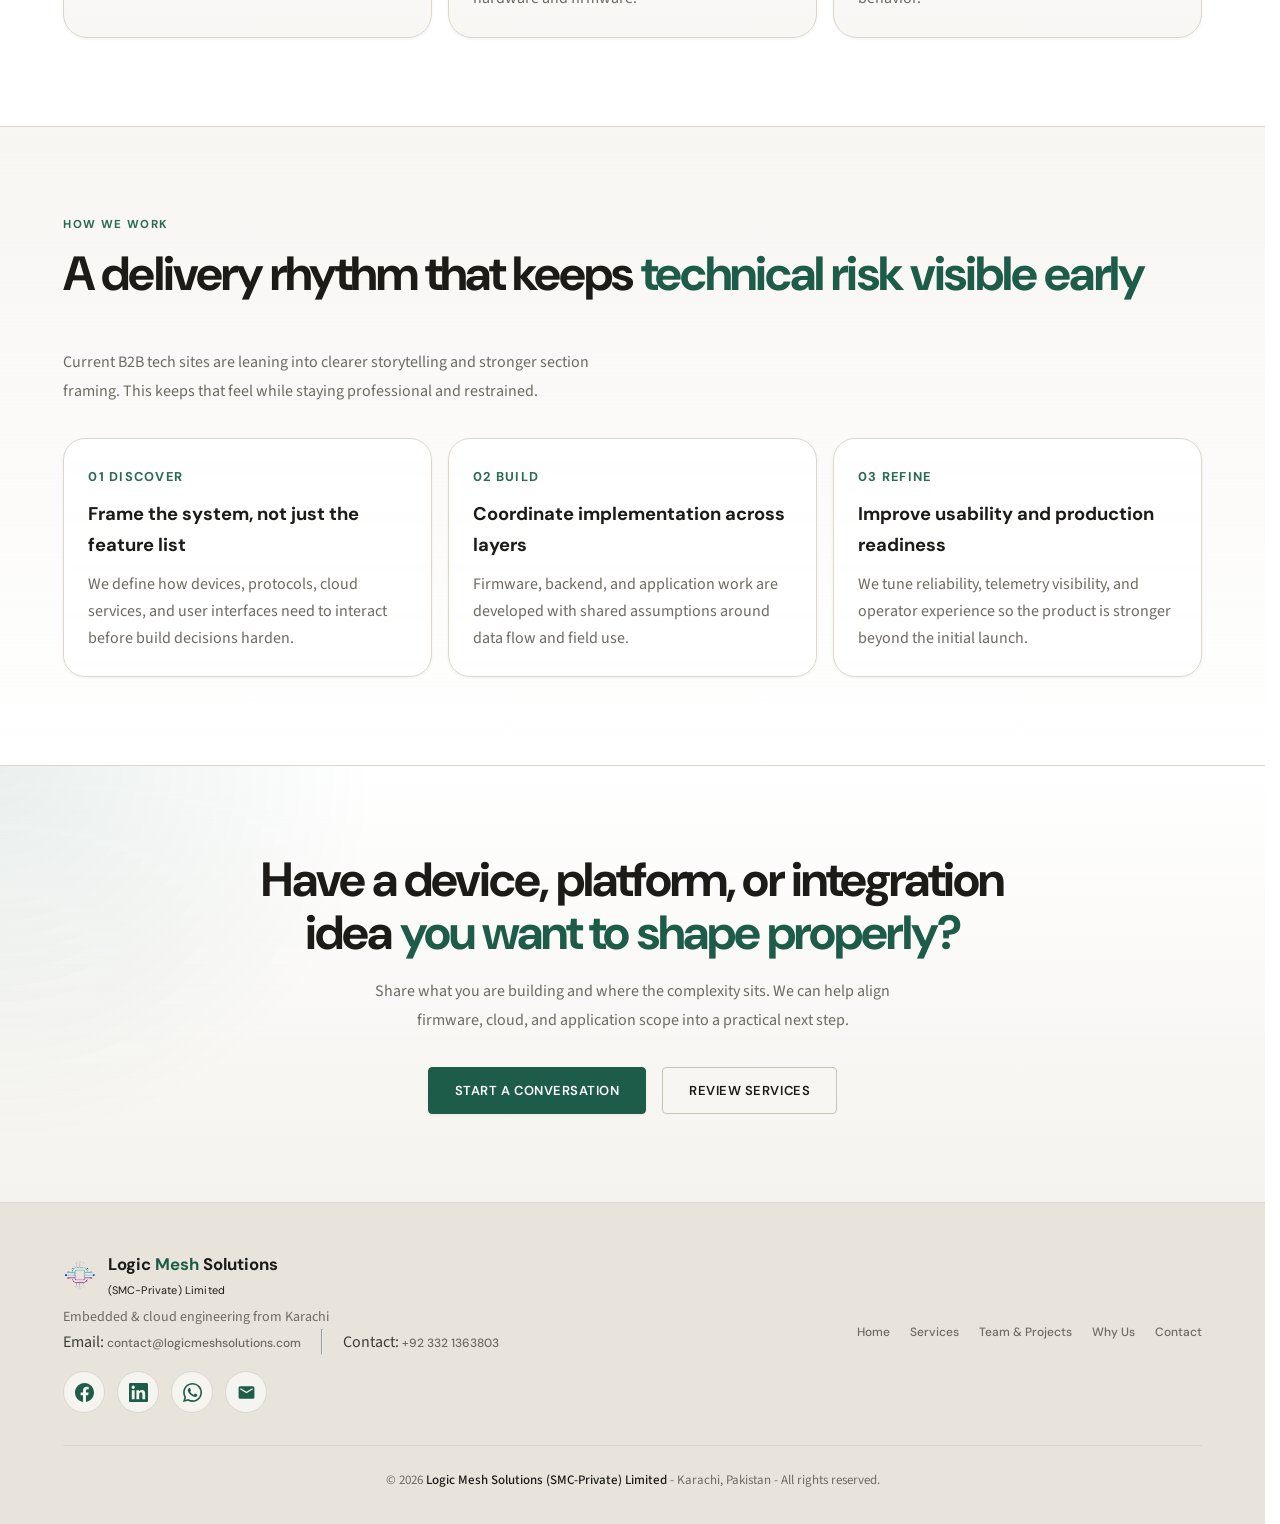
==== commit 1edfc66e: "Merged Portfolio page into Teams" ====
--- a/index.html
+++ b/index.html
@@ -1161,8 +1161,7 @@
     <ul class="nav-links" id="navLinks">
       <li><a href="index" class="active">Home</a></li>
       <li><a href="services">Services</a></li>
-      <li><a href="portfolio">Portfolio</a></li>
-      <li><a href="team">Team</a></li>
+      <li><a href="team">Team &amp; Projects</a></li>
       <li><a href="why">Why Us</a></li>
       <li><a href="contact">Contact</a></li>
     </ul>
@@ -1367,7 +1366,7 @@
         </p>
         <div class="intro-actions">
           <a href="why" class="btn-primary">Why work with us</a>
-          <a href="portfolio" class="btn-secondary" style="color: var(--heading);">See recent work</a>
+          <a href="team#projects" class="btn-secondary" style="color: var(--heading);">See recent work</a>
         </div>
       </div>
 
@@ -1573,8 +1572,7 @@
       <div class="footer-links">
         <a href="index">Home</a>
         <a href="services">Services</a>
-        <a href="portfolio">Portfolio</a>
-        <a href="team">Team</a>
+        <a href="team">Team &amp; Projects</a>
         <a href="why">Why Us</a>
         <a href="contact">Contact</a>
       </div>
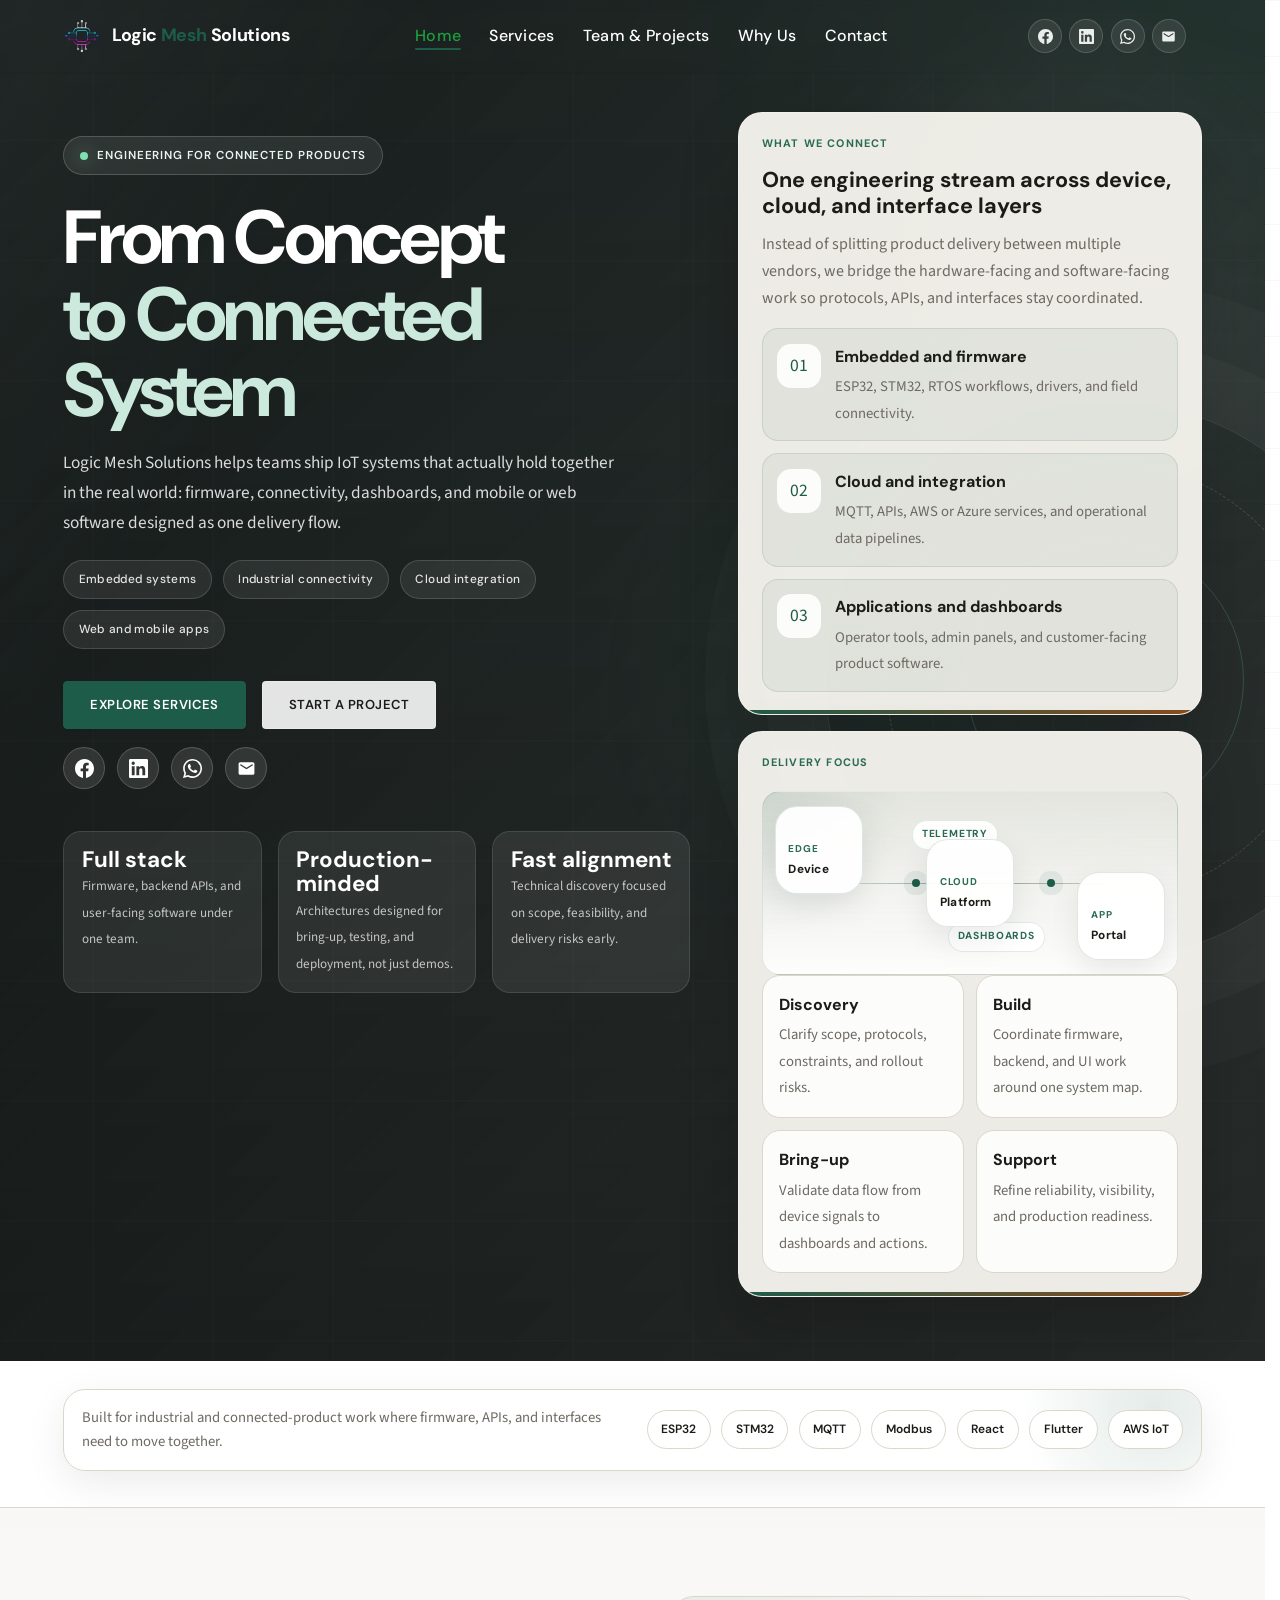
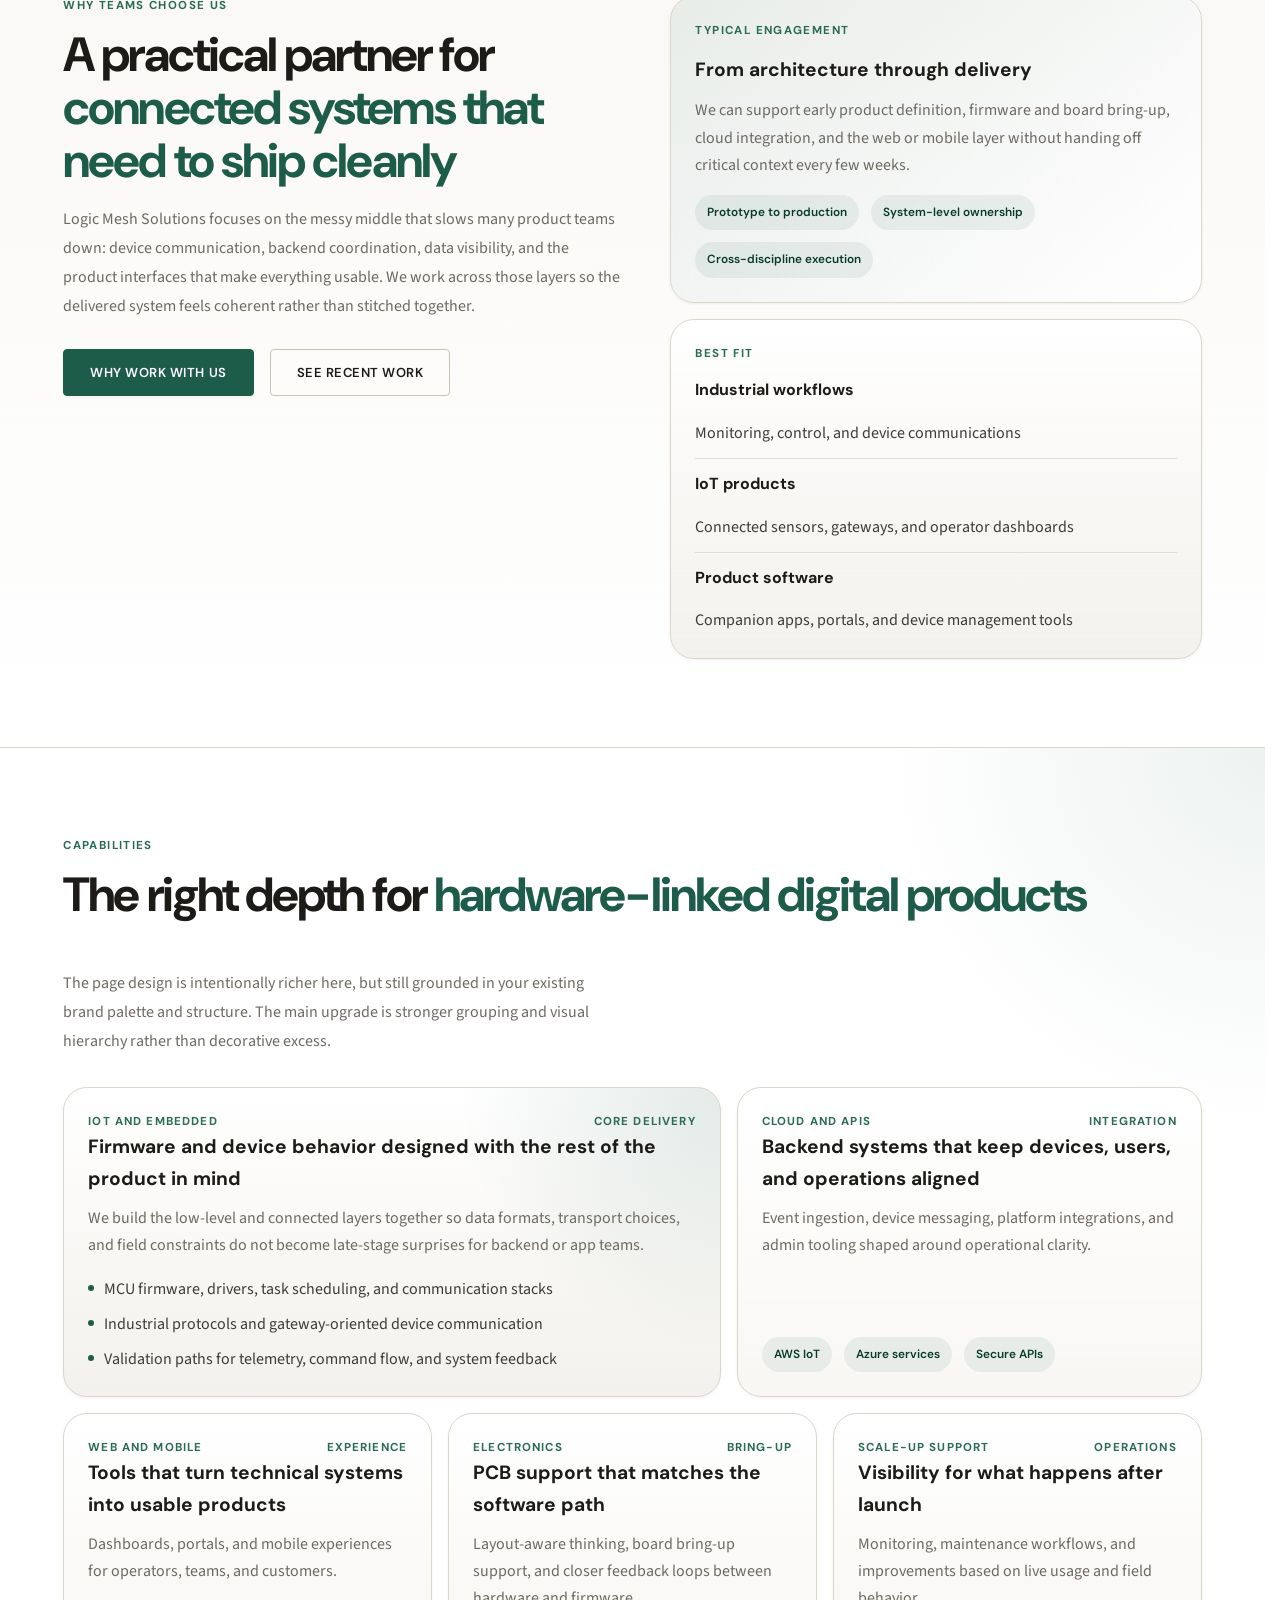
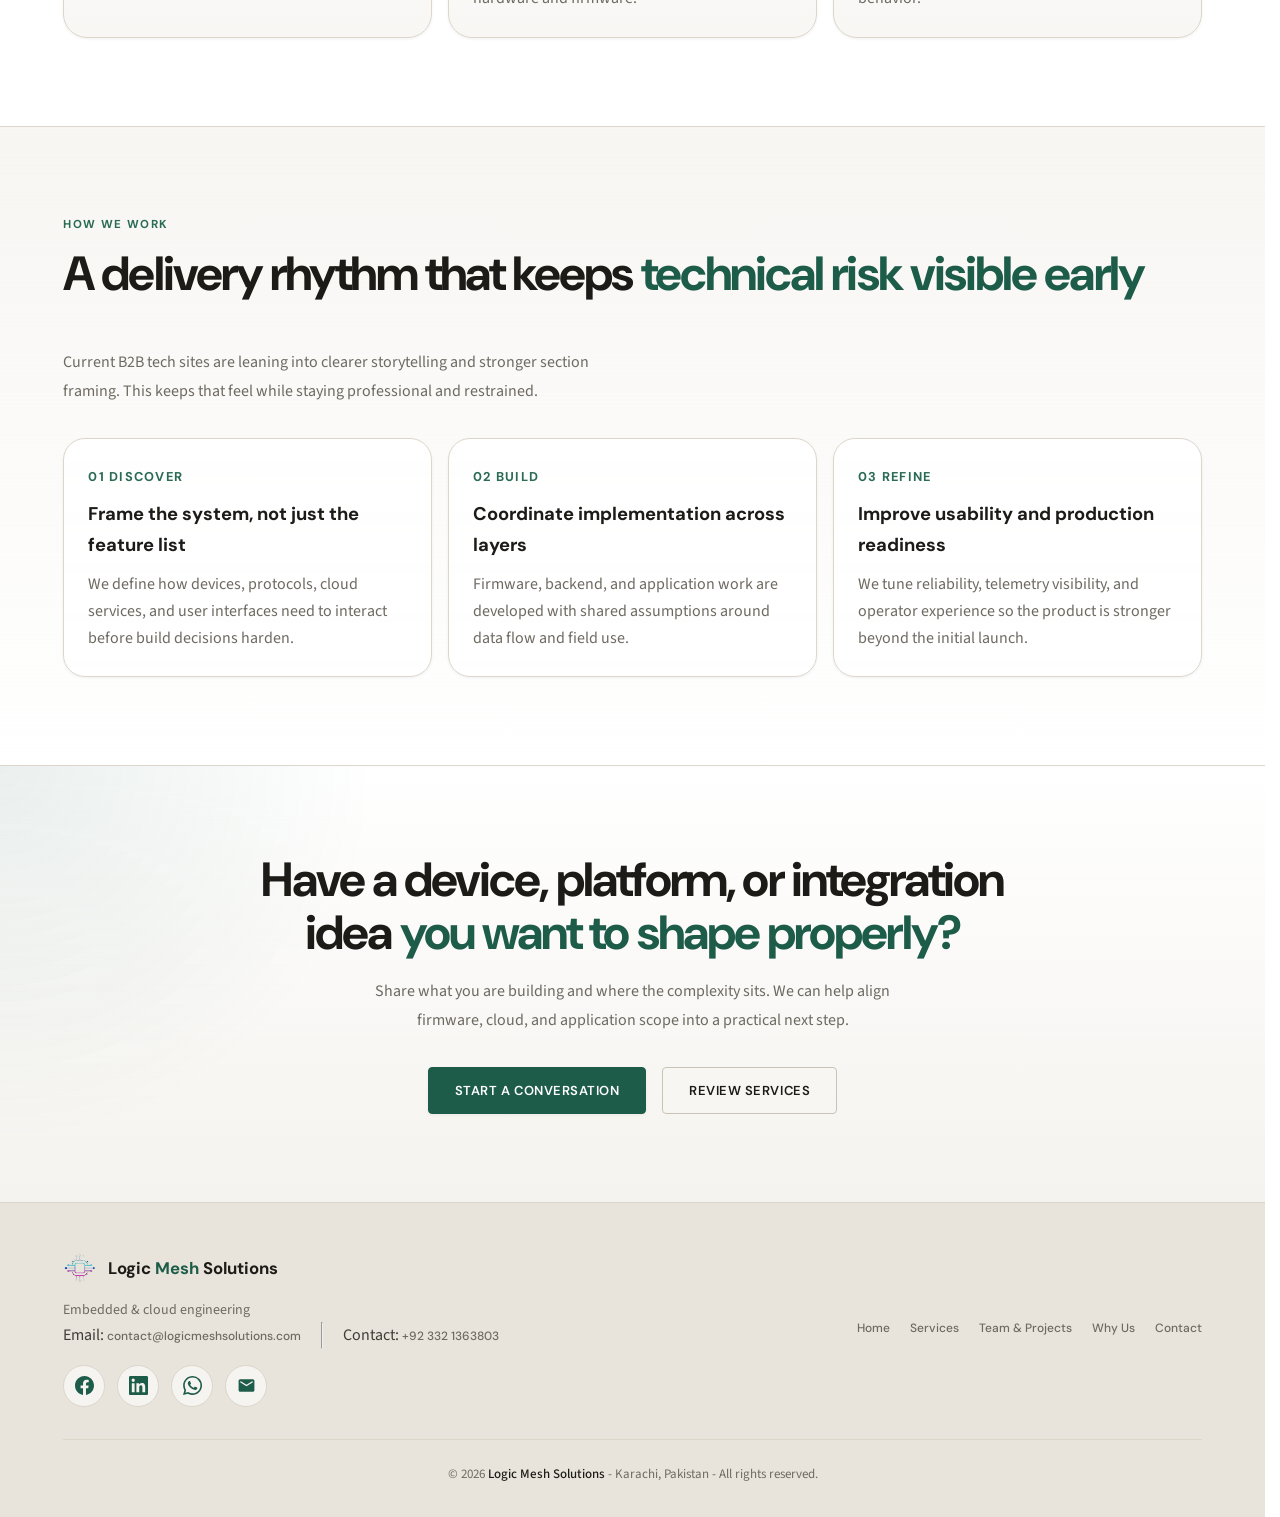
==== commit b9637625: "changed theme and modified content of Teams page" ====
--- a/index.html
+++ b/index.html
@@ -4,7 +4,7 @@
 <head>
   <meta charset="UTF-8" />
   <meta name="viewport" content="width=device-width, initial-scale=1.0" />
-  <title>Logic Mesh Solutions (SMC-Private) Limited Home: IoT, AI, Embedded, ML, Web, App, Hardware and Firmware</title>
+  <title>Logic Mesh Solutions Home: IoT, AI, Embedded, ML, Web, App, Hardware and Firmware</title>
   <link rel="icon" type="image/png" sizes="32x32" href="images/LogicMesh_Logo_icon.png">
   <link rel="icon" type="image/png" sizes="192x192" href="images/LogicMesh_Logo_icon.png">
   <link rel="apple-touch-icon" sizes="180x180" href="images/LogicMesh_Logo_icon.png">
@@ -1145,19 +1145,19 @@
 </head>
 
 <body class="splash-active" aria-busy="true">
-  <div class="splash-loader" id="splashLoader" role="status" aria-live="polite" aria-label="Loading Logic Mesh Solutions (SMC-Private) Limited">
+  <div class="splash-loader" id="splashLoader" role="status" aria-live="polite" aria-label="Loading Logic Mesh Solutions">
     <div class="splash-loader__inner">
       <div class="splash-loader__mark" aria-hidden="true">
         <img class="splash-loader__logo" src="images/LogicMesh_Logo_icon.png" alt="" width="116" height="116">
       </div>
-      <div class="splash-loader__text">Logic Mesh Solutions (SMC-Private) Limited</div>
+      <div class="splash-loader__text">Logic Mesh Solutions</div>
       <div class="splash-loader__progress" aria-hidden="true"><span></span></div>
     </div>
   </div>
   <div class="grid-bg"></div>
 
   <nav style="background-color: transparent;">
-    <a class="nav-logo" href="index" aria-label="Logic Mesh Solutions (SMC-Private) Limited home"><img src="images/LogicMesh_Logo_icon.png" alt="Logic Mesh Solutions (SMC-Private) Limited logo" width="38" height="38" style="display: block;"><span class="brand-wordmark">Logic <span>Mesh</span> Solutions <small class="brand-legal">(SMC-Private) Limited</small></span></a>
+    <a class="nav-logo" href="index" aria-label="Logic Mesh Solutions home"><img src="images/LogicMesh_Logo_icon.png" alt="Logic Mesh Solutions logo" width="38" height="38" style="display: block;"><span class="brand-wordmark">Logic <span>Mesh</span> Solutions</span></a>
     <ul class="nav-links" id="navLinks">
       <li><a href="index" class="active">Home</a></li>
       <li><a href="services">Services</a></li>
@@ -1165,23 +1165,23 @@
       <li><a href="why">Why Us</a></li>
       <li><a href="contact">Contact</a></li>
     </ul>
-    <div class="nav-socials" aria-label="Logic Mesh Solutions (SMC-Private) Limited social links">
-      <a class="social-icon" href="https://www.facebook.com/profile.php?id=61590743604416" target="_blank" rel="noopener noreferrer" aria-label="Visit Logic Mesh Solutions (SMC-Private) Limited on Facebook" title="Facebook">
+    <div class="nav-socials" aria-label="Logic Mesh Solutions social links">
+      <a class="social-icon" href="https://www.facebook.com/profile.php?id=61590743604416" target="_blank" rel="noopener noreferrer" aria-label="Visit Logic Mesh Solutions on Facebook" title="Facebook">
         <svg viewBox="0 0 24 24" aria-hidden="true">
           <path d="M24 12.07C24 5.4 18.63 0 12 0S0 5.4 0 12.07C0 18.1 4.39 23.1 10.13 24v-8.44H7.08v-3.49h3.05V9.41c0-3.02 1.79-4.69 4.53-4.69 1.31 0 2.68.24 2.68.24v2.96h-1.51c-1.49 0-1.96.93-1.96 1.88v2.27h3.33l-.53 3.49h-2.8V24C19.61 23.1 24 18.1 24 12.07z"/>
         </svg>
       </a>
-      <a class="social-icon" href="https://www.linkedin.com/company/logic-mesh-network/" target="_blank" rel="noopener noreferrer" aria-label="Visit Logic Mesh Solutions (SMC-Private) Limited on LinkedIn" title="LinkedIn">
+      <a class="social-icon" href="https://www.linkedin.com/company/logic-mesh-network/" target="_blank" rel="noopener noreferrer" aria-label="Visit Logic Mesh Solutions on LinkedIn" title="LinkedIn">
         <svg viewBox="0 0 24 24" aria-hidden="true">
           <path d="M20.45 20.45h-3.56v-5.58c0-1.33-.03-3.04-1.85-3.04-1.85 0-2.14 1.45-2.14 2.94v5.68H9.34V9h3.42v1.56h.05c.48-.9 1.64-1.85 3.37-1.85 3.6 0 4.27 2.37 4.27 5.46v6.28zM5.32 7.43a2.06 2.06 0 1 1 0-4.12 2.06 2.06 0 0 1 0 4.12zM7.1 20.45H3.54V9H7.1v11.45zM22.23 0H1.77C.79 0 0 .77 0 1.72v20.56C0 23.23.79 24 1.77 24h20.46c.98 0 1.77-.77 1.77-1.72V1.72C24 .77 23.21 0 22.23 0z"/>
         </svg>
       </a>
-      <a class="social-icon" href="https://wa.me/923321363803" target="_blank" rel="noopener noreferrer" aria-label="Contact Logic Mesh Solutions (SMC-Private) Limited on WhatsApp" title="WhatsApp">
+      <a class="social-icon" href="https://wa.me/923321363803" target="_blank" rel="noopener noreferrer" aria-label="Contact Logic Mesh Solutions on WhatsApp" title="WhatsApp">
         <svg viewBox="0 0 24 24" aria-hidden="true">
           <path d="M20.52 3.48A11.86 11.86 0 0 0 12.08 0C5.5 0 .15 5.35.15 11.93c0 2.1.55 4.16 1.6 5.97L0 24l6.25-1.64a11.92 11.92 0 0 0 5.83 1.49h.01c6.58 0 11.93-5.35 11.93-11.93 0-3.18-1.24-6.18-3.5-8.44zM12.09 21.83h-.01a9.9 9.9 0 0 1-5.04-1.38l-.36-.21-3.71.97.99-3.62-.23-.37a9.86 9.86 0 0 1-1.51-5.29c0-5.46 4.44-9.9 9.9-9.9 2.64 0 5.13 1.03 7 2.9a9.83 9.83 0 0 1 2.9 7c-.01 5.45-4.45 9.9-9.93 9.9zm5.43-7.41c-.3-.15-1.76-.87-2.03-.97-.27-.1-.47-.15-.67.15-.2.3-.77.97-.94 1.17-.17.2-.35.22-.65.08-.3-.15-1.26-.46-2.4-1.48a9.02 9.02 0 0 1-1.66-2.06c-.17-.3-.02-.46.13-.61.13-.13.3-.35.45-.52.15-.17.2-.3.3-.5.1-.2.05-.37-.02-.52-.08-.15-.67-1.61-.92-2.21-.24-.58-.49-.5-.67-.51l-.57-.01c-.2 0-.52.07-.79.37-.27.3-1.04 1.02-1.04 2.48s1.07 2.88 1.21 3.08c.15.2 2.1 3.2 5.08 4.49.71.31 1.26.49 1.69.63.71.23 1.36.2 1.87.12.57-.09 1.76-.72 2.01-1.41.25-.7.25-1.29.17-1.41-.07-.14-.27-.21-.56-.36z"/>
         </svg>
       </a>
-      <a class="social-icon" href="mailto:contact@logicmeshsolutions.com" aria-label="Email Logic Mesh Solutions (SMC-Private) Limited" title="Email">
+      <a class="social-icon" href="mailto:contact@logicmeshsolutions.com" aria-label="Email Logic Mesh Solutions" title="Email">
         <svg viewBox="0 0 24 24" aria-hidden="true">
           <path d="M20 4H4C2.9 4 2 4.9 2 6v12c0 1.1.9 2 2 2h16c1.1 0 2-.9 2-2V6c0-1.1-.9-2-2-2zm-.4 4.25-7.07 4.42a1 1 0 0 1-1.06 0L4.4 8.25A.85.85 0 0 1 5.3 6.8L12 11l6.7-4.2a.85.85 0 1 1 .9 1.45z"/>
         </svg>
@@ -1208,7 +1208,7 @@
           <span class="accent">to Connected System</span>
         </h1>
         <p class="hero-sub">
-          Logic Mesh Solutions (SMC-Private) Limited helps teams ship IoT systems that actually hold together in the real world:
+          Logic Mesh Solutions helps teams ship IoT systems that actually hold together in the real world:
           firmware, connectivity, dashboards, and mobile or web software designed as one delivery flow.
         </p>
 
@@ -1224,23 +1224,23 @@
           <a href="contact" class="btn-secondary light">Start a project</a>
         </div>
 
-        <div class="hero-socials" aria-label="Logic Mesh Solutions (SMC-Private) Limited social links">
-          <a class="social-icon" href="https://www.facebook.com/profile.php?id=61590743604416" target="_blank" rel="noopener noreferrer" aria-label="Visit Logic Mesh Solutions (SMC-Private) Limited on Facebook" title="Facebook">
+        <div class="hero-socials" aria-label="Logic Mesh Solutions social links">
+          <a class="social-icon" href="https://www.facebook.com/profile.php?id=61590743604416" target="_blank" rel="noopener noreferrer" aria-label="Visit Logic Mesh Solutions on Facebook" title="Facebook">
             <svg viewBox="0 0 24 24" aria-hidden="true">
               <path d="M24 12.07C24 5.4 18.63 0 12 0S0 5.4 0 12.07C0 18.1 4.39 23.1 10.13 24v-8.44H7.08v-3.49h3.05V9.41c0-3.02 1.79-4.69 4.53-4.69 1.31 0 2.68.24 2.68.24v2.96h-1.51c-1.49 0-1.96.93-1.96 1.88v2.27h3.33l-.53 3.49h-2.8V24C19.61 23.1 24 18.1 24 12.07z"/>
             </svg>
           </a>
-          <a class="social-icon" href="https://www.linkedin.com/company/logic-mesh-network/" target="_blank" rel="noopener noreferrer" aria-label="Visit Logic Mesh Solutions (SMC-Private) Limited on LinkedIn" title="LinkedIn">
+          <a class="social-icon" href="https://www.linkedin.com/company/logic-mesh-network/" target="_blank" rel="noopener noreferrer" aria-label="Visit Logic Mesh Solutions on LinkedIn" title="LinkedIn">
             <svg viewBox="0 0 24 24" aria-hidden="true">
               <path d="M20.45 20.45h-3.56v-5.58c0-1.33-.03-3.04-1.85-3.04-1.85 0-2.14 1.45-2.14 2.94v5.68H9.34V9h3.42v1.56h.05c.48-.9 1.64-1.85 3.37-1.85 3.6 0 4.27 2.37 4.27 5.46v6.28zM5.32 7.43a2.06 2.06 0 1 1 0-4.12 2.06 2.06 0 0 1 0 4.12zM7.1 20.45H3.54V9H7.1v11.45zM22.23 0H1.77C.79 0 0 .77 0 1.72v20.56C0 23.23.79 24 1.77 24h20.46c.98 0 1.77-.77 1.77-1.72V1.72C24 .77 23.21 0 22.23 0z"/>
             </svg>
           </a>
-          <a class="social-icon" href="https://wa.me/923321363803" target="_blank" rel="noopener noreferrer" aria-label="Contact Logic Mesh Solutions (SMC-Private) Limited on WhatsApp" title="WhatsApp">
+          <a class="social-icon" href="https://wa.me/923321363803" target="_blank" rel="noopener noreferrer" aria-label="Contact Logic Mesh Solutions on WhatsApp" title="WhatsApp">
             <svg viewBox="0 0 24 24" aria-hidden="true">
               <path d="M20.52 3.48A11.86 11.86 0 0 0 12.08 0C5.5 0 .15 5.35.15 11.93c0 2.1.55 4.16 1.6 5.97L0 24l6.25-1.64a11.92 11.92 0 0 0 5.83 1.49h.01c6.58 0 11.93-5.35 11.93-11.93 0-3.18-1.24-6.18-3.5-8.44zM12.09 21.83h-.01a9.9 9.9 0 0 1-5.04-1.38l-.36-.21-3.71.97.99-3.62-.23-.37a9.86 9.86 0 0 1-1.51-5.29c0-5.46 4.44-9.9 9.9-9.9 2.64 0 5.13 1.03 7 2.9a9.83 9.83 0 0 1 2.9 7c-.01 5.45-4.45 9.9-9.93 9.9zm5.43-7.41c-.3-.15-1.76-.87-2.03-.97-.27-.1-.47-.15-.67.15-.2.3-.77.97-.94 1.17-.17.2-.35.22-.65.08-.3-.15-1.26-.46-2.4-1.48a9.02 9.02 0 0 1-1.66-2.06c-.17-.3-.02-.46.13-.61.13-.13.3-.35.45-.52.15-.17.2-.3.3-.5.1-.2.05-.37-.02-.52-.08-.15-.67-1.61-.92-2.21-.24-.58-.49-.5-.67-.51l-.57-.01c-.2 0-.52.07-.79.37-.27.3-1.04 1.02-1.04 2.48s1.07 2.88 1.21 3.08c.15.2 2.1 3.2 5.08 4.49.71.31 1.26.49 1.69.63.71.23 1.36.2 1.87.12.57-.09 1.76-.72 2.01-1.41.25-.7.25-1.29.17-1.41-.07-.14-.27-.21-.56-.36z"/>
             </svg>
           </a>
-          <a class="social-icon" href="mailto:contact@logicmeshsolutions.com" aria-label="Email Logic Mesh Solutions (SMC-Private) Limited" title="Email">
+          <a class="social-icon" href="mailto:contact@logicmeshsolutions.com" aria-label="Email Logic Mesh Solutions" title="Email">
             <svg viewBox="0 0 24 24" aria-hidden="true">
               <path d="M20 4H4C2.9 4 2 4.9 2 6v12c0 1.1.9 2 2 2h16c1.1 0 2-.9 2-2V6c0-1.1-.9-2-2-2zm-.4 4.25-7.07 4.42a1 1 0 0 1-1.06 0L4.4 8.25A.85.85 0 0 1 5.3 6.8L12 11l6.7-4.2a.85.85 0 1 1 .9 1.45z"/>
             </svg>
@@ -1360,7 +1360,7 @@
         <span class="intro-label">Why teams choose us</span>
         <h2 class="intro-heading">A practical partner for <span>connected systems that need to ship cleanly</span></h2>
         <p class="intro-body">
-          Logic Mesh Solutions (SMC-Private) Limited focuses on the messy middle that slows many product teams down: device communication,
+          Logic Mesh Solutions focuses on the messy middle that slows many product teams down: device communication,
           backend coordination, data visibility, and the product interfaces that make everything usable.
           We work across those layers so the delivered system feels coherent rather than stitched together.
         </p>
@@ -1535,9 +1535,9 @@
     <div class="footer-inner">
       <div>
         <div class="footer-logo" style="display: inline-flex; align-items: center; gap: 0.65rem;">
-          <img src="images/LogicMesh_Logo_icon.png" alt="Logic Mesh Solutions (SMC-Private) Limited logo" width="34" height="34" style="display: block;"><div>Logic <span>Mesh</span> Solutions <small class="brand-legal">(SMC-Private) Limited</small></div>
+          <img src="images/LogicMesh_Logo_icon.png" alt="Logic Mesh Solutions logo" width="34" height="34" style="display: block;"><div>Logic <span>Mesh</span> Solutions</div>
         </div>
-        <div class="footer-tagline">Embedded &amp; cloud engineering from Karachi</div>
+        <div class="footer-tagline">Embedded &amp; cloud engineering</div>
 
         <div class="footer-links">
           <div>Email: <a href="mailto:contact@logicmeshsolutions.com">contact@logicmeshsolutions.com</a></div>
@@ -1545,23 +1545,23 @@
           <div>Contact: <a href="tel:+923321363803">+92 332 1363803</a></div>
         </div>
 
-        <div class="footer-socials" aria-label="Logic Mesh Solutions (SMC-Private) Limited social links">
-          <a class="social-icon" href="https://www.facebook.com/profile.php?id=61590743604416" target="_blank" rel="noopener noreferrer" aria-label="Visit Logic Mesh Solutions (SMC-Private) Limited on Facebook" title="Facebook">
+        <div class="footer-socials" aria-label="Logic Mesh Solutions social links">
+          <a class="social-icon" href="https://www.facebook.com/profile.php?id=61590743604416" target="_blank" rel="noopener noreferrer" aria-label="Visit Logic Mesh Solutions on Facebook" title="Facebook">
             <svg viewBox="0 0 24 24" aria-hidden="true">
               <path d="M24 12.07C24 5.4 18.63 0 12 0S0 5.4 0 12.07C0 18.1 4.39 23.1 10.13 24v-8.44H7.08v-3.49h3.05V9.41c0-3.02 1.79-4.69 4.53-4.69 1.31 0 2.68.24 2.68.24v2.96h-1.51c-1.49 0-1.96.93-1.96 1.88v2.27h3.33l-.53 3.49h-2.8V24C19.61 23.1 24 18.1 24 12.07z"/>
             </svg>
           </a>
-          <a class="social-icon" href="https://www.linkedin.com/company/logic-mesh-network/" target="_blank" rel="noopener noreferrer" aria-label="Visit Logic Mesh Solutions (SMC-Private) Limited on LinkedIn" title="LinkedIn">
+          <a class="social-icon" href="https://www.linkedin.com/company/logic-mesh-network/" target="_blank" rel="noopener noreferrer" aria-label="Visit Logic Mesh Solutions on LinkedIn" title="LinkedIn">
             <svg viewBox="0 0 24 24" aria-hidden="true">
               <path d="M20.45 20.45h-3.56v-5.58c0-1.33-.03-3.04-1.85-3.04-1.85 0-2.14 1.45-2.14 2.94v5.68H9.34V9h3.42v1.56h.05c.48-.9 1.64-1.85 3.37-1.85 3.6 0 4.27 2.37 4.27 5.46v6.28zM5.32 7.43a2.06 2.06 0 1 1 0-4.12 2.06 2.06 0 0 1 0 4.12zM7.1 20.45H3.54V9H7.1v11.45zM22.23 0H1.77C.79 0 0 .77 0 1.72v20.56C0 23.23.79 24 1.77 24h20.46c.98 0 1.77-.77 1.77-1.72V1.72C24 .77 23.21 0 22.23 0z"/>
             </svg>
           </a>
-          <a class="social-icon" href="https://wa.me/923321363803" target="_blank" rel="noopener noreferrer" aria-label="Contact Logic Mesh Solutions (SMC-Private) Limited on WhatsApp" title="WhatsApp">
+          <a class="social-icon" href="https://wa.me/923321363803" target="_blank" rel="noopener noreferrer" aria-label="Contact Logic Mesh Solutions on WhatsApp" title="WhatsApp">
             <svg viewBox="0 0 24 24" aria-hidden="true">
               <path d="M20.52 3.48A11.86 11.86 0 0 0 12.08 0C5.5 0 .15 5.35.15 11.93c0 2.1.55 4.16 1.6 5.97L0 24l6.25-1.64a11.92 11.92 0 0 0 5.83 1.49h.01c6.58 0 11.93-5.35 11.93-11.93 0-3.18-1.24-6.18-3.5-8.44zM12.09 21.83h-.01a9.9 9.9 0 0 1-5.04-1.38l-.36-.21-3.71.97.99-3.62-.23-.37a9.86 9.86 0 0 1-1.51-5.29c0-5.46 4.44-9.9 9.9-9.9 2.64 0 5.13 1.03 7 2.9a9.83 9.83 0 0 1 2.9 7c-.01 5.45-4.45 9.9-9.93 9.9zm5.43-7.41c-.3-.15-1.76-.87-2.03-.97-.27-.1-.47-.15-.67.15-.2.3-.77.97-.94 1.17-.17.2-.35.22-.65.08-.3-.15-1.26-.46-2.4-1.48a9.02 9.02 0 0 1-1.66-2.06c-.17-.3-.02-.46.13-.61.13-.13.3-.35.45-.52.15-.17.2-.3.3-.5.1-.2.05-.37-.02-.52-.08-.15-.67-1.61-.92-2.21-.24-.58-.49-.5-.67-.51l-.57-.01c-.2 0-.52.07-.79.37-.27.3-1.04 1.02-1.04 2.48s1.07 2.88 1.21 3.08c.15.2 2.1 3.2 5.08 4.49.71.31 1.26.49 1.69.63.71.23 1.36.2 1.87.12.57-.09 1.76-.72 2.01-1.41.25-.7.25-1.29.17-1.41-.07-.14-.27-.21-.56-.36z"/>
             </svg>
           </a>
-          <a class="social-icon" href="mailto:contact@logicmeshsolutions.com" aria-label="Email Logic Mesh Solutions (SMC-Private) Limited" title="Email">
+          <a class="social-icon" href="mailto:contact@logicmeshsolutions.com" aria-label="Email Logic Mesh Solutions" title="Email">
             <svg viewBox="0 0 24 24" aria-hidden="true">
               <path d="M20 4H4C2.9 4 2 4.9 2 6v12c0 1.1.9 2 2 2h16c1.1 0 2-.9 2-2V6c0-1.1-.9-2-2-2zm-.4 4.25-7.07 4.42a1 1 0 0 1-1.06 0L4.4 8.25A.85.85 0 0 1 5.3 6.8L12 11l6.7-4.2a.85.85 0 1 1 .9 1.45z"/>
             </svg>
@@ -1579,7 +1579,7 @@
     </div>
 
     <div class="footer-bottom">
-      <p>&copy; 2026 <span>Logic Mesh Solutions (SMC-Private) Limited</span> - Karachi, Pakistan - All rights reserved.</p>
+      <p>&copy; 2026 <span>Logic Mesh Solutions</span> - Karachi, Pakistan - All rights reserved.</p>
     </div>
   </footer>
 
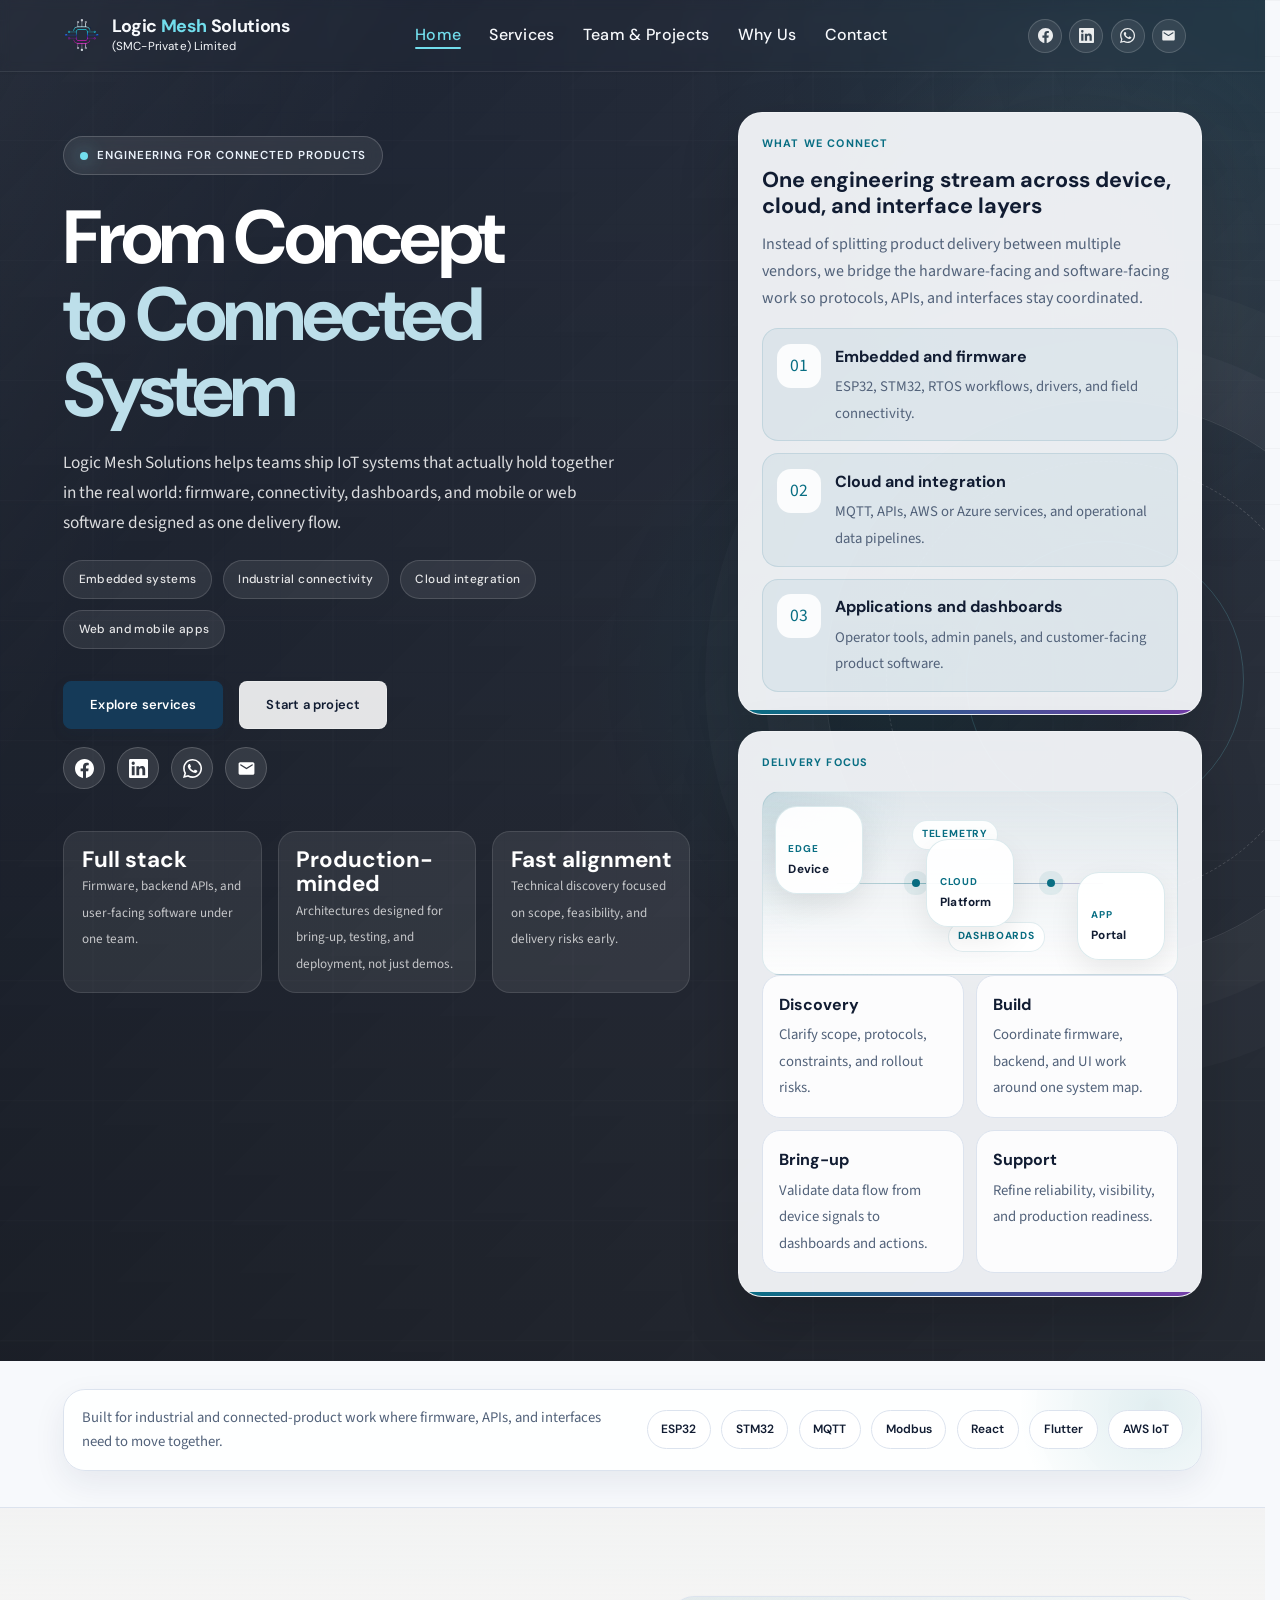
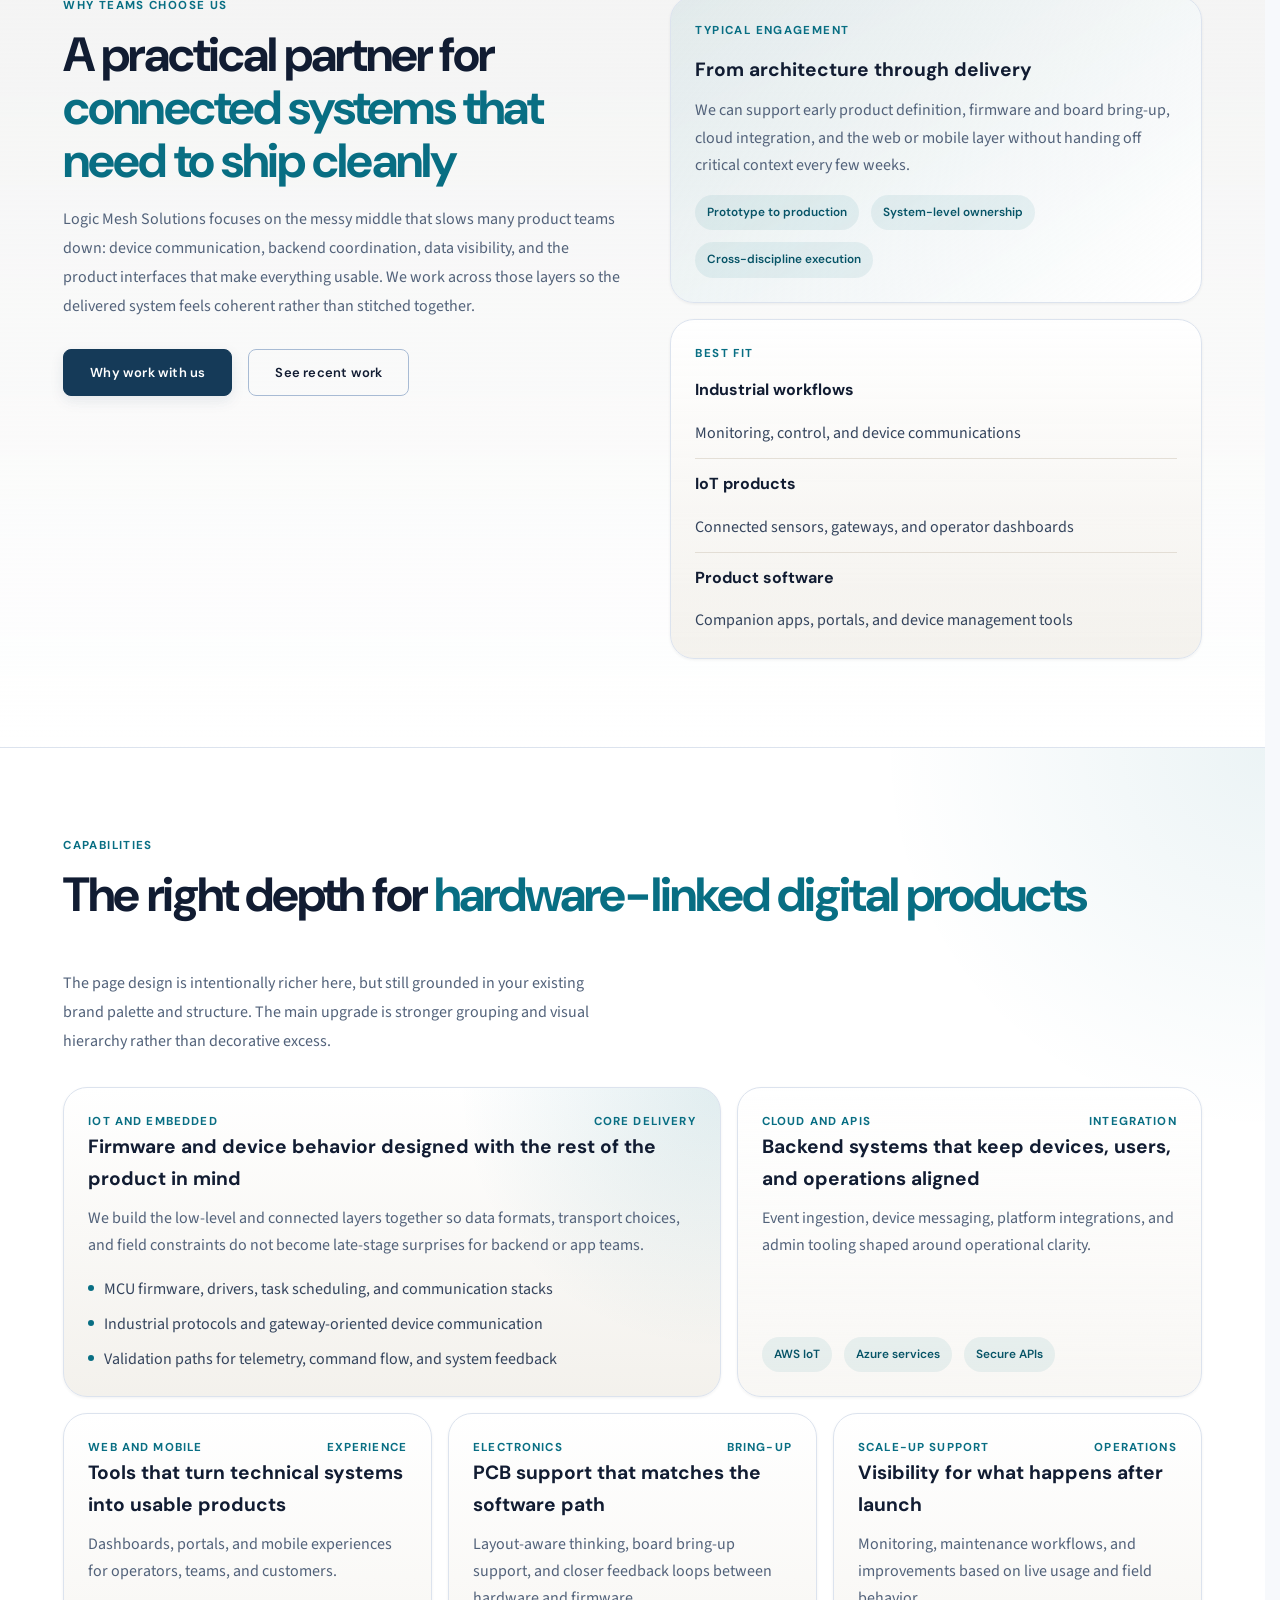
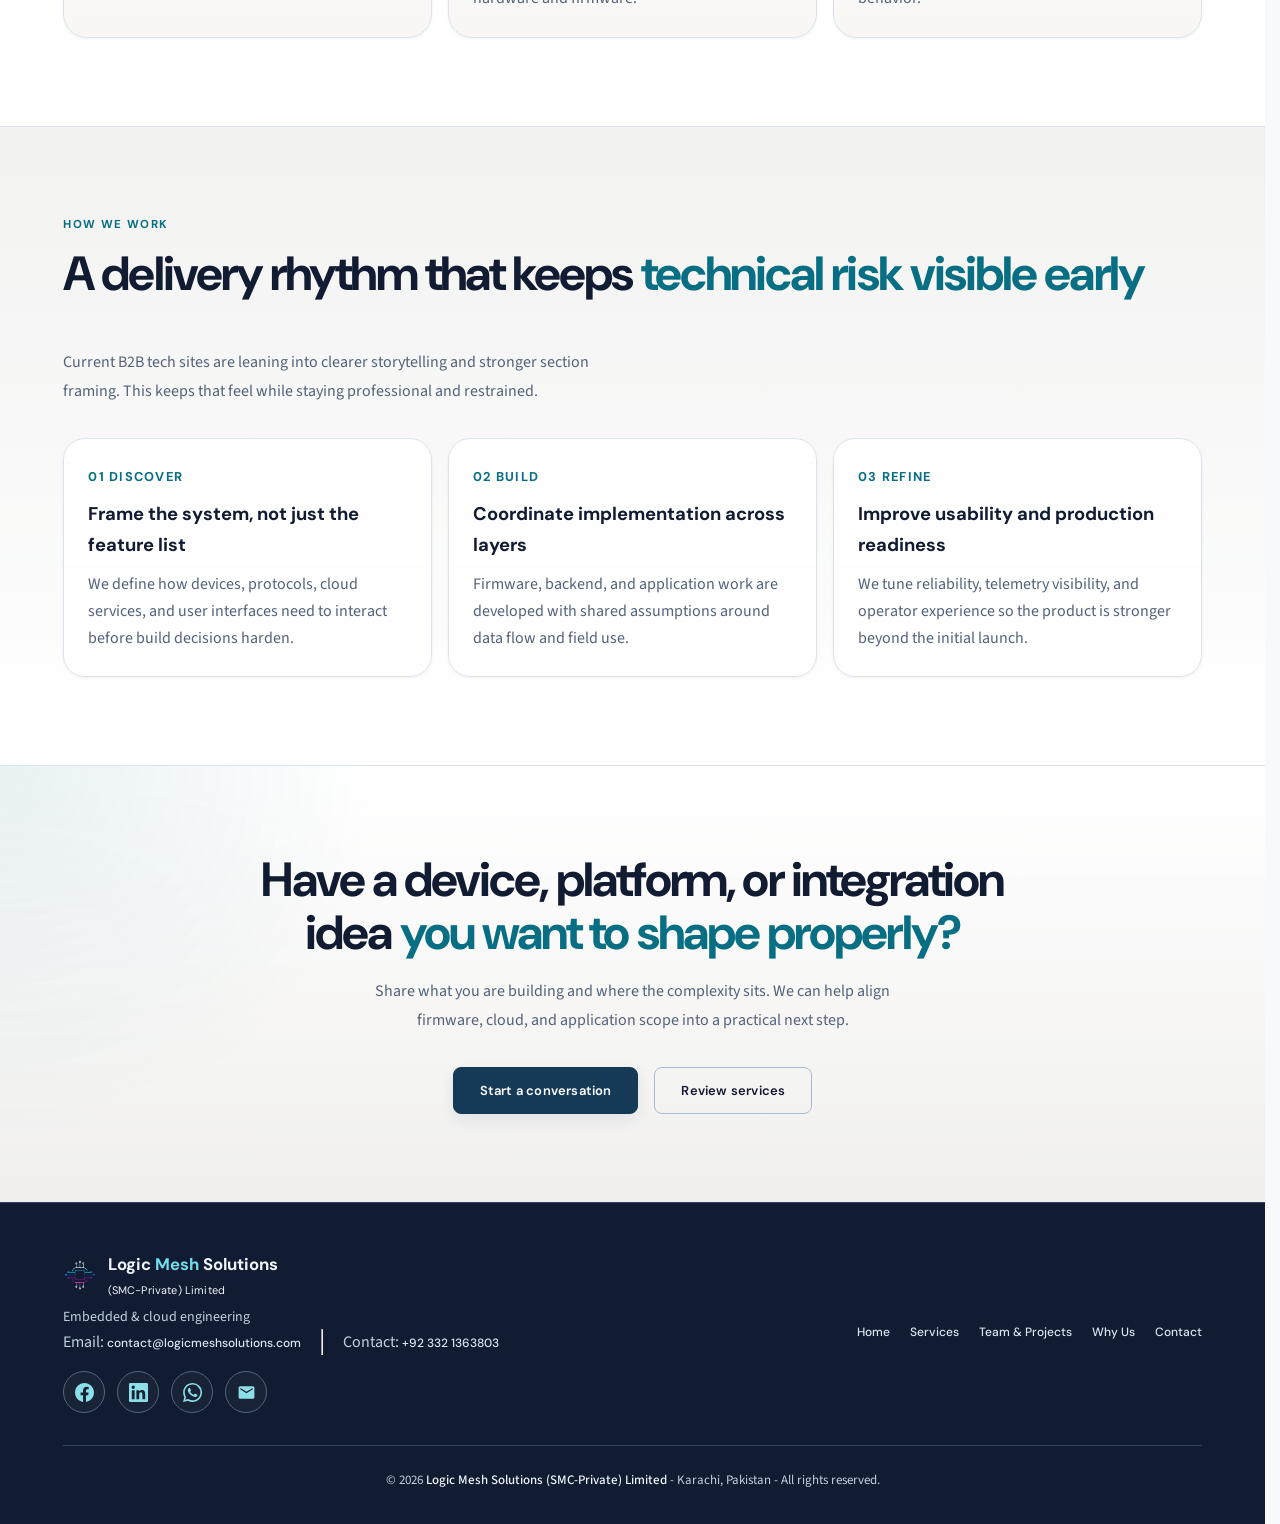
==== commit d1e64bbd: "Updated theme of all pages and also added missing logo icons" ====
--- a/index.html
+++ b/index.html
@@ -20,7 +20,7 @@
     .splash-loader.hide, .splash-loader.is-hiding { opacity: 0; transform: scale(0.98); visibility: hidden; pointer-events: none; }
     .splash-loader__inner { display: grid; justify-items: center; gap: 18px; text-align: center; }
     .splash-loader__mark { position: relative; width: clamp(110px, 18vw, 150px); height: clamp(110px, 18vw, 150px); display: grid; place-items: center; }
-    .splash-loader__mark::before { content: ""; position: absolute; inset: 0; border-radius: 50%; border: 3px solid rgba(30, 92, 74, 0.18); border-top-color: #1e5c4a; border-right-color: rgba(139, 77, 31, 0.72); animation: splash-critical-spin 1.65s ease-in-out infinite; }
+    .splash-loader__mark::before { content: ""; position: absolute; inset: 0; border-radius: 50%; border: 3px solid rgba(8, 110, 131, 0.18); border-top-color: #086e83; border-right-color: rgba(118, 61, 169, 0.72); animation: splash-critical-spin 1.65s ease-in-out infinite; }
     .splash-loader__logo { width: clamp(76px, 14vw, 116px); height: clamp(76px, 14vw, 116px); object-fit: contain; }
     @keyframes splash-critical-spin { to { transform: rotate(360deg); } }
     @keyframes page-reveal { from { opacity: 0.94; } to { opacity: 1; } }
@@ -37,8 +37,8 @@
       overflow: hidden;
       isolation: isolate;
       background:
-        radial-gradient(circle at top right, rgba(30, 92, 74, 0.22), transparent 32%),
-        linear-gradient(135deg, rgba(8, 18, 16, 0.92), rgba(20, 34, 30, 0.74));
+        radial-gradient(circle at top right, rgba(8, 110, 131, 0.22), transparent 32%),
+        linear-gradient(135deg, rgba(17, 28, 50, 0.92), rgba(24, 36, 62, 0.74));
     }
 
     #hero::before {
@@ -57,7 +57,7 @@
       inset: 0;
       background:
         linear-gradient(180deg, rgba(0, 0, 0, 0.28), rgba(0, 0, 0, 0.56)),
-        radial-gradient(circle at 72% 50%, rgba(30, 92, 74, 0.24), transparent 28%);
+        radial-gradient(circle at 72% 50%, rgba(8, 110, 131, 0.24), transparent 28%);
       z-index: 1;
       pointer-events: none;
     }
@@ -105,7 +105,7 @@
     .hero-orbit::after {
       inset: 140px;
       border-style: solid;
-      border-color: rgba(127, 224, 176, 0.22);
+      border-color: rgba(114, 222, 237, 0.22);
       animation-direction: reverse;
       animation-duration: 20s;
     }
@@ -135,7 +135,7 @@
       font-size: 0.72rem;
       font-weight: 600;
       letter-spacing: 0.08em;
-      color: #ebf5f1;
+      color: #ebf3fc;
       border: 1px solid rgba(255, 255, 255, 0.18);
       padding: 9px 16px;
       margin-bottom: 1.5rem;
@@ -151,8 +151,8 @@
       width: 8px;
       height: 8px;
       border-radius: 50%;
-      background: #7fe0b0;
-      box-shadow: 0 0 18px rgba(127, 224, 176, 0.7);
+      background: #72deed;
+      box-shadow: 0 0 18px rgba(114, 222, 237, 0.7);
     }
 
     .hero-title {
@@ -171,7 +171,7 @@
     }
 
     .hero-title .accent {
-      color: #cce9de;
+      color: #bddfea;
     }
 
     .hero-sub {
@@ -342,7 +342,7 @@
       overflow: hidden;
       padding: 1.4rem;
       border-radius: 24px;
-      background: rgba(250, 248, 242, 0.94);
+      background: rgba(247, 249, 252, 0.94);
       border: 1px solid rgba(255, 255, 255, 0.28);
       box-shadow: 0 24px 60px rgba(0, 0, 0, 0.18);
       transition: transform 0.35s ease, box-shadow 0.35s ease, border-color 0.35s ease;
@@ -400,15 +400,15 @@
       align-items: start;
       padding: 0.9rem;
       border-radius: 16px;
-      background: rgba(30, 92, 74, 0.06);
-      border: 1px solid rgba(30, 92, 74, 0.12);
+      background: rgba(8, 110, 131, 0.06);
+      border: 1px solid rgba(8, 110, 131, 0.12);
       transition: transform 0.25s ease, background 0.25s ease, border-color 0.25s ease;
     }
 
     .proof-item:hover {
       transform: translateX(4px);
-      background: rgba(30, 92, 74, 0.09);
-      border-color: rgba(30, 92, 74, 0.24);
+      background: rgba(8, 110, 131, 0.09);
+      border-color: rgba(8, 110, 131, 0.24);
     }
 
     .proof-icon {
@@ -488,7 +488,7 @@
       inset: auto -10% -60% auto;
       width: 320px;
       height: 220px;
-      background: radial-gradient(circle, rgba(30, 92, 74, 0.12), transparent 70%);
+      background: radial-gradient(circle, rgba(8, 110, 131, 0.12), transparent 70%);
       pointer-events: none;
       z-index: 0;
     }
@@ -623,7 +623,7 @@
     }
 
     .spotlight-card.primary {
-      background: linear-gradient(135deg, rgba(30, 92, 74, 0.08), rgba(255, 255, 255, 0.94));
+      background: linear-gradient(135deg, rgba(8, 110, 131, 0.08), rgba(255, 255, 255, 0.94));
     }
 
     .spotlight-card h3 {
@@ -667,7 +667,7 @@
 
     .capability-section {
       background:
-        radial-gradient(circle at top right, rgba(30, 92, 74, 0.08), transparent 24%),
+        radial-gradient(circle at top right, rgba(8, 110, 131, 0.08), transparent 24%),
         var(--surface);
       border-top: 1px solid var(--border);
     }
@@ -715,7 +715,7 @@
     .bento-card.featured {
       grid-column: span 7;
       background:
-        radial-gradient(circle at top right, rgba(30, 92, 74, 0.12), transparent 36%),
+        radial-gradient(circle at top right, rgba(8, 110, 131, 0.12), transparent 36%),
         linear-gradient(180deg, rgba(255, 255, 255, 0.98), rgba(232, 228, 219, 0.52));
     }
 
@@ -784,7 +784,7 @@
     .metric-pill {
       padding: 0.5rem 0.75rem;
       border-radius: 999px;
-      background: rgba(30, 92, 74, 0.08);
+      background: rgba(8, 110, 131, 0.08);
       color: var(--accent-hover);
       font-family: 'DM Sans', sans-serif;
       font-size: 0.74rem;
@@ -825,9 +825,9 @@
       border-radius: 18px;
       padding: 1rem;
       background:
-        radial-gradient(circle at top left, rgba(30, 92, 74, 0.12), transparent 32%),
-        linear-gradient(180deg, rgba(30, 92, 74, 0.04), rgba(255, 255, 255, 0.9));
-      border: 1px solid rgba(30, 92, 74, 0.12);
+        radial-gradient(circle at top left, rgba(8, 110, 131, 0.12), transparent 32%),
+        linear-gradient(180deg, rgba(8, 110, 131, 0.04), rgba(255, 255, 255, 0.9));
+      border: 1px solid rgba(8, 110, 131, 0.12);
       overflow: hidden;
     }
 
@@ -841,7 +841,7 @@
       right: 18%;
       top: 50%;
       height: 1px;
-      background: linear-gradient(90deg, rgba(30, 92, 74, 0.16), rgba(30, 92, 74, 0.5), rgba(139, 77, 31, 0.26));
+      background: linear-gradient(90deg, rgba(8, 110, 131, 0.16), rgba(8, 110, 131, 0.5), rgba(118, 61, 169, 0.26));
     }
 
     .system-line::before,
@@ -853,7 +853,7 @@
       height: 8px;
       border-radius: 50%;
       background: var(--accent);
-      box-shadow: 0 0 0 8px rgba(30, 92, 74, 0.08);
+      box-shadow: 0 0 0 8px rgba(8, 110, 131, 0.08);
       animation: dot-blink 2.6s ease-in-out infinite;
     }
 
@@ -874,7 +874,7 @@
       display: grid;
       align-content: end;
       background: rgba(255, 255, 255, 0.94);
-      border: 1px solid rgba(30, 92, 74, 0.14);
+      border: 1px solid rgba(8, 110, 131, 0.14);
       box-shadow: 0 12px 30px rgba(0, 0, 0, 0.08);
       font-family: 'DM Sans', sans-serif;
       font-size: 0.74rem;
@@ -911,7 +911,7 @@
       padding: 0.35rem 0.55rem;
       border-radius: 999px;
       background: rgba(255, 255, 255, 0.92);
-      border: 1px solid rgba(30, 92, 74, 0.12);
+      border: 1px solid rgba(8, 110, 131, 0.12);
       font-family: 'DM Sans', sans-serif;
       font-size: 0.64rem;
       font-weight: 700;
@@ -956,7 +956,7 @@
     .cta-band {
       border-top: 1px solid var(--border);
       background:
-        radial-gradient(circle at top left, rgba(30, 92, 74, 0.09), transparent 28%),
+        radial-gradient(circle at top left, rgba(8, 110, 131, 0.09), transparent 28%),
         linear-gradient(180deg, rgba(255, 255, 255, 1), rgba(232, 228, 219, 0.45));
     }
 
@@ -1142,6 +1142,7 @@
       }
     }
   </style>
+<link rel="stylesheet" href="css/site-theme.css">
 </head>
 
 <body class="splash-active" aria-busy="true">
@@ -1157,7 +1158,7 @@
   <div class="grid-bg"></div>
 
   <nav style="background-color: transparent;">
-    <a class="nav-logo" href="index" aria-label="Logic Mesh Solutions home"><img src="images/LogicMesh_Logo_icon.png" alt="Logic Mesh Solutions logo" width="38" height="38" style="display: block;"><span class="brand-wordmark">Logic <span>Mesh</span> Solutions</span></a>
+    <a class="nav-logo" href="index" aria-label="Logic Mesh Solutions home"><img src="images/LogicMesh_Logo_icon.png" alt="Logic Mesh Solutions logo" width="38" height="38" style="display: block;"><span class="brand-wordmark">Logic <span>Mesh</span> Solutions <small class="brand-legal">(SMC-Private) Limited</small></span></a>
     <ul class="nav-links" id="navLinks">
       <li><a href="index" class="active">Home</a></li>
       <li><a href="services">Services</a></li>
@@ -1535,7 +1536,7 @@
     <div class="footer-inner">
       <div>
         <div class="footer-logo" style="display: inline-flex; align-items: center; gap: 0.65rem;">
-          <img src="images/LogicMesh_Logo_icon.png" alt="Logic Mesh Solutions logo" width="34" height="34" style="display: block;"><div>Logic <span>Mesh</span> Solutions</div>
+          <img src="images/LogicMesh_Logo_icon.png" alt="Logic Mesh Solutions logo" width="34" height="34" style="display: block;"><div>Logic <span>Mesh</span> Solutions <small class="brand-legal">(SMC-Private) Limited</small></div>
         </div>
         <div class="footer-tagline">Embedded &amp; cloud engineering</div>
 
@@ -1579,7 +1580,7 @@
     </div>
 
     <div class="footer-bottom">
-      <p>&copy; 2026 <span>Logic Mesh Solutions</span> - Karachi, Pakistan - All rights reserved.</p>
+      <p>&copy; 2026 <span>Logic Mesh Solutions (SMC-Private) Limited</span> - Karachi, Pakistan - All rights reserved.</p>
     </div>
   </footer>
 
--- a/css/style.css
+++ b/css/style.css
@@ -2,37 +2,37 @@
 
 :root {
   --bg: #ffffff;
-  --bg2: #e8e4db;
+  --bg2: #edf2f8;
   --bg3: #656565;
   --surface: #ffffff;
-  --heading: #1c1b17;
-  --text: #3d3c37;
-  --text-dim: #6e6a62;
-  --accent: #1e5c4a;
-  --accent-hover: #083b2c;
-  --accent-soft: rgba(30, 92, 74, 0.09);
-  --accent-muted: #2a6b56;
-  --secondary: #8b4d1f;
-  --secondary-soft: rgba(139, 77, 31, 0.1);
+  --heading: #111c32;
+  --text: #34445d;
+  --text-dim: #52627a;
+  --accent: #086e83;
+  --accent-hover: #075467;
+  --accent-soft: rgba(8, 110, 131, 0.09);
+  --accent-muted: #086e83;
+  --secondary: #763da9;
+  --secondary-soft: rgba(118, 61, 169, 0.1);
   --success: #2d6a4f;
-  --border: #dcd6cb;
-  --border-bright: #c9c2b5;
+  --border: #dce3ee;
+  --border-bright: #a8bbd4;
   --card: #ffffff;
   --shadow-sm: 0 1px 3px rgba(0, 0, 0, 0.06);
   --shadow-md: 0 12px 40px rgba(0, 0, 0, 0.08);
-  --nav-hover: #1e9f3d;
+  --nav-hover: #72deed;
   --splash-bg: rgba(255, 255, 255, 0.86);
   --splash-logo-size: clamp(76px, 14vw, 116px);
   --splash-accent: var(--accent);
-  --splash-accent-soft: rgba(30, 92, 74, 0.18);
+  --splash-accent-soft: rgba(8, 110, 131, 0.18);
   --splash-text: var(--heading);
   /* Legacy names (used in inline page styles) */
   --cyan: var(--accent);
   --cyan-dim: var(--accent-muted);
   --cyan-glow: var(--accent-soft);
   --green: var(--secondary);
-  --green-dim: #6b3d18;
-  --purple: #5a4d6e;
+  --green-dim: #763da9;
+  --purple: #71419a;
   --purple-glow: rgba(90, 77, 110, 0.1);
 }
 
@@ -75,7 +75,7 @@
   place-items: center;
   padding: 24px;
   background:
-    radial-gradient(circle at 50% 42%, rgba(30, 92, 74, 0.14), transparent 34%),
+    radial-gradient(circle at 50% 42%, rgba(8, 110, 131, 0.14), transparent 34%),
     var(--splash-bg);
   backdrop-filter: blur(9px);
   opacity: 1;
@@ -109,7 +109,7 @@
   border-radius: 50%;
   border: 3px solid var(--splash-accent-soft);
   border-top-color: var(--splash-accent);
-  border-right-color: rgba(139, 77, 31, 0.72);
+  border-right-color: rgba(118, 61, 169, 0.72);
   animation: splash-spin 1.65s ease-in-out infinite;
 }
 .splash-loader__logo {
@@ -130,7 +130,7 @@
   height: 3px;
   overflow: hidden;
   border-radius: 999px;
-  background: rgba(30, 92, 74, 0.12);
+  background: rgba(8, 110, 131, 0.12);
 }
 .splash-loader__progress span {
   display: block;
--- a/css/site-theme.css
+++ b/css/site-theme.css
@@ -0,0 +1,36 @@
+/* Shared logo palette and component finish, loaded after page-specific styles. */
+:root {
+  --bg:#f7f9fc;--bg2:#edf2f8;--surface:#fff;--card:#fff;
+  --heading:#111c32;--text:#34445d;--text-dim:#52627a;
+  --accent:#086e83;--accent-hover:#075467;--accent-muted:#086e83;
+  --accent-soft:rgba(8,110,131,.07);--secondary:#763da9;
+  --secondary-soft:rgba(118,61,169,.07);--border:#dce3ee;--border-bright:#a8bbd4;
+  --nav-hover:#72deed;--shadow-md:0 12px 32px rgba(24,43,81,.08);
+}
+body { background:var(--bg); }
+nav { border-bottom:1px solid #ffffff16; }
+.nav-logo .brand-wordmark > span,.footer-logo span:not(.brand-legal) { color:#72deed; }
+.nav-links a.active,.nav-links a:hover { color:#72deed; }
+.nav-links a::after { background:#72deed; }
+.btn-primary,.btn-secondary { border-radius:8px;letter-spacing:.015em;text-transform:none;transition-duration:.2s; }
+.btn-primary { background:#153a58;border-color:#153a58;box-shadow:0 5px 14px #153a5818; }
+.btn-primary:hover { background:#095e77;border-color:#095e77;transition-duration:.2s; }
+.btn-secondary:hover { transition-duration:.2s; }
+.page-banner { background:radial-gradient(ellipse at 10% 35%,#1db8cf09,transparent 55%),radial-gradient(ellipse at 95% 40%,#843eb60b,transparent 50%),var(--bg); }
+.banner-line { background:linear-gradient(90deg,#1db8cf,#3659d9,#b833a2); }
+.banner-title span { color:#176680; }
+@supports(background-clip:text) { .banner-title span { background:linear-gradient(100deg,#086e83,#3553a4 75%,#713a96);background-clip:text;color:transparent; } }
+footer { background:#111c32;border-top:1px solid #34435d; }
+.footer-logo,.footer-bottom span { color:#f0f5fc; }
+.footer-tagline,.footer-links,.footer-bottom p { color:#c3cfe2; }
+.footer-links a { color:#dce5f3; }
+.footer-links a:hover { color:#72deed; }
+.footer-bottom { border-color:#34435d; }
+.footer-socials .social-icon { color:#8cdee9;background:#ffffff08;border-color:#52647e; }
+.footer-socials .social-icon:hover { color:#fff;background:#086e83; }
+.team-page .team-cta { background:linear-gradient(115deg,#12253d,#20203c);border:1px solid #34435f; }
+.team-page .team-cta p { color:#d1dced; }
+.team-page .team-cta .eyebrow,.team-page .cta-actions > span { color:#b6cce2; }
+.team-page .team-cta .btn-primary { background:#fff;color:#145775; }
+.team-page .team-cta .btn-primary:hover { background:#e8f5fa; }
+@media(prefers-reduced-motion:reduce) { .btn-primary,.btn-secondary { transition:none; } }
